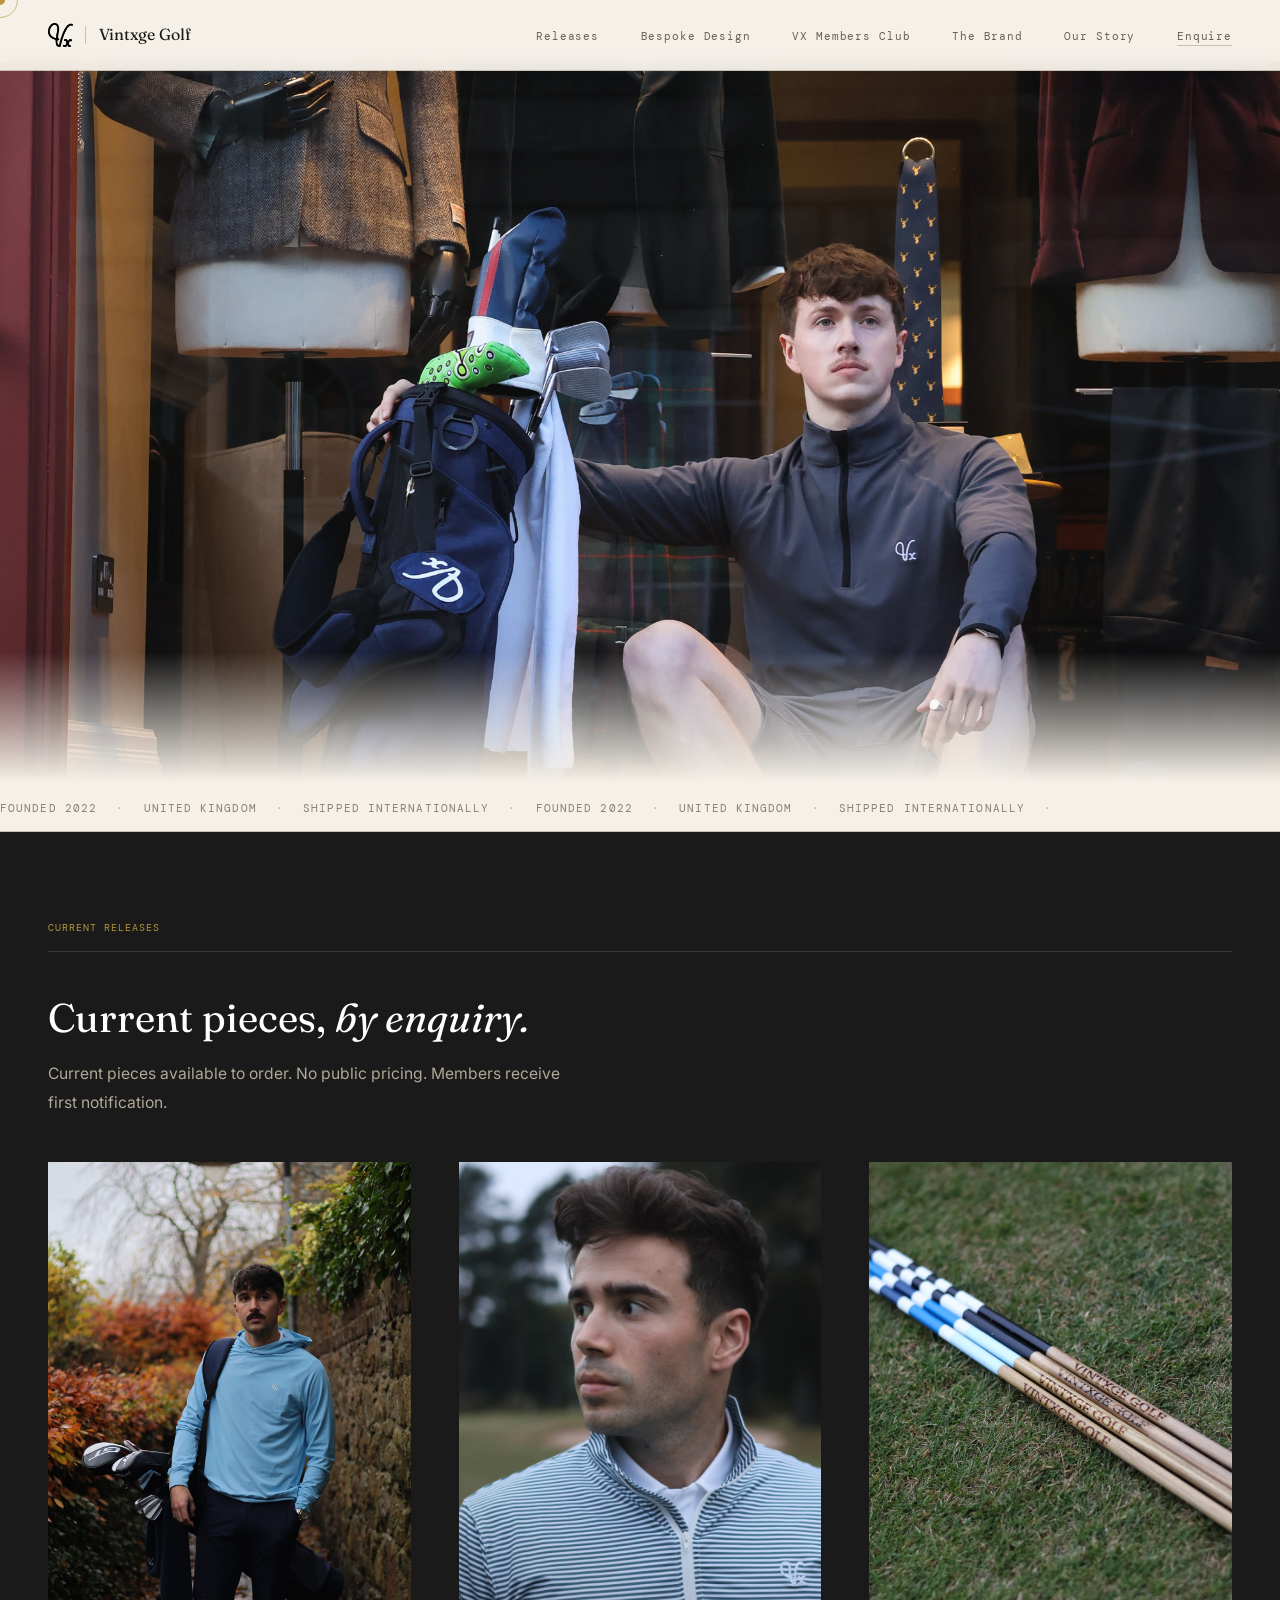
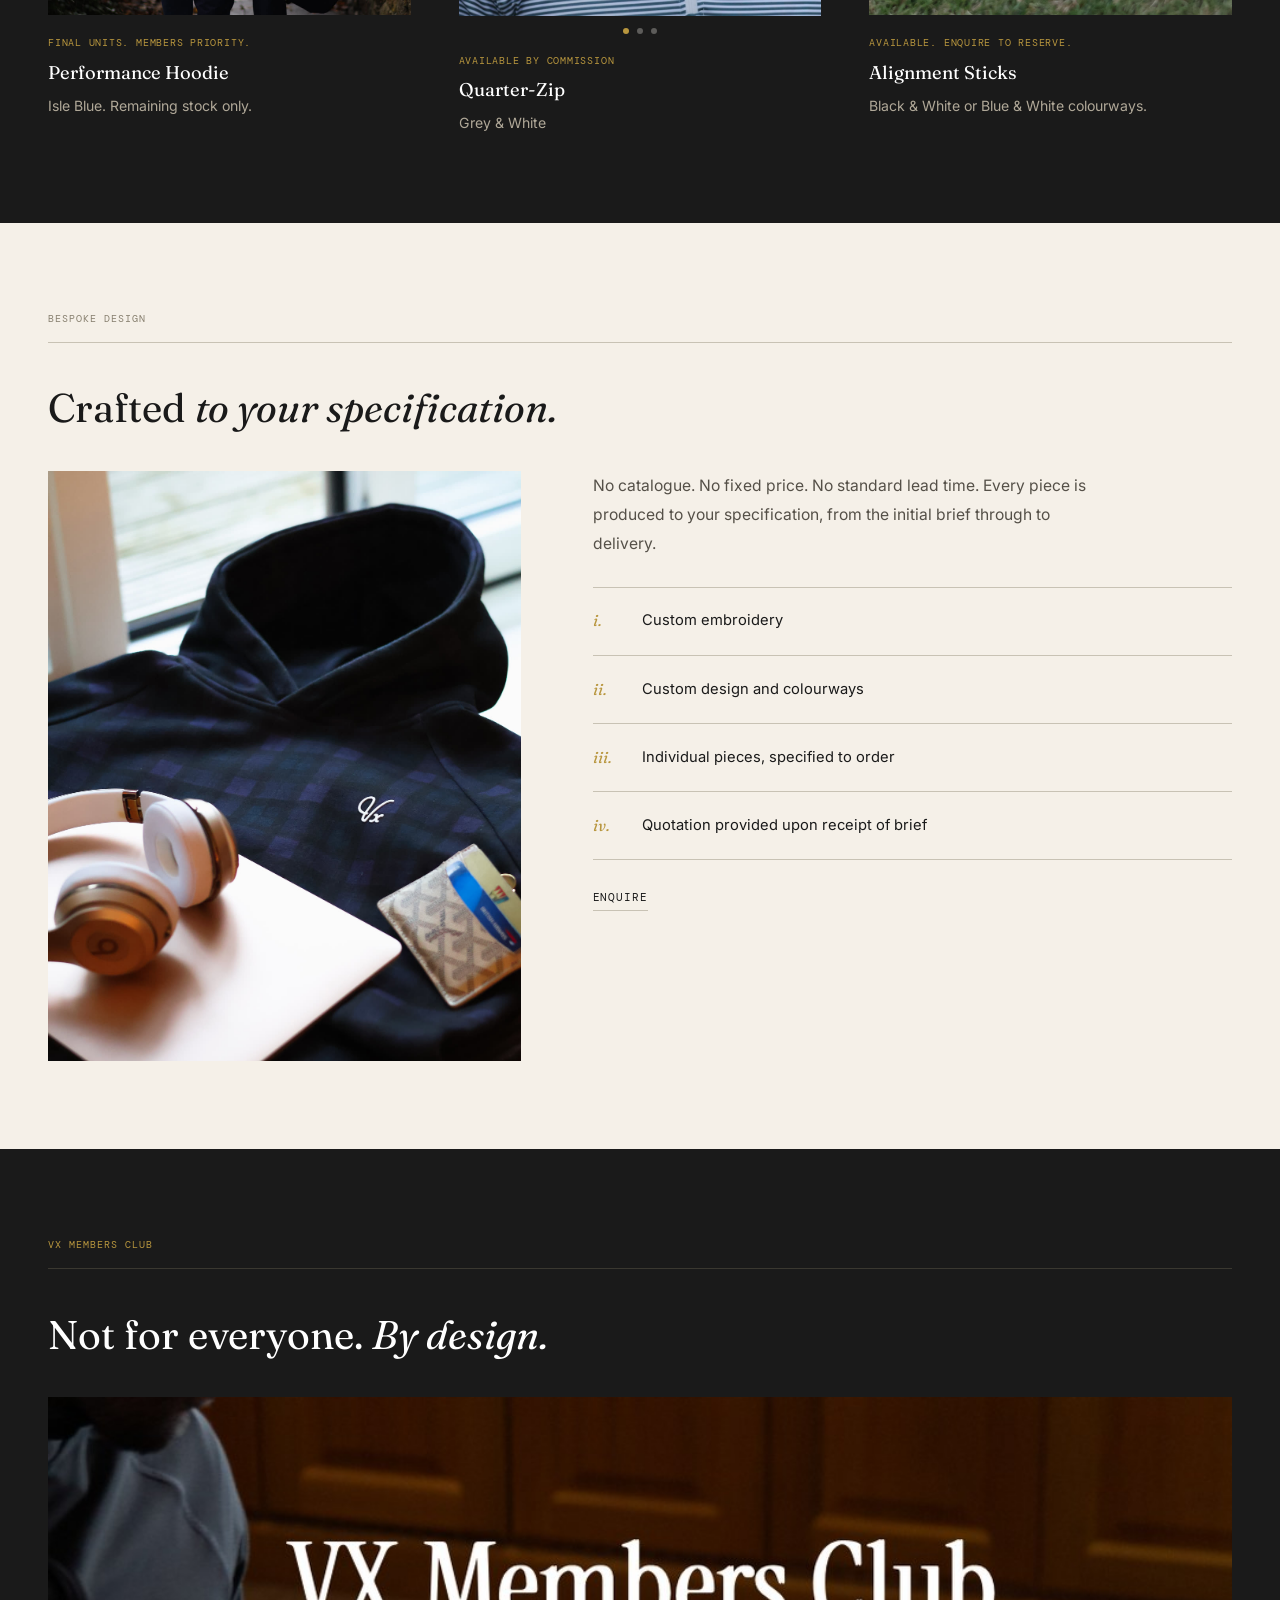
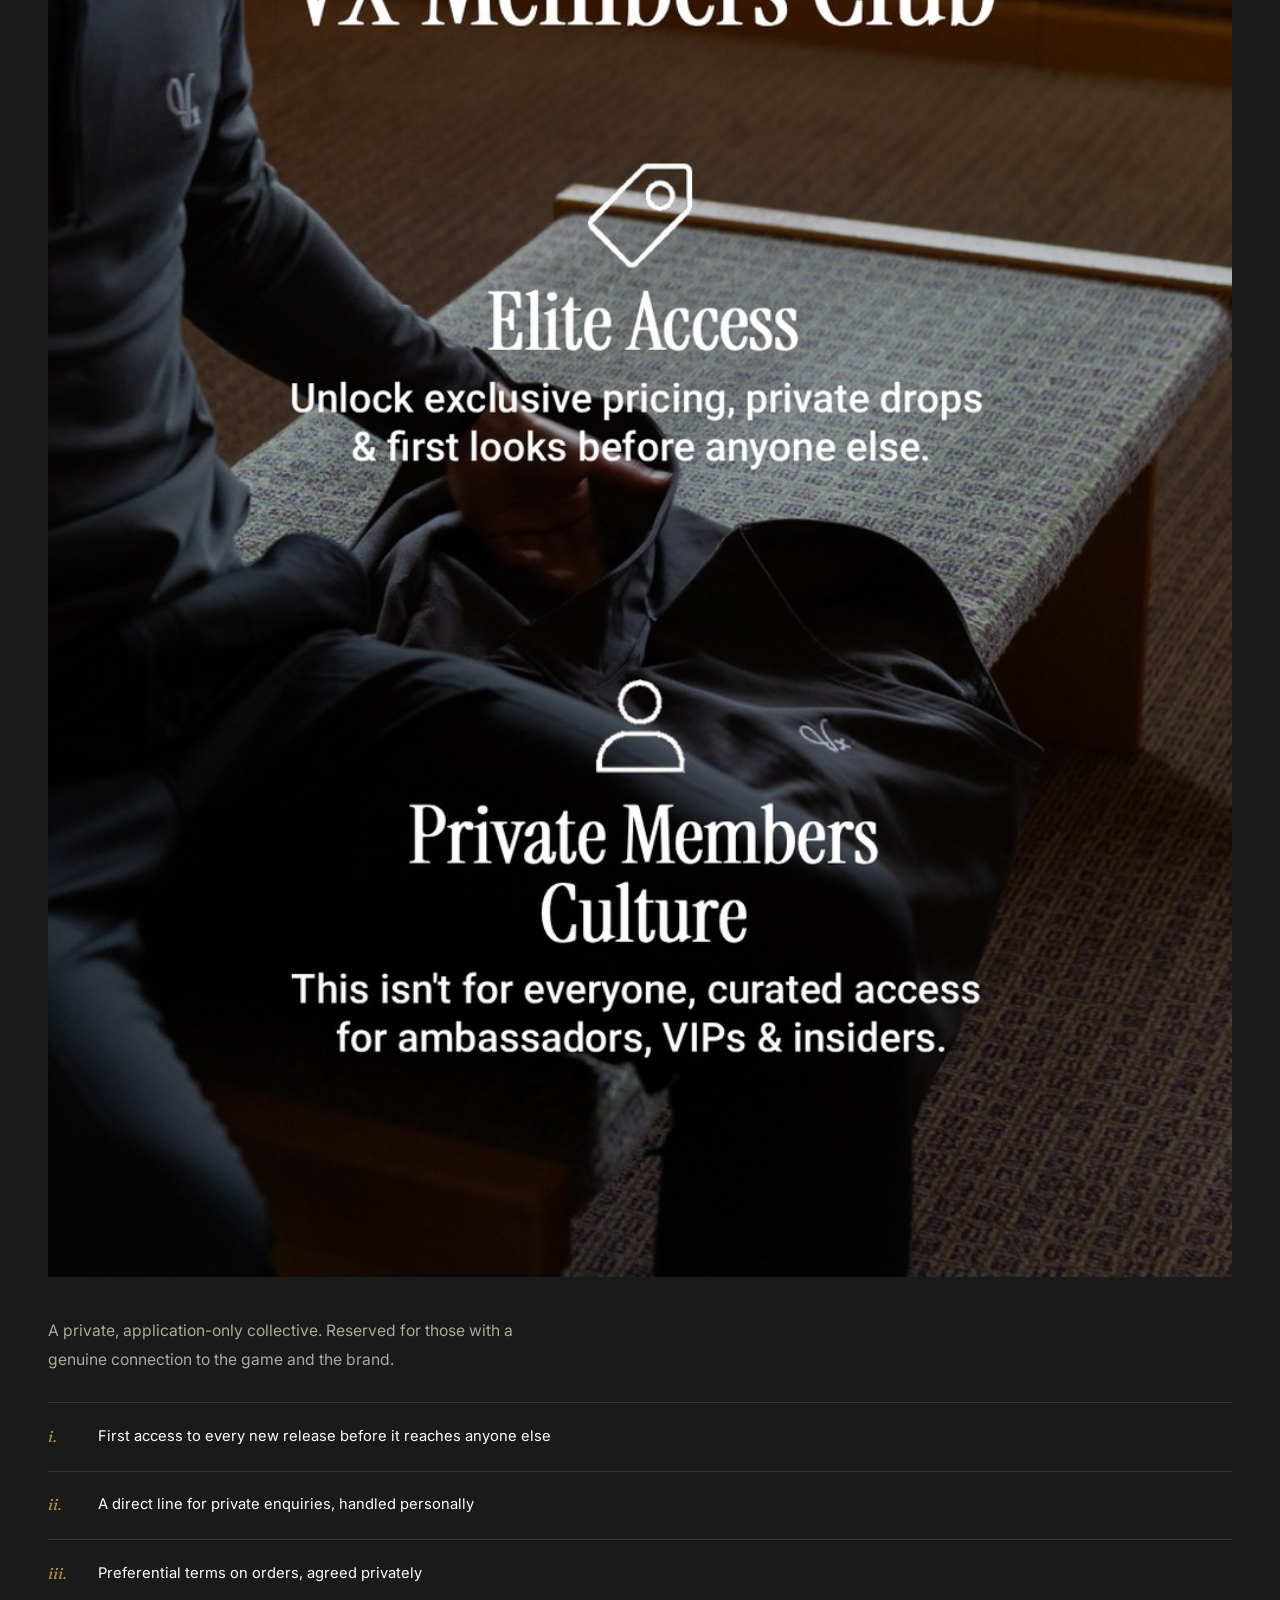
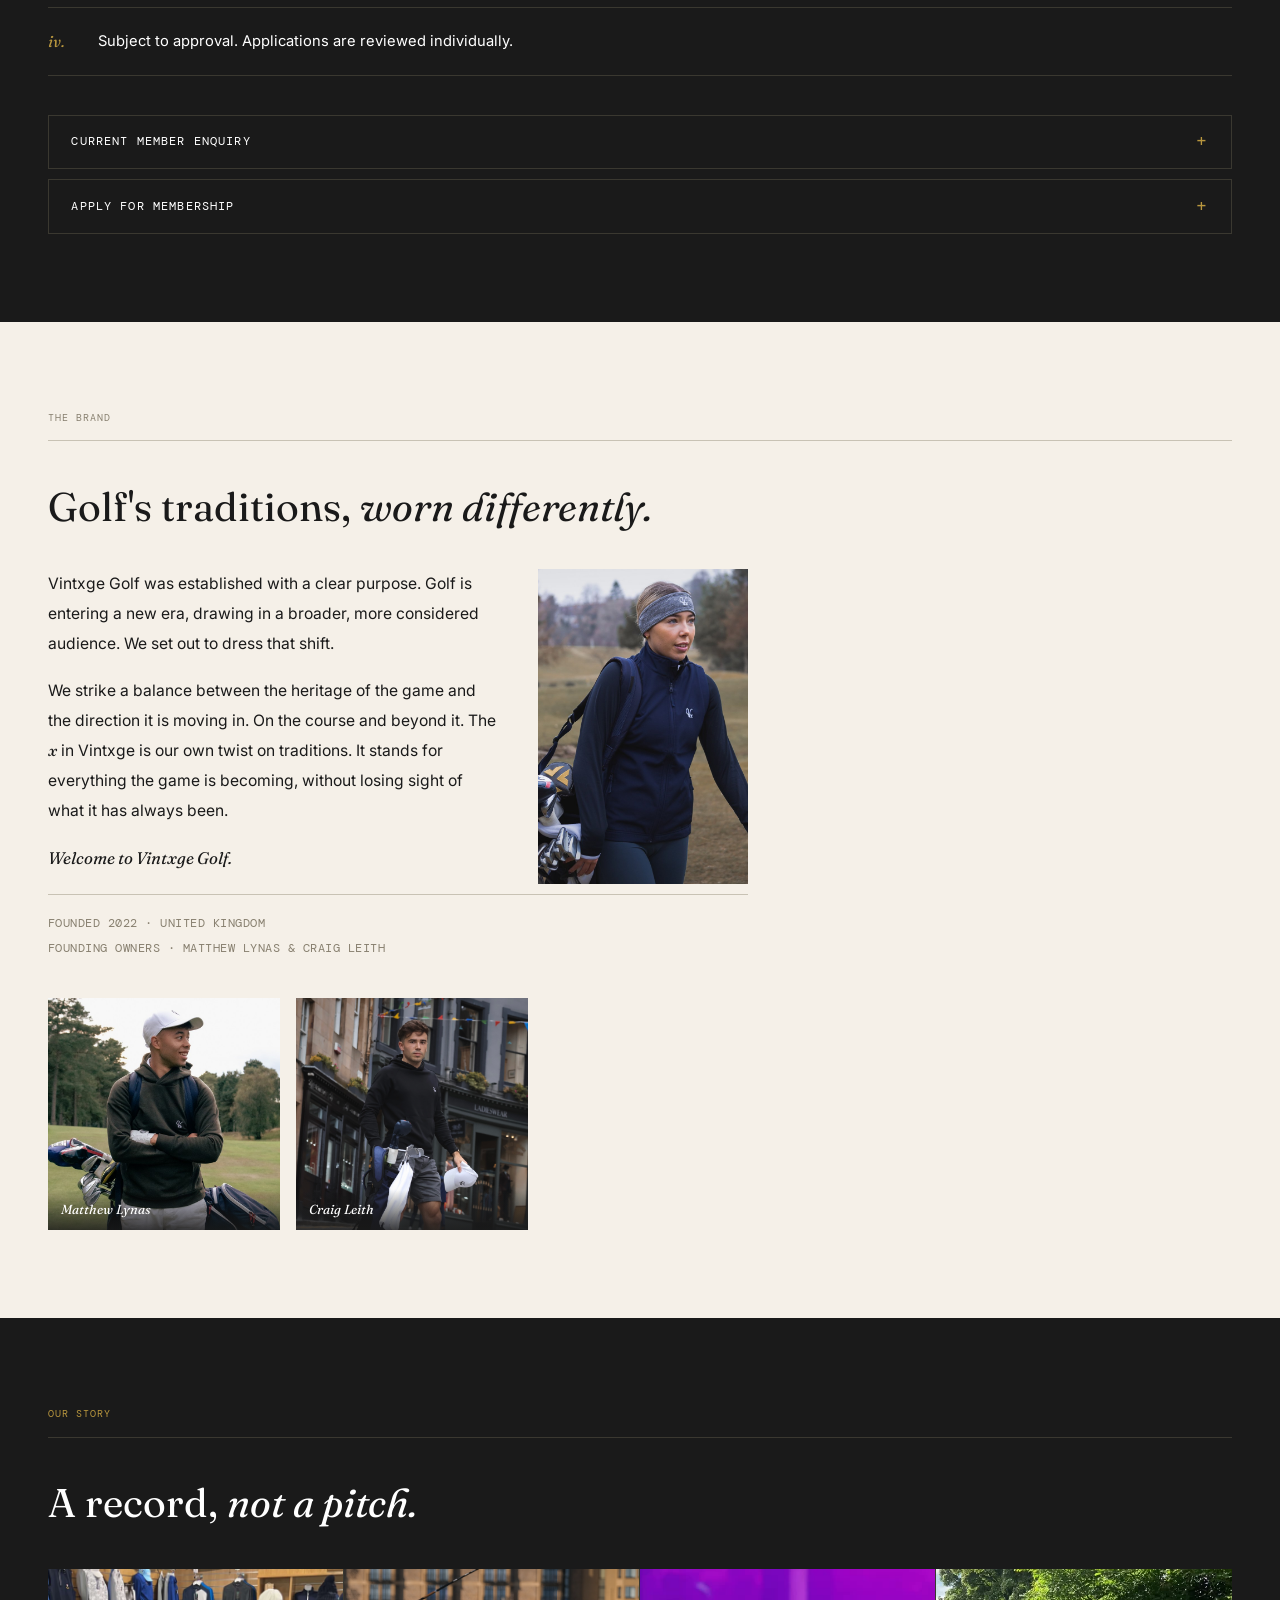
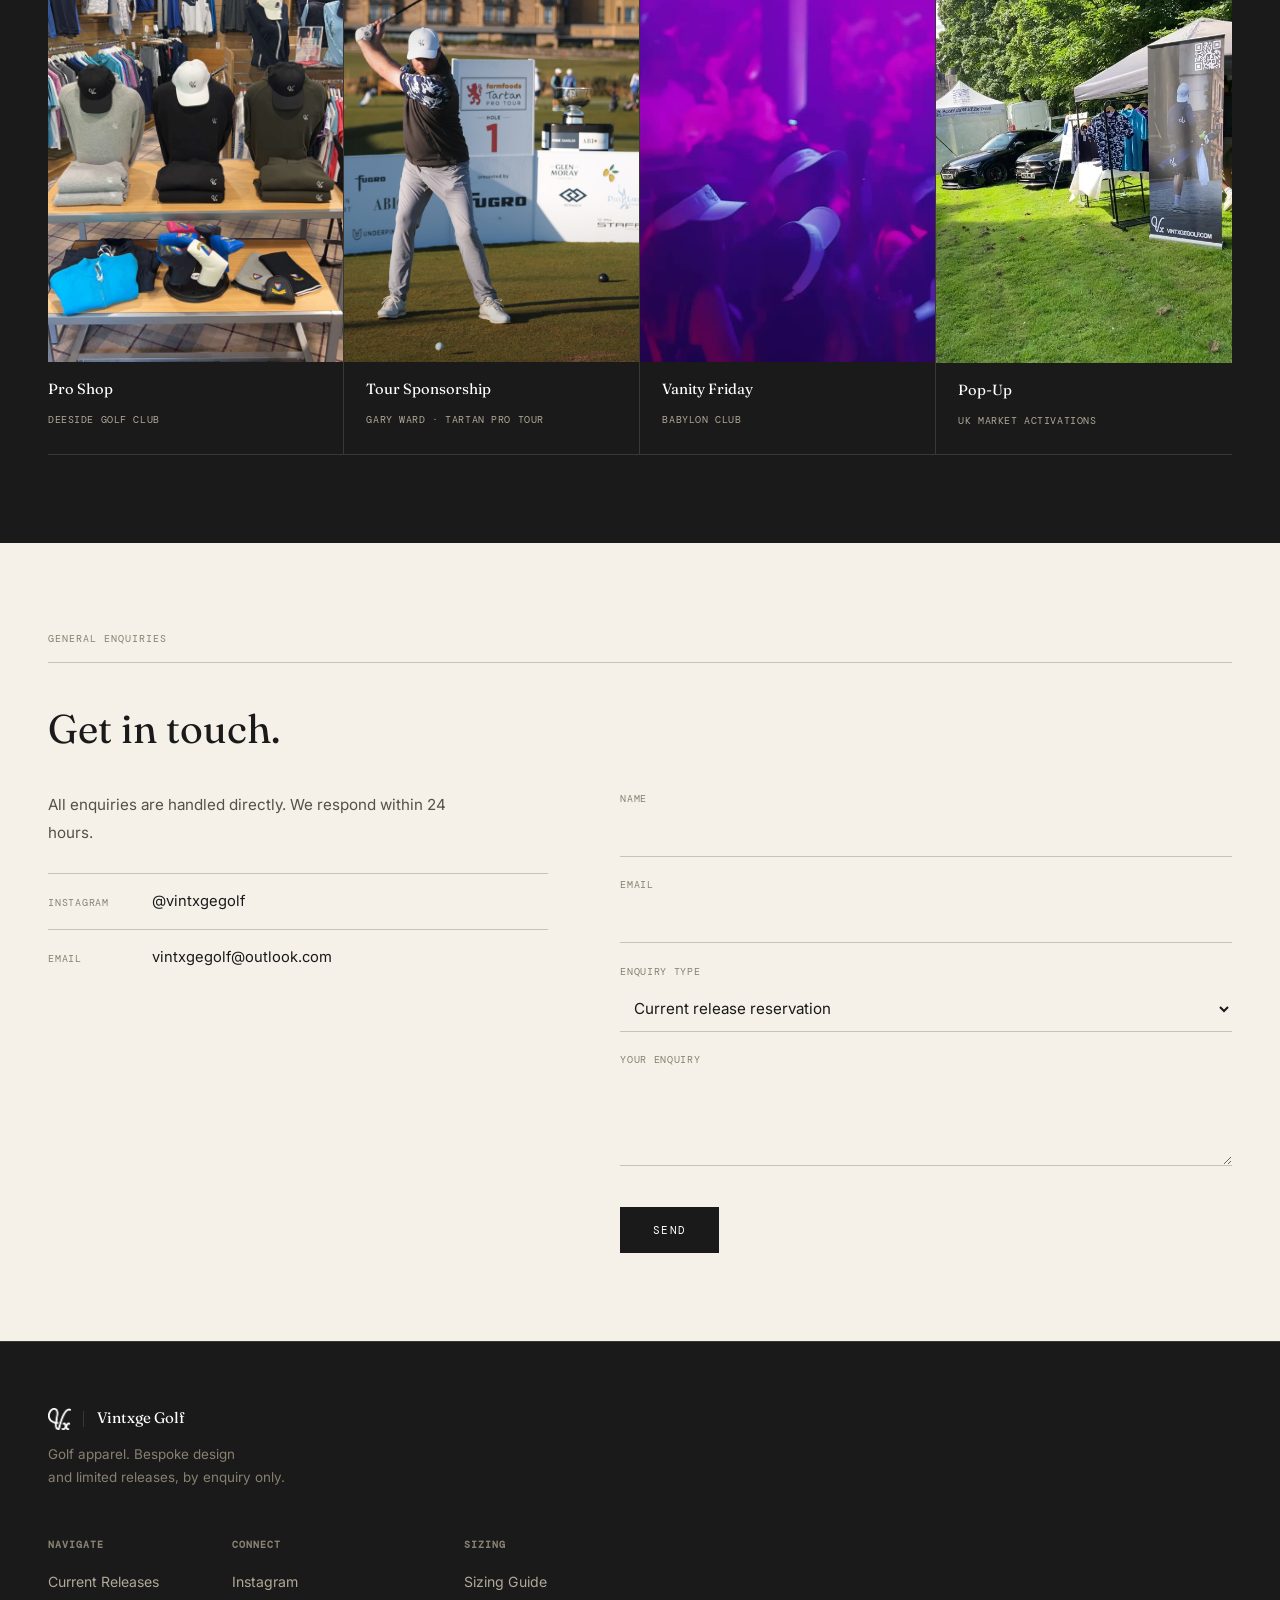
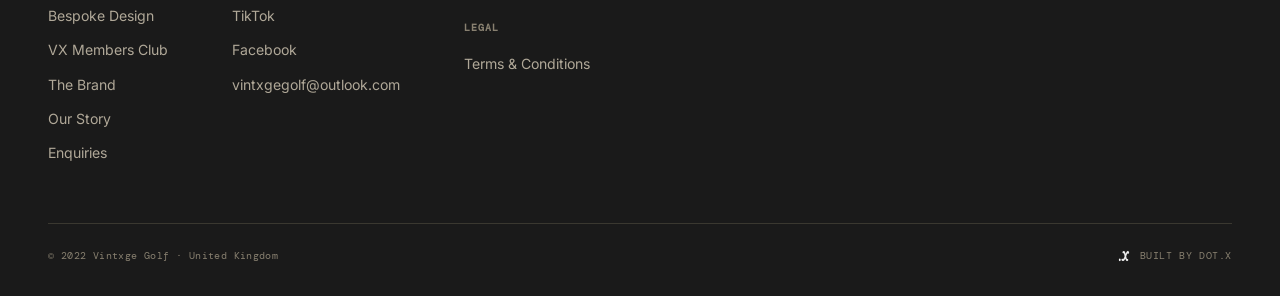
==== index.html @ 81a719b5 "Add files via upload" ====
<!DOCTYPE html>
<html lang="en">
<head>
<meta charset="UTF-8">
<meta name="viewport" content="width=device-width, initial-scale=1.0">
<meta name="color-scheme" content="light only">
<meta name="supported-color-schemes" content="light">
<meta name="theme-color" content="#f5f0e8">
<title>Vintxge Golf</title>

<link rel="preconnect" href="https://fonts.googleapis.com">
<link rel="preconnect" href="https://fonts.gstatic.com" crossorigin>
<link href="https://fonts.googleapis.com/css2?family=Fraunces:ital,opsz,wght@0,9..144,300..500;1,9..144,400..500&family=Inter:wght@400;500&family=DM+Mono:wght@300;400&display=swap" rel="stylesheet">

<meta name="description" content="Vintxge Golf. Bespoke golf apparel and limited drops, by enquiry only.">
<meta name="robots" content="index, follow">
<link rel="canonical" href="https://vintxgegolf.com/">

<!-- Favicon -->
<link rel="icon" type="image/x-icon" href="favicon.ico">
<link rel="icon" type="image/png" sizes="96x96" href="favicon-96x96.png">
<link rel="apple-touch-icon" sizes="180x180" href="apple-touch-icon.png">
<link rel="manifest" href="site.webmanifest">

<!-- Open Graph -->
<meta property="og:type" content="website">
<meta property="og:title" content="Vintxge Golf">
<meta property="og:description" content="Bespoke golf apparel and limited drops, by enquiry only.">
<meta property="og:url" content="https://vintxgegolf.com/">
<meta property="og:image" content="https://vintxgegolf.com/hero-opt.jpeg">
<meta property="og:site_name" content="Vintxge Golf">
<meta property="og:locale" content="en_GB">

<!-- Twitter Card -->
<meta name="twitter:card" content="summary_large_image">
<meta name="twitter:title" content="Vintxge Golf">
<meta name="twitter:description" content="Bespoke golf apparel and limited drops, by enquiry only.">
<meta name="twitter:image" content="https://vintxgegolf.com/hero-opt.jpeg">

<style>
*,*::before,*::after{box-sizing:border-box;margin:0;padding:0}

/* ============ 5-COLOUR PALETTE ============ */
:root{
  --white:#ffffff;
  --black:#1a1a1a;
  --cream:#f5f0e8;
  --grey:#c8c2b4;
  --gold:#b8963e;

  --serif:'Fraunces',serif;
  --body:'Inter',sans-serif;
  --mono:'DM Mono',monospace;
}

/* light section colours */
.light{ background:var(--cream); color:var(--black); }
.light .sub    { color:#555048; }   /* readable dark grey on cream */
.light .muted  { color:#888070; }   /* secondary info, still legible */
.light .rule   { border-color:var(--grey); }

/* dark section colours */
.dark{ background:var(--black); color:var(--white); }
.dark .sub     { color:#b0a898; }   /* readable light grey on black */
.dark .muted   { color:#787060; }
.dark .rule    { border-color:#3a3830; }

html{
  scroll-behavior:smooth;
  color-scheme:light;
  -webkit-text-size-adjust:100%;
}
body{
  font-family:var(--body);
  background:var(--cream);
  color:var(--black);
  font-size:16px;
  line-height:1.6;
  -webkit-font-smoothing:antialiased;
}
img{max-width:100%;display:block}
a{color:inherit;text-decoration:none}
::selection{background:var(--gold);color:var(--white)}

/* ============ PLACEHOLDER BLOCKS ============ */
.ph{
  background:var(--grey);
  display:flex;align-items:center;justify-content:center;text-align:center;
  color:var(--black);
  font-family:var(--mono);font-size:0.78rem;letter-spacing:.06em;text-transform:uppercase;
  line-height:1.8;padding:1.5rem;border:1px dashed var(--black);min-height:240px;
}
.dark .ph{
  background:#2a2826;
  color:var(--white);
  border-color:var(--white);
}
.ph span{max-width:240px}

/* ============ NAV ============ */
nav{
  position:fixed;top:0;left:0;right:0;z-index:200;
  display:flex;align-items:center;justify-content:space-between;
  padding:1.4rem 3rem;
  background:rgba(245,240,232,0.95);
  backdrop-filter:blur(8px);
  border-bottom:1px solid var(--grey);
}
.nav-mark{display:flex;align-items:center;gap:.8rem;text-decoration:none}
.nav-mark img{height:24px;width:auto}
.nav-mark .bar{width:1px;height:18px;background:var(--grey)}
.nav-mark .word{font-family:var(--serif);font-weight:400;font-size:1rem;color:var(--black)}
.nav-links{display:flex;gap:2.6rem;list-style:none;align-items:center}
.nav-links a{
  font-family:var(--mono);font-size:0.68rem;letter-spacing:.08em;
  color:#666058;transition:color .2s;
}
.nav-links a:hover{color:var(--black)}
.nav-cta{border-bottom:1px solid var(--grey) !important;padding-bottom:2px}
.nav-cta:hover{border-color:var(--gold) !important;color:var(--gold) !important}
.hamburger{display:none;flex-direction:column;gap:5px;background:none;border:none;cursor:pointer;padding:6px}
.hamburger span{display:block;width:20px;height:1px;background:var(--black)}
@media(max-width:880px){.nav-links{display:none}.hamburger{display:flex}nav{padding:1.1rem 1.5rem}}

.mob-nav{
  display:none;position:fixed;inset:0;z-index:300;
  background:var(--cream);flex-direction:column;align-items:center;justify-content:center;gap:2rem;
}
.mob-nav.open{display:flex}
.mob-nav a{font-family:var(--serif);font-size:1.7rem;color:var(--black)}
.mob-close{position:absolute;top:1.5rem;right:1.6rem;background:none;border:none;font-size:1.4rem;cursor:pointer;color:var(--black)}

/* ============ SECTION STRUCTURE ============ */
section{padding:5.5rem 3rem}
.section-inner{max-width:1280px;margin:0 auto}
@media(max-width:600px){section{padding:4rem 1.5rem}}

.row-label{
  display:flex;align-items:baseline;
  padding-bottom:.9rem;margin-bottom:2.6rem;
  border-bottom:1px solid var(--grey);
}
.dark .row-label{border-color:#3a3830}
.row-label .tag{
  font-family:var(--mono);font-size:0.64rem;letter-spacing:.1em;text-transform:uppercase;
  color:#888070;
}
.dark .row-label .tag{color:#b0a898}
.row-label .tag.gold{color:var(--gold)}
.row-label .ct{font-family:var(--mono);font-size:0.64rem;color:#888070}
.dark .row-label .ct{color:#b0a898}

.s-h2{
  font-family:var(--serif);font-weight:400;
  font-size:clamp(1.7rem,3.2vw,2.5rem);
  line-height:1.2;margin-bottom:1.1rem;max-width:640px;
  color:var(--black);
}
.dark .s-h2{color:var(--white)}
.s-h2 i{font-style:italic}

.s-intro{font-size:0.98rem;line-height:1.85;max-width:520px;color:#555048}
.dark .s-intro{color:#b0a898}

/* ============ MEMBERS FORMS ============ */
.members-forms{margin-top:2.4rem;display:flex;flex-direction:column;gap:.6rem}
.members-panel{border:1px solid #3a3830}
.members-panel-btn{
  width:100%;display:flex;justify-content:space-between;align-items:center;
  padding:1.1rem 1.4rem;background:transparent;border:none;cursor:pointer;
  font-family:var(--mono);font-size:0.72rem;letter-spacing:.1em;text-transform:uppercase;
  color:var(--white);text-align:left;transition:background .2s;
}
.members-panel-btn:hover{background:rgba(255,255,255,0.04)}
.members-panel-btn.open{background:rgba(255,255,255,0.06)}
.panel-arrow{font-size:1.1rem;color:var(--gold);transition:transform .25s;line-height:1;flex-shrink:0}
.members-panel-btn.open .panel-arrow{transform:rotate(45deg)}
.members-panel-body{
  display:none;padding:1.4rem;border-top:1px solid #3a3830;
}
.members-panel-body.open{display:block}
.members-code-label{font-family:var(--mono);font-size:0.6rem;letter-spacing:.07em;text-transform:uppercase;color:#888070;margin-bottom:.5rem;display:block}
.members-code-row{display:flex;gap:.8rem;align-items:flex-end}
.members-code-row input{flex:1;background:transparent;border:none;border-bottom:1px solid #3a3830;padding:.7rem 0;font-family:var(--body);font-size:0.95rem;color:var(--white);border-radius:0}
.members-code-row input:focus{outline:none;border-color:var(--gold)}
.members-code-row .form-submit{margin-top:0;padding:.7rem 1.2rem;flex-shrink:0;background:transparent;border:1px solid #3a3830;color:var(--white)}
.members-code-row .form-submit:hover{background:var(--gold);border-color:var(--gold)}
#members .form input,#members .form textarea{background:transparent;border-bottom:1px solid #3a3830;color:var(--white)}
#members .form input:focus,#members .form textarea:focus{border-color:var(--gold)}
#members .form label{color:#888070}
#members .form-submit{background:transparent;border:1px solid #3a3830;color:var(--white)}
#members .form-submit:hover{background:var(--gold);border-color:var(--gold)}
.qz-carousel{position:relative;overflow:hidden}
.qz-slides{display:flex;transition:transform .5s ease}
.qz-slides img{flex-shrink:0;width:100%}
.qz-dots{
  display:flex;justify-content:center;gap:.5rem;
  padding:.8rem 0 0;
}
.qz-dot{
  width:6px;height:6px;border-radius:50%;
  background:rgba(247,245,240,0.3);cursor:pointer;
  transition:background .2s;
}
.qz-dot.active{background:var(--gold)}

/* ============ MEMBERS DARK FIX ============ */
#members.dark .s-h2{color:var(--white)}
#members.dark .s-intro{color:#b0a898}
#members.dark .comm-row p{color:var(--white)}
#members.dark .comm-rows{border-top:1px solid #3a3830;margin-top:1.8rem}
#members.dark .comm-row{border-bottom:1px solid #3a3830}
#members.dark .text-link{color:var(--white);border-color:rgba(255,255,255,0.3)}
#members.dark .text-link:hover{color:var(--gold);border-color:var(--gold)}
#members.dark .row-label{border-color:#3a3830}
#members.dark .row-label .tag{color:var(--gold)}
.scorecard-strip{
  background:var(--cream);
  border-bottom:1px solid var(--grey);
  padding:.75rem 0;
  overflow:hidden;
  white-space:nowrap;
}
.scorecard-inner{
  display:inline-block;
  animation:scroll-left 18s linear infinite;
  font-family:var(--mono);font-size:0.68rem;letter-spacing:.1em;text-transform:uppercase;
  color:#888070;
}
.sc-dot{color:var(--black);padding:0 1.2rem;opacity:.3}
@keyframes scroll-left{
  from{transform:translateX(0)}
  to{transform:translateX(-50%)}
}
.hero{padding:61.8px 0 0;background:var(--cream)}
.hero-frame{
  width:100%;
  aspect-ratio:4/5;
  overflow:hidden;
  position:relative;
}
@media(min-width:700px){.hero-frame{aspect-ratio:16/9}}
.hero-frame img{
  width:100%;height:100%;object-fit:cover;
  object-position:center 65%;
  display:block;
}
.hero-frame::after{
  content:'';
  position:absolute;
  left:0;right:0;bottom:0;
  height:18%;
  background:linear-gradient(to bottom, transparent, var(--cream));
  pointer-events:none;
}
.hero-cap{
  max-width:1280px;margin:0 auto;padding:1.4rem 3rem 0;
  display:flex;justify-content:space-between;align-items:baseline;flex-wrap:wrap;gap:.5rem;
}
.hero-cap-text{
  font-family:var(--serif);font-style:italic;font-weight:400;font-size:1.15rem;
  color:var(--black);max-width:480px;line-height:1.5;
}
.hero-cap-meta{
  font-family:var(--mono);font-size:0.64rem;letter-spacing:.1em;text-transform:uppercase;
  color:#888070;text-align:right;
}
@media(max-width:700px){.hero-cap{flex-direction:column}.hero-cap-meta{text-align:left}}

/* ============ BRAND — LIGHT ============ */
#brand{background:var(--cream);color:var(--black)}
.brand-body{max-width:700px}
.brand-body p{font-size:0.98rem;line-height:1.9;color:var(--black);margin-bottom:1.1rem}
.brand-float{float:right;width:210px;margin:0 0 1.4rem 2.2rem}
.brand-float img{width:100%;aspect-ratio:2/3;object-fit:cover;object-position:center top;display:block}
.brand-clearfix::after{content:'';display:table;clear:both}
.brand-founders{
  display:grid;grid-template-columns:1fr 1fr;gap:1rem;
  margin-top:1.2rem;
  max-width:480px;
}
.founder{position:relative;overflow:hidden}
.founder-photo{
  width:100%;aspect-ratio:1/1;overflow:hidden;
  background:#e9e5d9;
  display:flex;align-items:center;justify-content:center;
  text-align:center;font-family:var(--mono);font-size:0.6rem;
  letter-spacing:.06em;text-transform:uppercase;color:var(--black);
  padding:0;line-height:1.6;
}
.founder-photo img{
  width:100%;height:100%;object-fit:cover;
  object-position:center center;display:block;
}
.founder-overlay{
  position:absolute;bottom:0;left:0;right:0;
  padding:.6rem .8rem;
  background:linear-gradient(to top, rgba(26,26,26,0.82), transparent);
  font-family:var(--serif);font-size:0.82rem;color:#ffffff;font-style:italic;
}
@media(max-width:600px){
  .brand-float{width:130px;margin:0 0 1rem 1.2rem}
  .brand-founders{max-width:100%}
}

.scorecard{margin-top:2.8rem;border-top:1px solid var(--grey)}
.sc-row{
  display:flex;justify-content:space-between;
  padding:.85rem 0;border-bottom:1px solid var(--grey);
  font-family:var(--mono);font-size:0.78rem;
}
.sc-row span:first-child{color:#888070}
.sc-row span:last-child{color:var(--black)}

/* ============ THE EDIT — DARK ============ */
#edit{background:var(--black);color:var(--white)}
.edit-grid{display:grid;grid-template-columns:repeat(4,1fr);gap:0}
.edit-card{position:relative;border-right:1px solid #3a3830;border-bottom:1px solid #3a3830}
.edit-card:nth-child(4){border-right:none}
.edit-card .frame{aspect-ratio:3/4;overflow:hidden}
.edit-card img,.edit-card video{width:100%;height:100%;object-fit:cover;display:block}
.edit-card .cap b{font-family:var(--serif);font-weight:400;font-size:0.92rem;display:block;margin-bottom:.2rem;color:var(--white)}
.edit-card .cap span{font-family:var(--mono);font-size:0.6rem;letter-spacing:.06em;text-transform:uppercase;color:#b0a898}
.edit-pad{padding:1rem 1.4rem 1.4rem}
.edit-card:first-child .edit-pad,.edit-card:nth-child(4n+1) .edit-pad{padding-left:0}
@media(max-width:880px){.edit-grid{grid-template-columns:repeat(2,1fr)}.edit-card:nth-child(2n){border-right:none}}
@media(max-width:560px){.edit-grid{grid-template-columns:1fr}.edit-card{border-right:none!important}}

/* ============ COMMISSION — LIGHT ============ */
#commission{background:var(--cream);color:var(--black)}
.comm-grid{display:grid;grid-template-columns:.85fr 1.15fr;gap:4.5rem;align-items:start}
@media(max-width:880px){.comm-grid{grid-template-columns:1fr;gap:2rem}}
.comm-photo .ph{aspect-ratio:4/5;min-height:auto}
.comm-rows{border-top:1px solid var(--grey);margin-top:1.8rem}
.comm-row{padding:1.3rem 0;border-bottom:1px solid var(--grey);display:flex;gap:1.5rem}
.comm-row .n{font-family:var(--serif);font-style:italic;color:var(--gold);font-size:1rem;flex-shrink:0;width:1.6rem}
.comm-row p{font-size:0.92rem;line-height:1.7;color:var(--black)}
.dark .comm-row p{color:var(--white)}
.dark .text-link{color:var(--white);border-color:rgba(255,255,255,0.3)}
.dark .text-link:hover{color:var(--gold);border-color:var(--gold)}
.dark .s-intro{color:#b0a898}
.text-link{
  font-family:var(--mono);font-size:0.68rem;letter-spacing:.08em;text-transform:uppercase;
  color:var(--black);border-bottom:1px solid var(--grey);padding-bottom:3px;
  display:inline-block;margin-top:1.8rem;transition:border-color .2s,color .2s;
}
.text-link:hover{border-color:var(--gold);color:var(--gold)}

/* ============ DROPS — DARK ============ */
#drops{background:var(--black);color:var(--white)}
.drops-grid{display:grid;grid-template-columns:repeat(3,1fr);gap:3rem}
@media(max-width:880px){.drops-grid{grid-template-columns:1fr 1fr;gap:2rem}}
@media(max-width:600px){.drops-grid{grid-template-columns:1fr}}
.drop-status{
  font-family:var(--mono);font-size:0.6rem;letter-spacing:.08em;
  text-transform:uppercase;color:var(--gold);display:block;margin-bottom:.5rem;
}
.drop-name{font-family:var(--serif);font-weight:400;font-size:1.15rem;margin-bottom:.4rem;color:var(--white)}
.drop-desc{font-size:0.88rem;line-height:1.7;color:#b0a898}

/* ============ MEMBERS — LIGHT ============ */
#members.dark{background:#1a1a1a !important;color:#ffffff !important}
.members-grid{
  display:grid;grid-template-columns:1fr 1fr;gap:0;
  border-top:1px solid var(--grey);border-left:1px solid var(--grey);
}
.tier{padding:2.4rem;border-right:1px solid var(--grey);border-bottom:1px solid var(--grey)}
@media(max-width:760px){.members-grid{grid-template-columns:1fr}.tier{border-right:none}}
.tier-name{font-family:var(--serif);font-weight:400;font-size:1.3rem;margin-bottom:.3rem;color:var(--black)}
.tier-price{font-family:var(--mono);font-size:0.7rem;letter-spacing:.06em;text-transform:uppercase;color:#888070;margin-bottom:1.5rem}
.tier.featured .tier-price{color:var(--gold)}
.tier ul{list-style:none}
.tier li{font-size:0.88rem;line-height:1.7;color:#555048;padding:.6rem 0;border-top:1px solid var(--grey)}
.tier li:first-child{border-top:none}

/* ============ CONTACT — LIGHT ============ */
#contact{background:var(--cream);color:var(--black)}
.contact-grid{display:grid;grid-template-columns:.9fr 1.1fr;gap:4.5rem;align-items:start}
@media(max-width:880px){.contact-grid{grid-template-columns:1fr;gap:2.5rem}}
.contact-info p{font-size:0.95rem;line-height:1.85;color:#555048;margin-bottom:1.6rem;max-width:420px}
.contact-channel{padding:1rem 0;border-top:1px solid var(--grey);display:flex;align-items:baseline;gap:1rem}
.contact-channel:first-of-type{border-top:1px solid var(--grey);margin-top:.6rem}
.contact-channel .lbl{font-family:var(--mono);font-size:0.6rem;letter-spacing:.08em;text-transform:uppercase;color:#888070;width:5.5rem;flex-shrink:0}
.contact-channel a{font-family:var(--body);font-size:0.92rem;color:var(--black);transition:color .2s}
.contact-channel a:hover{color:var(--gold)}

.form{display:flex;flex-direction:column;gap:1.3rem}
.form label{font-family:var(--mono);font-size:0.6rem;letter-spacing:.07em;text-transform:uppercase;color:#888070;margin-bottom:.5rem;display:block}
.form input,.form select,.form textarea{
  width:100%;background:transparent;border:none;border-bottom:1px solid var(--grey);
  padding:.7rem .6rem;font-family:var(--body);font-size:0.95rem;
  color:var(--black);border-radius:0;
}
.form input:focus,.form select:focus,.form textarea:focus{outline:none;border-color:var(--gold)}
.form textarea{resize:vertical;min-height:90px}
.form-submit{
  margin-top:.8rem;background:var(--black);color:var(--white);border:1px solid var(--black);
  padding:.95rem 2rem;font-family:var(--mono);font-size:0.68rem;letter-spacing:.1em;text-transform:uppercase;
  cursor:pointer;transition:background .2s,border-color .2s,color .2s;align-self:flex-start;
}
.form-submit:hover{background:var(--gold);border-color:var(--gold);color:var(--white)}
.form-submit:disabled{opacity:.55;cursor:default}
.f-success{display:none;padding:1.8rem 0;border-top:1px solid var(--gold);color:var(--black)}
.f-success b{font-family:var(--serif);font-size:1.1rem;display:block;margin-bottom:.4rem;color:var(--black)}

/* ============ FOOTER — DARK ============ */
footer{
  background:var(--black);color:var(--white);
  padding:4rem 3rem 2rem;
  border-top:1px solid #3a3830;
}
.f-inner{max-width:1280px;margin:0 auto}
footer .f-brand{margin-bottom:3rem}
footer .f-cols{display:flex;gap:4rem;margin-bottom:3rem}
@media(max-width:600px){footer .f-cols{gap:2.5rem;flex-wrap:wrap}}
.f-col h4{font-family:var(--mono);font-size:0.6rem;letter-spacing:.1em;text-transform:uppercase;color:#888070;margin-bottom:1rem}
.f-col ul{list-style:none}
.f-col li{margin-bottom:.55rem}
.f-col a{font-size:0.88rem;color:#b0a898;transition:color .2s}
.f-col a:hover{color:var(--white)}
.f-mark{display:flex;align-items:center;gap:.8rem;margin-bottom:.8rem}
.f-mark img{height:22px}
.f-mark .bar{width:1px;height:16px;background:#3a3830}
.f-mark .word{font-family:var(--serif);font-size:0.95rem;color:var(--white)}
.f-tagline{font-size:0.84rem;color:#888070;line-height:1.7}
.f-bottom{
  padding-top:1.5rem;border-top:1px solid #3a3830;
  display:flex;justify-content:space-between;align-items:center;flex-wrap:wrap;gap:1rem;
}
@media(max-width:600px){footer{padding:3rem 1.5rem 1.5rem}.f-bottom{flex-direction:column;align-items:flex-start}}
.f-copy{font-family:var(--mono);font-size:0.62rem;color:#888070;letter-spacing:.04em}
.f-built{display:flex;align-items:center;gap:.5rem;font-family:var(--mono);font-size:0.62rem;letter-spacing:.06em;text-transform:uppercase;color:#888070;transition:color .2s}
.f-built img{width:16px;height:16px;border-radius:50%}
.f-built:hover{color:var(--gold)}

/* ============ GOLD TRIM ACCENTS ============ */
.gold-accent{color:var(--gold)}

/* ============ CUSTOM CURSOR ============ */
@media(pointer:fine){
  *{cursor:none !important}
  .cursor{
    position:fixed;top:0;left:0;z-index:9999;pointer-events:none;
    width:10px;height:10px;border-radius:50%;
    background:var(--gold);
    transform:translate(-50%,-50%);
    transition:width .2s ease,height .2s ease,background .2s ease;
  }
  .cursor-ring{
    position:fixed;top:0;left:0;z-index:9998;pointer-events:none;
    width:36px;height:36px;border-radius:50%;
    border:1px solid var(--gold);
    transform:translate(-50%,-50%);
    transition:transform .12s ease,width .2s ease,height .2s ease,opacity .2s ease;
    opacity:.6;
  }
  .cursor.hover{width:6px;height:6px;background:var(--gold)}
  .cursor-ring.hover{width:52px;height:52px;opacity:.4}
}
  outline:2px solid var(--gold);outline-offset:2px;
}
@media(prefers-reduced-motion:reduce){*{animation-duration:.01ms!important}}
</style>
</head>
<body>
<div class="cursor" id="cursor"></div>
<div class="cursor-ring" id="cursorRing"></div>

<nav>
  <a href="#" class="nav-mark">
    <img src="vx-mark-black.png" alt="Vx">
    <span class="bar"></span>
    <span class="word">Vintxge Golf</span>
  </a>
  <ul class="nav-links">
    <li><a href="#drops">Releases</a></li>
    <li><a href="#commission">Bespoke Design</a></li>
    <li><a href="#members">VX Members Club</a></li>
    <li><a href="#brand">The Brand</a></li>
    <li><a href="#edit">Our Story</a></li>
    <li><a href="#contact" class="nav-cta">Enquire</a></li>
  </ul>
  <button class="hamburger" id="hamburger" aria-label="Open menu"><span></span><span></span><span></span></button>
</nav>

<div class="mob-nav" id="mobNav">
  <button class="mob-close" id="mobClose" aria-label="Close menu">✕</button>
  <a href="#drops" class="mob-item">Releases</a>
  <a href="#commission" class="mob-item">Bespoke Design</a>
  <a href="#members" class="mob-item">VX Members Club</a>
  <a href="#brand" class="mob-item">The Brand</a>
  <a href="#edit" class="mob-item">Our Story</a>
  <a href="#contact" class="mob-item">Enquire</a>
</div>

<!-- HERO -->
<section class="hero">
  <div class="hero-frame">
    <img src="hero-opt.jpeg" alt="Vintxge Golf" fetchpriority="high">
  </div>
</section>

<!-- SCORECARD STRIP -->
<div class="scorecard-strip">
  <div class="scorecard-inner">
    <span>Founded 2022</span><span class="sc-dot">·</span><span>United Kingdom</span><span class="sc-dot">·</span><span>Shipped Internationally</span><span class="sc-dot">·</span><span>Founded 2022</span><span class="sc-dot">·</span><span>United Kingdom</span><span class="sc-dot">·</span><span>Shipped Internationally</span><span class="sc-dot">·</span>
  </div>
</div>

<!-- DROPS — DARK -->
<section id="drops" class="dark">
  <div class="section-inner">
    <div class="row-label">
      <span class="tag gold">Current Releases</span>
    </div>
    <h2 class="s-h2">Current pieces, <i>by enquiry.</i></h2>
    <p class="s-intro" style="margin-bottom:2.8rem">Current pieces available to order. No public pricing. Members receive first notification.</p>
    <div class="drops-grid">
      <div class="drop-card">
        <img src="hoodie-isle-blue-opt.jpeg" alt="VX Performance Hoodie" style="width:100%;aspect-ratio:4/5;object-fit:cover;object-position:center top;display:block;margin-bottom:1.2rem">
        <span class="drop-status">Final units. Members priority.</span>
        <div class="drop-name">Performance Hoodie</div>
        <p class="drop-desc">Isle Blue. Remaining stock only.</p>
      </div>
      <div class="drop-card">
        <div class="qz-carousel" id="qzCarousel" style="margin-bottom:1.2rem">
          <div class="qz-slides">
            <img src="qz-grey-opt.jpeg" alt="VX Quarter-Zip Grey" style="width:100%;aspect-ratio:4/5;object-fit:cover;object-position:center top;display:block">
            <img src="qz-blue-opt.jpeg" alt="VX Quarter-Zip Blue" style="width:100%;aspect-ratio:4/5;object-fit:cover;object-position:center top;display:block">
            <img src="qz-pink-opt.jpeg" alt="VX Quarter-Zip Pink" style="width:100%;aspect-ratio:4/5;object-fit:cover;object-position:center top;display:block">
          </div>
          <div class="qz-dots">
            <span class="qz-dot active" onclick="qzGo(0)"></span>
            <span class="qz-dot" onclick="qzGo(1)"></span>
            <span class="qz-dot" onclick="qzGo(2)"></span>
          </div>
        </div>
        <span class="drop-status" style="display:block;margin-bottom:.4rem">Available by commission</span>
        <div class="drop-name">Quarter-Zip</div>
        <p class="drop-desc"><span id="qzColour">Grey & White</span></p>
      </div>
      <div class="drop-card">
        <img src="sticks-flatlay-opt.jpeg" alt="VX Alignment Sticks" style="width:100%;aspect-ratio:4/5;object-fit:cover;object-position:center;display:block;margin-bottom:1.2rem">
        <span class="drop-status">Available. Enquire to reserve.</span>
        <div class="drop-name">Alignment Sticks</div>
        <p class="drop-desc">Black &amp; White or Blue &amp; White colourways.</p>
      </div>
    </div>
  </div>
</section>

<!-- COMMISSION — LIGHT -->
<section id="commission">
  <div class="section-inner">
    <div class="row-label">
      <span class="tag">Bespoke Design</span>
    </div>
    <h2 class="s-h2">Crafted <i>to your specification.</i></h2>
    <div class="comm-grid" style="margin-top:2.4rem">
      <div class="comm-photo">
        <img src="commission-detail-opt.jpeg" alt="VX commission" style="width:100%;aspect-ratio:4/5;object-fit:cover;object-position:center top;display:block">
      </div>
      <div>
        <p class="s-intro">No catalogue. No fixed price. No standard lead time. Every piece is produced to your specification, from the initial brief through to delivery.</p>
        <div class="comm-rows">
          <div class="comm-row"><span class="n">i.</span><p>Custom embroidery</p></div>
          <div class="comm-row"><span class="n">ii.</span><p>Custom design and colourways</p></div>
          <div class="comm-row"><span class="n">iii.</span><p>Individual pieces, specified to order</p></div>
          <div class="comm-row"><span class="n">iv.</span><p>Quotation provided upon receipt of brief</p></div>
        </div>
        <a href="#contact" class="text-link">Enquire</a>
      </div>
    </div>
  </div>
</section>

<!-- MEMBERS — DARK -->
<section id="members" class="dark">
  <div class="section-inner">
    <div class="row-label" style="border-color:#3a3830">
      <span class="tag" style="color:var(--gold)">VX Members Club</span>
    </div>
    <h2 class="s-h2" style="color:#ffffff">Not for everyone. <i>By design.</i></h2>
    <div style="margin-top:2.4rem">
      <img src="members-hero-opt.jpeg" alt="VX Members Club" style="width:100%;aspect-ratio:4/5;object-fit:cover;object-position:center center;display:block">
      <div class="members-body" style="margin-top:2.4rem">
        <p class="s-intro" style="color:#b0a898">A private, application-only collective. Reserved for those with a genuine connection to the game and the brand.</p>
        <div class="comm-rows" style="border-top:1px solid #3a3830;margin-top:1.8rem">
          <div class="comm-row" style="border-bottom:1px solid #3a3830"><span class="n">i.</span><p style="color:#ffffff">First access to every new release before it reaches anyone else</p></div>
          <div class="comm-row" style="border-bottom:1px solid #3a3830"><span class="n">ii.</span><p style="color:#ffffff">A direct line for private enquiries, handled personally</p></div>
          <div class="comm-row" style="border-bottom:1px solid #3a3830"><span class="n">iii.</span><p style="color:#ffffff">Preferential terms on orders, agreed privately</p></div>
          <div class="comm-row" style="border-bottom:1px solid #3a3830"><span class="n">iv.</span><p style="color:#ffffff">Subject to approval. Applications are reviewed individually.</p></div>
        </div>

        <!-- MEMBERS FORMS -->
        <div class="members-forms">

          <!-- CURRENT MEMBER ENQUIRY -->
          <div class="members-panel" id="panelEnquiry">
            <button class="members-panel-btn" onclick="togglePanel('panelEnquiry')">
              <span>Current member enquiry</span>
              <span class="panel-arrow">+</span>
            </button>
            <div class="members-panel-body">
              <div id="mCodeGate" style="margin-bottom:1.4rem">
                <label for="m-code" class="members-code-label">Members code</label>
                <div class="members-code-row">
                  <input type="text" id="m-code" placeholder="Enter your code" autocomplete="off" maxlength="6">
                  <button type="button" class="form-submit" onclick="checkMembersCode()">Access</button>
                </div>
                <p id="mCodeError" style="display:none;font-family:var(--mono);font-size:0.62rem;color:#c0392b;margin-top:.6rem;letter-spacing:.04em">Invalid code. Please check and try again.</p>
              </div>
              <form class="form" id="mEnquiryForm" action="https://formspree.io/f/mvzezqzn" method="POST" style="display:none">
                <input type="hidden" name="enquiry_type" value="VX Members Enquiry">
                <input type="hidden" id="m-code-hidden" name="members_code">
                <div>
                  <label for="me-name">Name</label>
                  <input type="text" id="me-name" name="name" required>
                </div>
                <div>
                  <label for="me-email">Email</label>
                  <input type="email" id="me-email" name="email" required>
                </div>
                <div>
                  <label for="me-message">Your enquiry</label>
                  <textarea id="me-message" name="message" required></textarea>
                </div>
                <button type="submit" class="form-submit">Send</button>
                <div class="f-success" id="mEnquirySuccess">
                  <b>Enquiry received.</b>
                  We'll be in touch within 24 hours.
                </div>
              </form>
            </div>
          </div>

          <!-- MEMBERSHIP APPLICATION -->
          <div class="members-panel" id="panelApply">
            <button class="members-panel-btn" onclick="togglePanel('panelApply')">
              <span>Apply for membership</span>
              <span class="panel-arrow">+</span>
            </button>
            <div class="members-panel-body">
              <form class="form" id="mApplyForm" action="https://formspree.io/f/mvzezqzn" method="POST">
                <input type="hidden" name="enquiry_type" value="VX Members Club Application">
                <div>
                  <label for="m-name">Name</label>
                  <input type="text" id="m-name" name="name" required>
                </div>
                <div>
                  <label for="m-email">Email</label>
                  <input type="email" id="m-email" name="email" required>
                </div>
                <div>
                  <label for="m-role">Your connection to golf</label>
                  <input type="text" id="m-role" name="golf_connection" placeholder="e.g. Professional golfer, club representative">
                </div>
                <div>
                  <label for="m-note">Anything else you'd like us to know</label>
                  <textarea id="m-note" name="message" style="min-height:70px"></textarea>
                </div>
                <button type="submit" class="form-submit">Submit application</button>
                <div class="f-success" id="mApplySuccess">
                  <b>Application received.</b>
                  We review all applications personally and will be in touch within 24 hours.
                </div>
              </form>
            </div>
          </div>

        </div>
      </div>
    </div>
  </div>
</section>

<!-- THE BRAND — LIGHT -->
<section id="brand">
  <div class="section-inner">
    <div class="row-label">
      <span class="tag">The Brand</span>
    </div>
    <h2 class="s-h2">Golf's traditions, <i>worn differently.</i></h2>

    <div class="brand-body brand-clearfix" style="margin-top:2.4rem">
      <div class="brand-float">
        <img src="brand-model-opt.jpeg" alt="Vintxge Golf">
      </div>
      <p>Vintxge Golf was established with a clear purpose. Golf is entering a new era, drawing in a broader, more considered audience. We set out to dress that shift.</p>
      <p>We strike a balance between the heritage of the game and the direction it is moving in. On the course and beyond it. The <span style="font-style:italic;font-family:var(--serif)">x</span> in Vintxge is our own twist on traditions. It stands for everything the game is becoming, without losing sight of what it has always been.</p>
      <p style="font-family:var(--serif);font-style:italic;margin-top:1rem;font-size:1.05rem">Welcome to Vintxge Golf.</p>
      <div style="border-top:1px solid var(--grey);margin-top:1.2rem;padding-top:1rem">
        <p style="color:#888070;font-size:0.78rem;font-family:var(--mono);letter-spacing:.04em;text-transform:uppercase;line-height:2">Founded 2022 · United Kingdom<br>Founding Owners · Matthew Lynas &amp; Craig Leith</p>
      </div>
    </div>

    <div class="brand-founders">
      <div class="founder">
        <div class="founder-photo" style="overflow:hidden"><img src="matthew-opt.jpeg" alt="Matthew Lynas" style="width:100%;height:135%;object-fit:cover;object-position:center top;margin-top:-35%"></div>
        <div class="founder-overlay">Matthew Lynas</div>
      </div>
      <div class="founder">
        <div class="founder-photo"><img src="craig-opt.jpeg.jpg" alt="Craig Leith" style="object-fit:cover;width:100%;height:100%;object-position:center;transform:translateY(0%)"></div>
        <div class="founder-overlay">Craig Leith</div>
      </div>
    </div>

  </div>
</section>

<!-- THE EDIT — DARK -->
<section id="edit" class="dark">
  <div class="section-inner">
    <div class="row-label">
      <span class="tag gold">Our Story</span>
    </div>
    <h2 class="s-h2">A record, <i>not a pitch.</i></h2>
    <div class="edit-grid" style="margin-top:2.6rem">
      <div class="edit-card">
        <div class="frame"><img src="deeside-proshop.jpeg" alt="VX pro shop at Deeside Golf Club" loading="lazy"></div>
        <div class="edit-pad cap"><b>Pro Shop</b><span>Deeside Golf Club</span></div>
      </div>
      <div class="edit-card">
        <div class="frame"><img src="gary-ward-tour.png" alt="Gary Ward on the Farmfoods Tartan Pro Tour" loading="lazy"></div>
        <div class="edit-pad cap"><b>Tour Sponsorship</b><span>Gary Ward · Tartan Pro Tour</span></div>
      </div>
      <div class="edit-card">
        <div class="frame"><video src="vanity-friday.mp4" poster="vanity-poster.jpg" autoplay muted loop playsinline></video></div>
        <div class="edit-pad cap"><b>Vanity Friday</b><span>Babylon Club</span></div>
      </div>
      <div class="edit-card">
        <div class="frame"><video src="popup-market.mp4" poster="popup-poster.jpg" autoplay muted loop playsinline></video></div>
        <div class="edit-pad cap"><b>Pop-Up</b><span>UK Market Activations</span></div>
      </div>
    </div>
  </div>
</section>

<!-- CONTACT — LIGHT -->
<section id="contact">
  <div class="section-inner">
    <div class="row-label">
      <span class="tag">General Enquiries</span>
    </div>
    <h2 class="s-h2">Get in touch.</h2>
    <div class="contact-grid" style="margin-top:2.4rem">
      <div class="contact-info">
        <p>All enquiries are handled directly. We respond within 24 hours.</p>
        <div class="contact-channel">
          <span class="lbl">Instagram</span>
          <a href="https://www.instagram.com/vintxgegolf/" target="_blank" rel="noopener noreferrer">@vintxgegolf</a>
        </div>
        <div class="contact-channel">
          <span class="lbl">Email</span>
          <a href="mailto:vintxgegolf@outlook.com">vintxgegolf@outlook.com</a>
        </div>
      </div>
      <form class="form" id="cForm" action="https://formspree.io/f/mvzezqzn" method="POST">
        <div>
          <label for="name">Name</label>
          <input type="text" id="name" name="name" required>
        </div>
        <div>
          <label for="email">Email</label>
          <input type="email" id="email" name="email" required>
        </div>
        <div>
          <label for="type">Enquiry type</label>
          <select id="type" name="type">
            <option>Current release reservation</option>
            <option>Bespoke design enquiry</option>
            <option>General enquiry</option>
          </select>
        </div>
        <div>
          <label for="message">Your enquiry</label>
          <textarea id="message" name="message" required></textarea>
        </div>
        <button type="submit" class="form-submit">Send</button>
        <div class="f-success" id="fSuccess">
          <b>Enquiry received.</b>
          We'll be in touch within 24 hours. For anything urgent, message us on Instagram.
        </div>
      </form>
    </div>
  </div>
</section>

<!-- FOOTER — DARK -->
<footer>
  <div class="f-brand">
    <div class="f-mark">
      <img src="vx-mark-white.png" alt="Vx">
      <span class="bar"></span>
      <span class="word">Vintxge Golf</span>
    </div>
    <p class="f-tagline">Golf apparel. Bespoke design<br>and limited releases, by enquiry only.</p>
  </div>
    <div class="f-cols">
    <div class="f-col">
      <h4>Navigate</h4>
      <ul>
        <li><a href="#drops">Current Releases</a></li>
        <li><a href="#commission">Bespoke Design</a></li>
        <li><a href="#members">VX Members Club</a></li>
        <li><a href="#brand">The Brand</a></li>
        <li><a href="#edit">Our Story</a></li>
        <li><a href="#contact">Enquiries</a></li>
      </ul>
    </div>
    <div class="f-col">
      <h4>Connect</h4>
      <ul>
        <li><a href="https://www.instagram.com/vintxgegolf/" target="_blank" rel="noopener noreferrer">Instagram</a></li>
        <li><a href="https://www.tiktok.com/@vintxgegolf" target="_blank" rel="noopener noreferrer">TikTok</a></li>
        <li><a href="https://www.facebook.com/profile.php?id=61550872304245" target="_blank" rel="noopener noreferrer">Facebook</a></li>
        <li><a href="mailto:vintxgegolf@outlook.com">vintxgegolf@outlook.com</a></li>
      </ul>
    </div>
    <div class="f-col">
      <h4>Sizing</h4>
      <ul>
        <li><a href="/sizing-guide">Sizing Guide</a></li>
      </ul>
      <h4 style="margin-top:1.6rem">Legal</h4>
      <ul>
        <li><a href="/terms-and-conditions">Terms &amp; Conditions</a></li>
      </ul>
    </div>
  </div>
  <div class="f-bottom">
    <span class="f-copy">© 2022 Vintxge Golf · United Kingdom</span>
    <a href="https://dotxrepresentative.com" target="_blank" rel="noopener noreferrer" class="f-built">
      <img src="dotx-logo-white.png" alt="dot.x">
      Built by dot.x
    </a>
  </div>
</footer>

<script>
// MEMBERS PANEL TOGGLE
function togglePanel(id){
  const panel = document.getElementById(id);
  const btn = panel.querySelector('.members-panel-btn');
  const body = panel.querySelector('.members-panel-body');
  const isOpen = body.classList.contains('open');
  // Close all panels first
  document.querySelectorAll('.members-panel-body').forEach(b => b.classList.remove('open'));
  document.querySelectorAll('.members-panel-btn').forEach(b => b.classList.remove('open'));
  // Open this one if it was closed
  if(!isOpen){ body.classList.add('open'); btn.classList.add('open'); }
}

// MEMBERS CODE GATE
function checkMembersCode(){
  const code = document.getElementById('m-code').value.trim().toUpperCase();
  const valid = /^([A-Z]{2})?9898$/.test(code);
  const error = document.getElementById('mCodeError');
  if(valid){
    document.getElementById('mCodeGate').style.display = 'none';
    document.getElementById('mEnquiryForm').style.display = 'flex';
    document.getElementById('m-code-hidden').value = code;
  } else {
    error.style.display = 'block';
    document.getElementById('m-code').style.borderColor = '#c0392b';
  }
}

// MEMBERS APPLICATION FORM
(function(){
  const form = document.getElementById('mApplyForm');
  const succ = document.getElementById('mApplySuccess');
  if(!form) return;
  form.addEventListener('submit', async e => {
    e.preventDefault();
    const btn = form.querySelector('button[type="submit"]');
    btn.disabled = true; btn.textContent = 'Sending…';
    try {
      const res = await fetch(form.action, {method:'POST', body:new FormData(form), headers:{'Accept':'application/json'}});
      if(res.ok){ form.querySelectorAll('div,button').forEach(el=>el.style.display='none'); succ.style.display='block'; }
      else { btn.disabled=false; btn.textContent='Submit application'; }
    } catch { btn.disabled=false; btn.textContent='Submit application'; }
  });
})();

// MEMBERS ENQUIRY FORM
(function(){
  const form = document.getElementById('mEnquiryForm');
  const succ = document.getElementById('mEnquirySuccess');
  if(!form) return;
  form.addEventListener('submit', async e => {
    e.preventDefault();
    const btn = form.querySelector('button[type="submit"]');
    btn.disabled = true; btn.textContent = 'Sending…';
    try {
      const res = await fetch(form.action, {method:'POST', body:new FormData(form), headers:{'Accept':'application/json'}});
      if(res.ok){ form.querySelectorAll('div,button').forEach(el=>el.style.display='none'); succ.style.display='block'; }
      else { btn.disabled=false; btn.textContent='Send'; }
    } catch { btn.disabled=false; btn.textContent='Send'; }
  });
})();

(function(){
  let current = 0;
  const slides = document.querySelector('.qz-slides');
  const dots = document.querySelectorAll('.qz-dot');
  const colours = ['Grey & White', 'Blue & White', 'Pink & White'];
  const label = document.getElementById('qzColour');
  if(!slides) return;
  function go(n){
    current = n;
    slides.style.transform = `translateX(-${n * 100}%)`;
    dots.forEach((d,i) => d.classList.toggle('active', i === n));
    if(label) label.textContent = colours[n];
  }
  window.qzGo = go;
  setInterval(() => go((current + 1) % 3), 3000);
})();

// CUSTOM CURSOR
(function(){
  const cursor=document.getElementById('cursor'),ring=document.getElementById('cursorRing');
  if(!cursor||!ring)return;
  let mx=0,my=0,rx=0,ry=0;
  document.addEventListener('mousemove',e=>{
    mx=e.clientX;my=e.clientY;
    cursor.style.left=mx+'px';cursor.style.top=my+'px';
  });
  (function animateRing(){
    rx+=(mx-rx)*0.12;ry+=(my-ry)*0.12;
    ring.style.left=rx+'px';ring.style.top=ry+'px';
    requestAnimationFrame(animateRing);
  })();
  document.querySelectorAll('a,button,input,select,textarea,.drop-card,.edit-card').forEach(el=>{
    el.addEventListener('mouseenter',()=>{cursor.classList.add('hover');ring.classList.add('hover')});
    el.addEventListener('mouseleave',()=>{cursor.classList.remove('hover');ring.classList.remove('hover')});
  });
})();
(function(){
  const btn=document.getElementById('hamburger'),nav=document.getElementById('mobNav'),cl=document.getElementById('mobClose');
  if(!btn)return;
  btn.addEventListener('click',()=>{nav.classList.add('open');document.body.style.overflow='hidden'});
  cl.addEventListener('click',()=>{nav.classList.remove('open');document.body.style.overflow=''});
  nav.querySelectorAll('.mob-item').forEach(el=>el.addEventListener('click',()=>{nav.classList.remove('open');document.body.style.overflow=''}));
})();
(function(){
  const form=document.getElementById('cForm'),succ=document.getElementById('fSuccess');
  if(!form)return;
  form.addEventListener('submit',async e=>{
    e.preventDefault();
    const btn=form.querySelector('button[type="submit"]');
    btn.disabled=true;btn.textContent='Sending…';
    try{
      const res=await fetch(form.action,{method:'POST',body:new FormData(form),headers:{'Accept':'application/json'}});
      if(res.ok){form.querySelectorAll('div,button').forEach(el=>el.style.display='none');succ.style.display='block'}
      else{btn.disabled=false;btn.textContent='Send enquiry';alert('Something went wrong. Please message @vintxgegolf on Instagram instead.')}
    }catch{btn.disabled=false;btn.textContent='Send enquiry';alert('Something went wrong. Please message @vintxgegolf on Instagram instead.')}
  });
})();
</script>
</body>
</html>
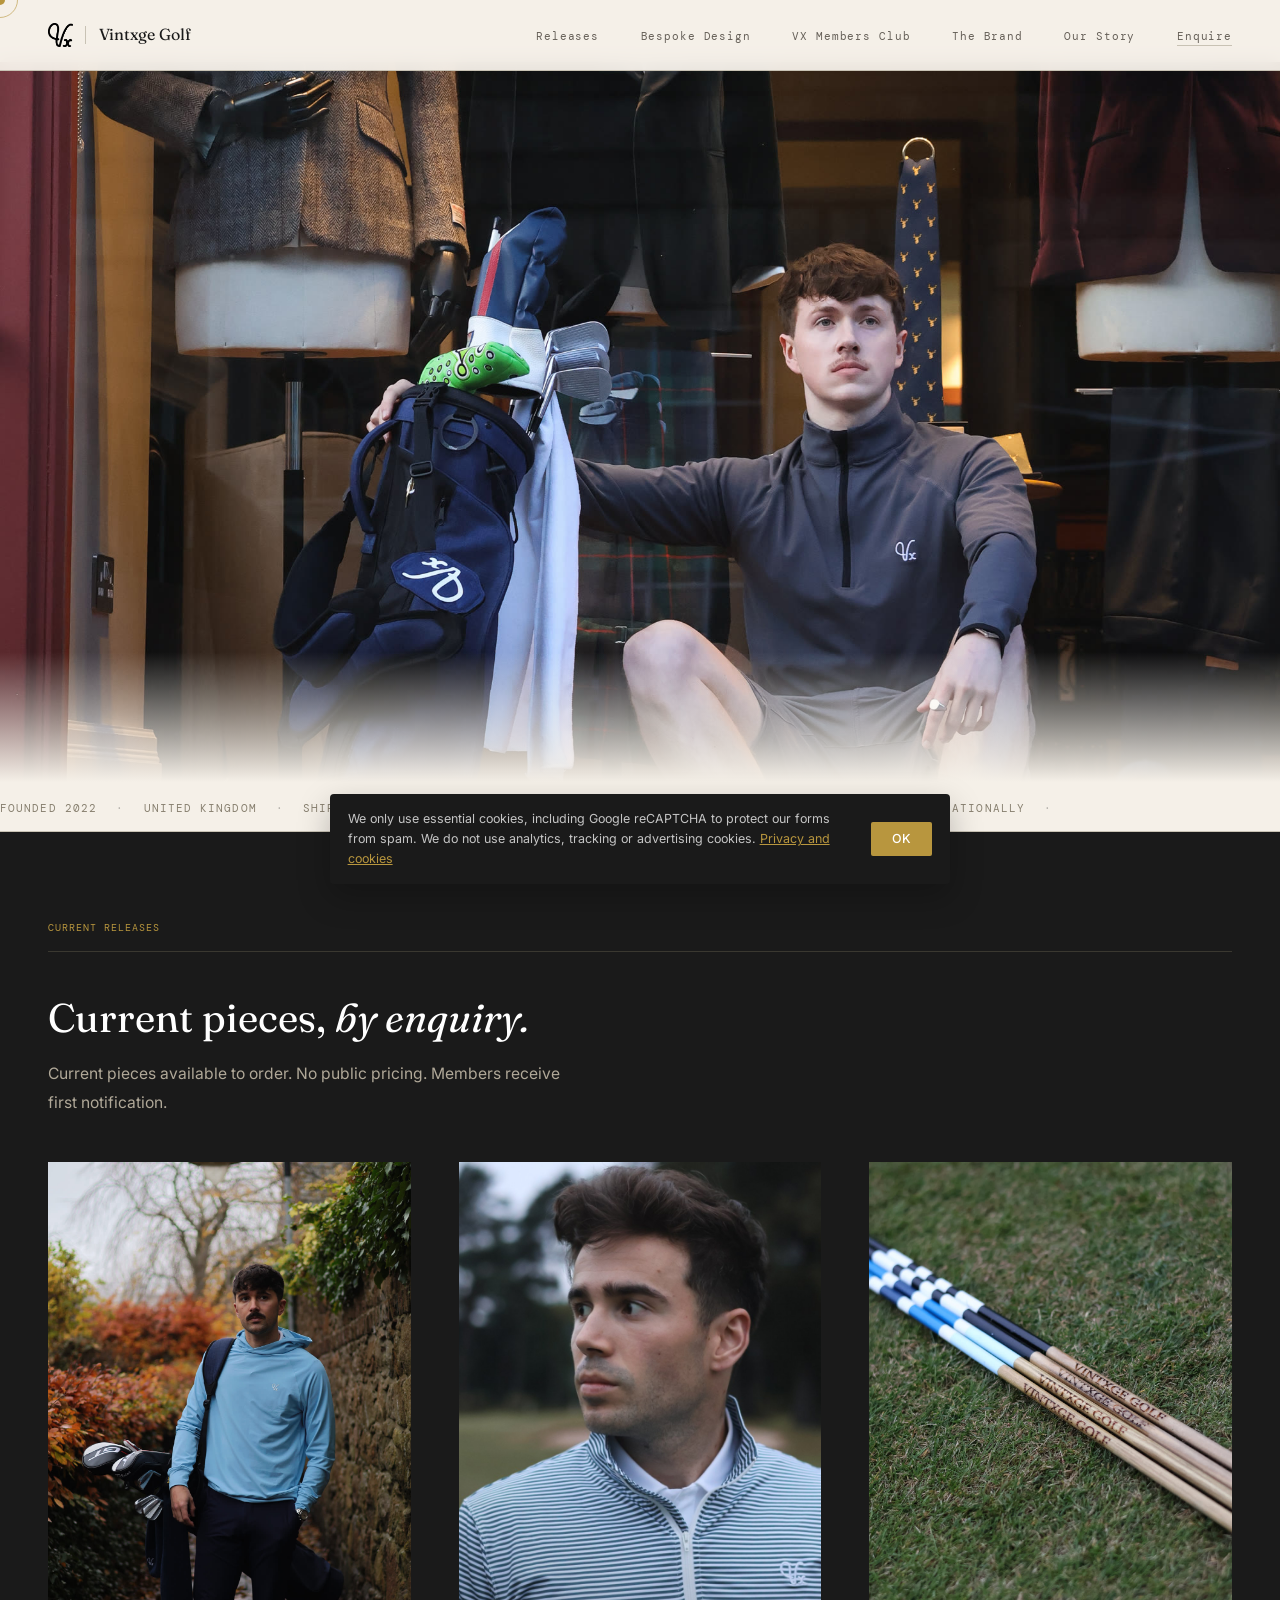
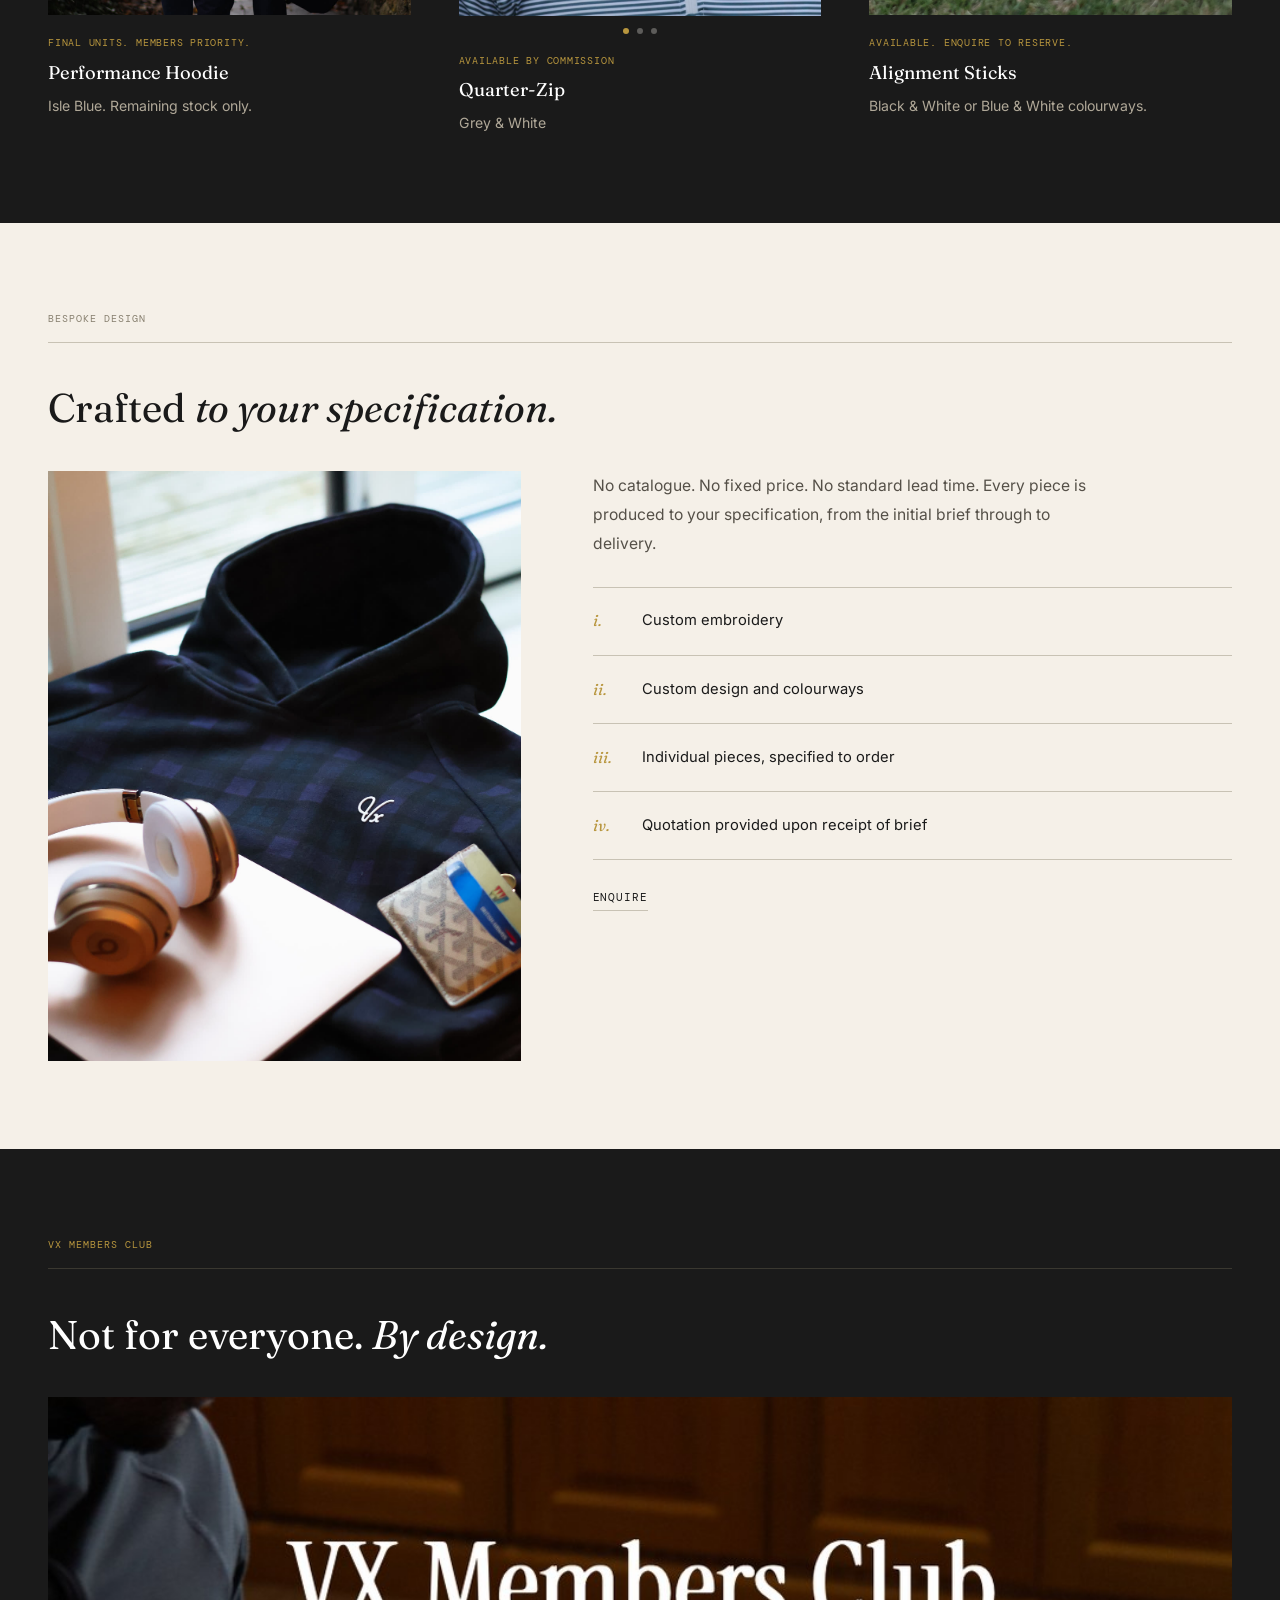
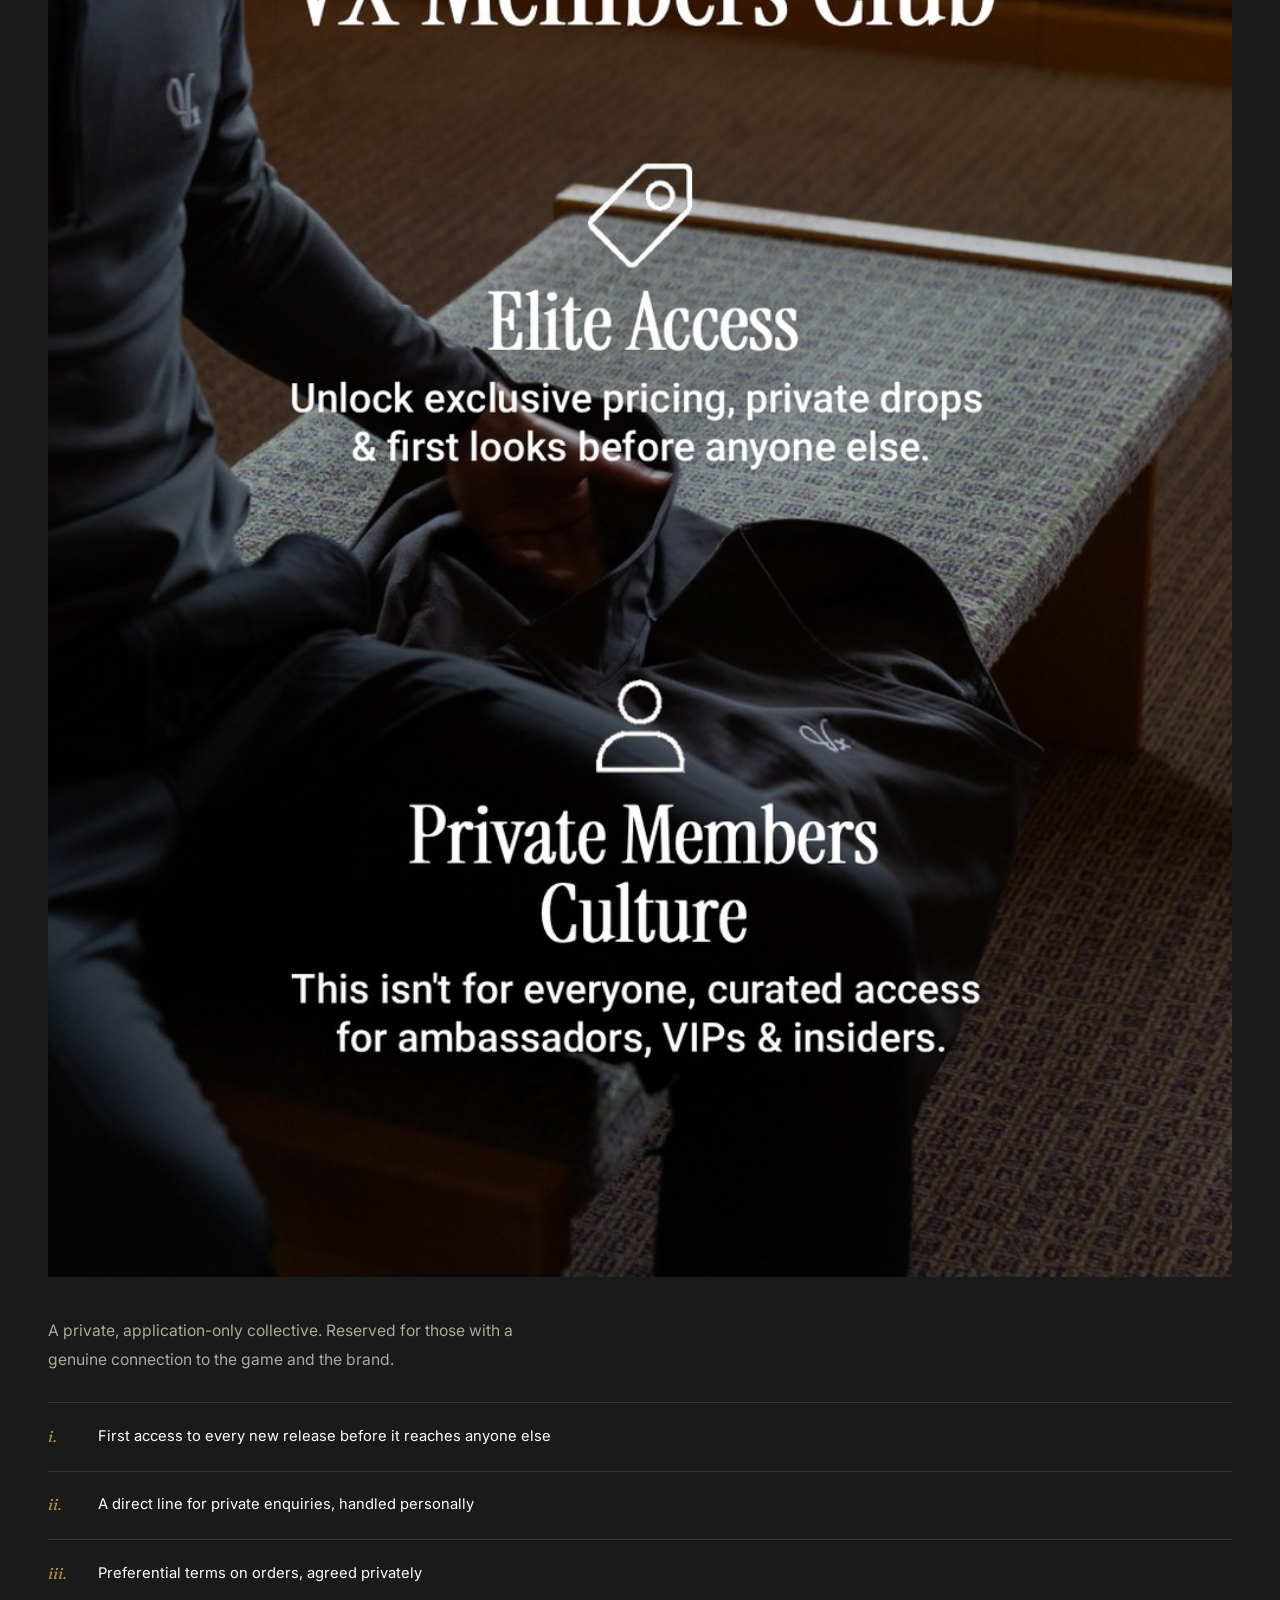
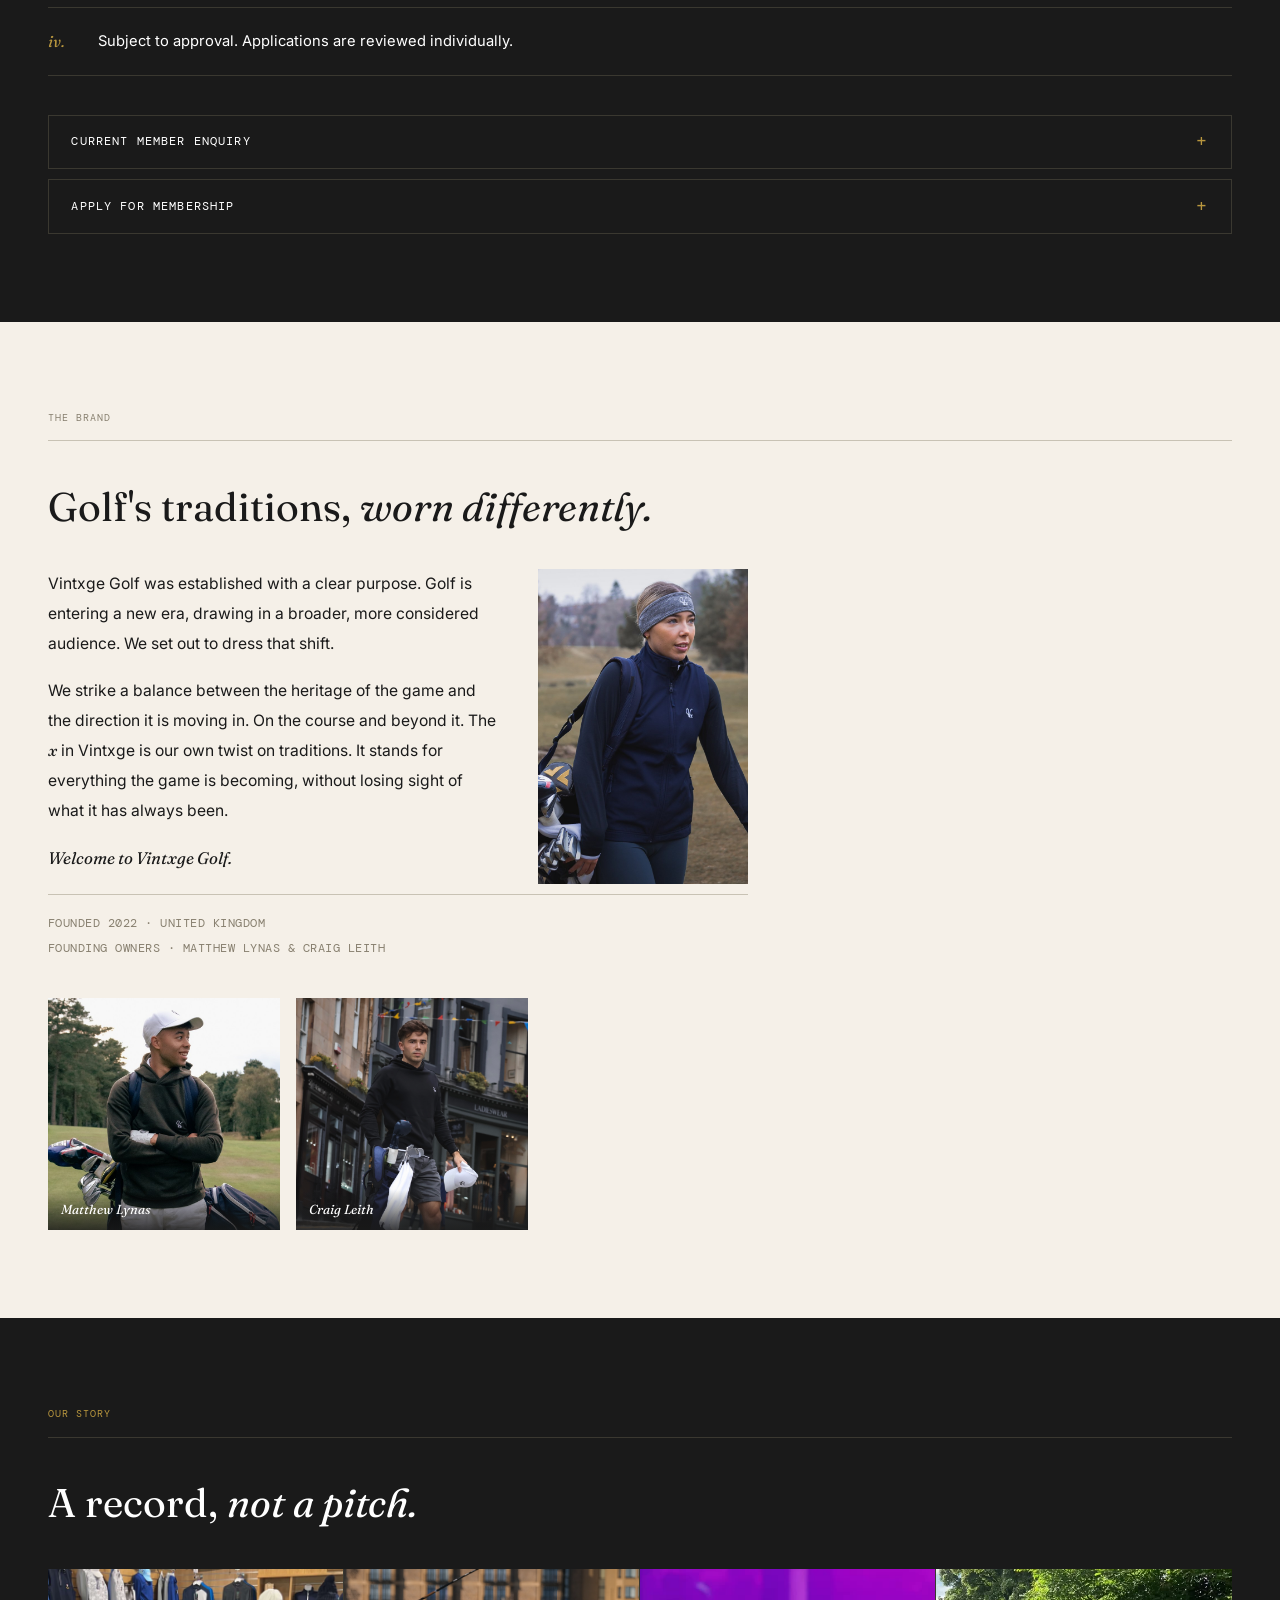
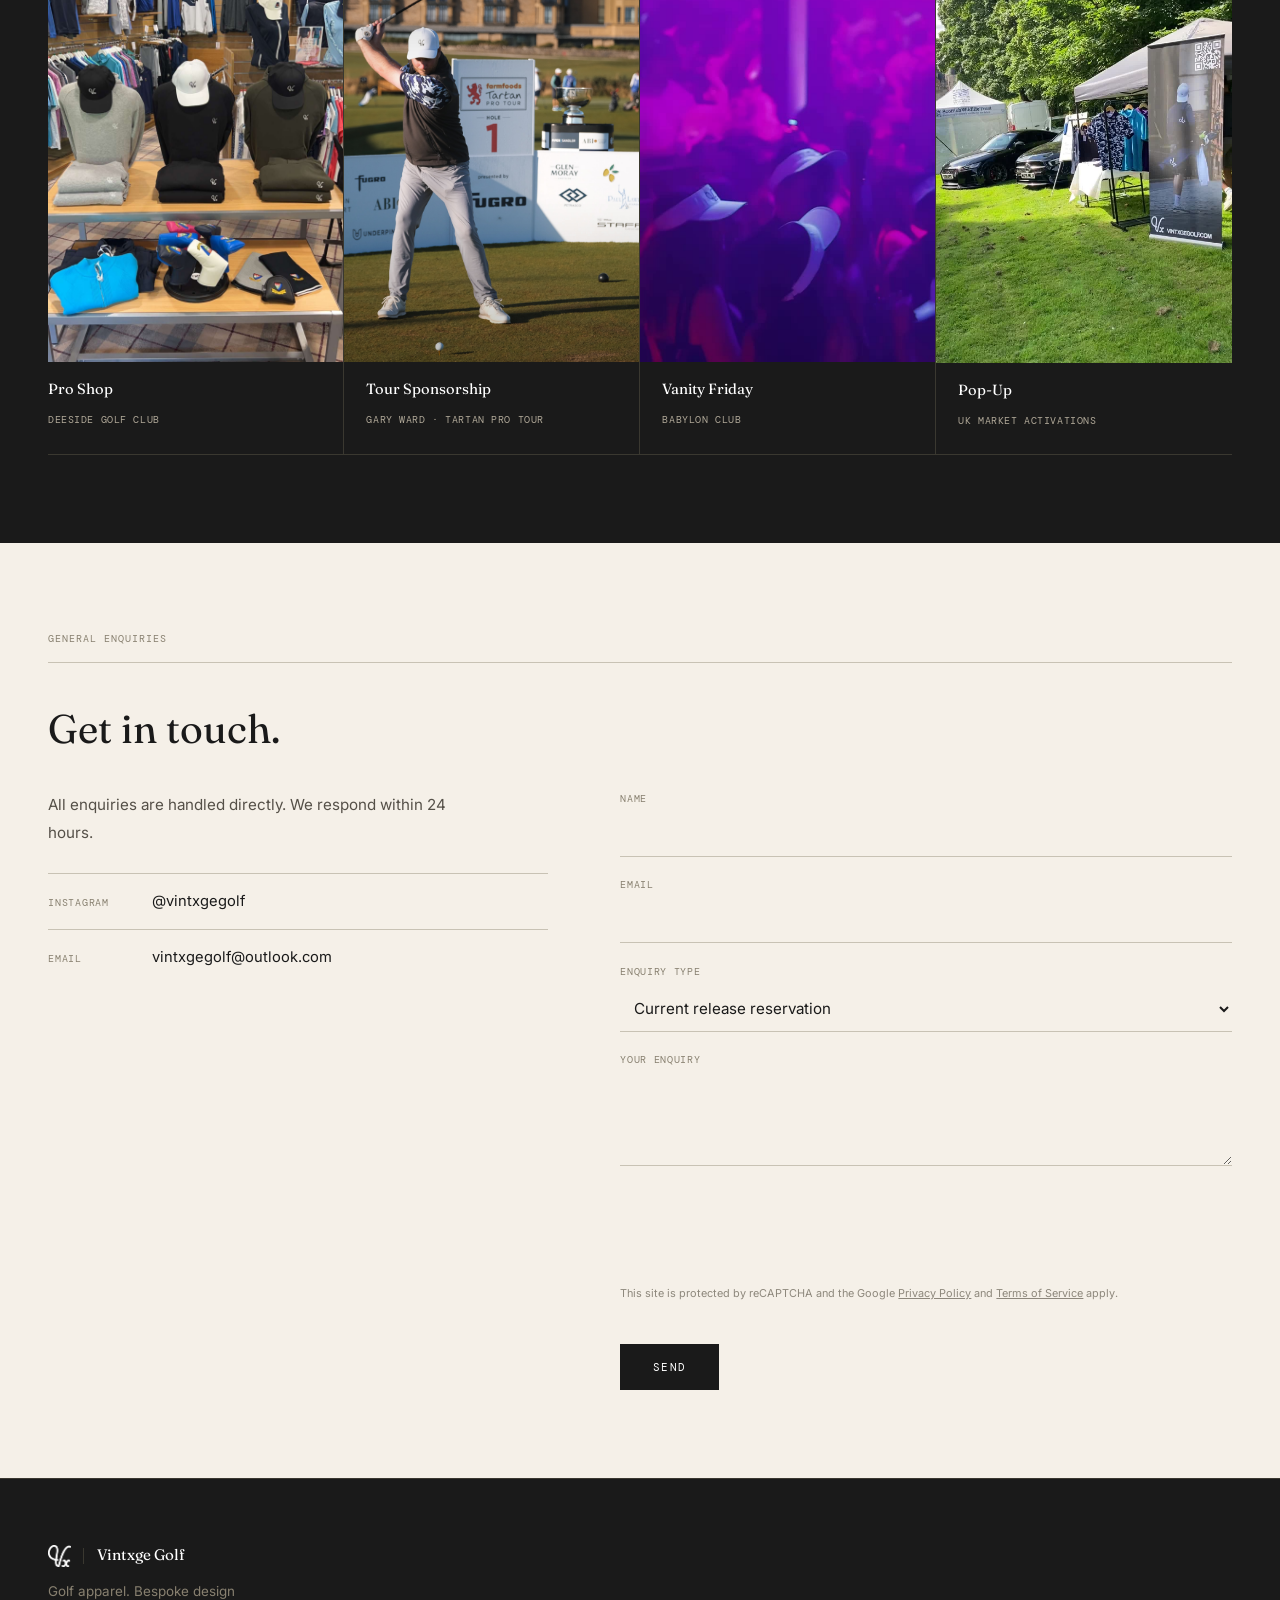
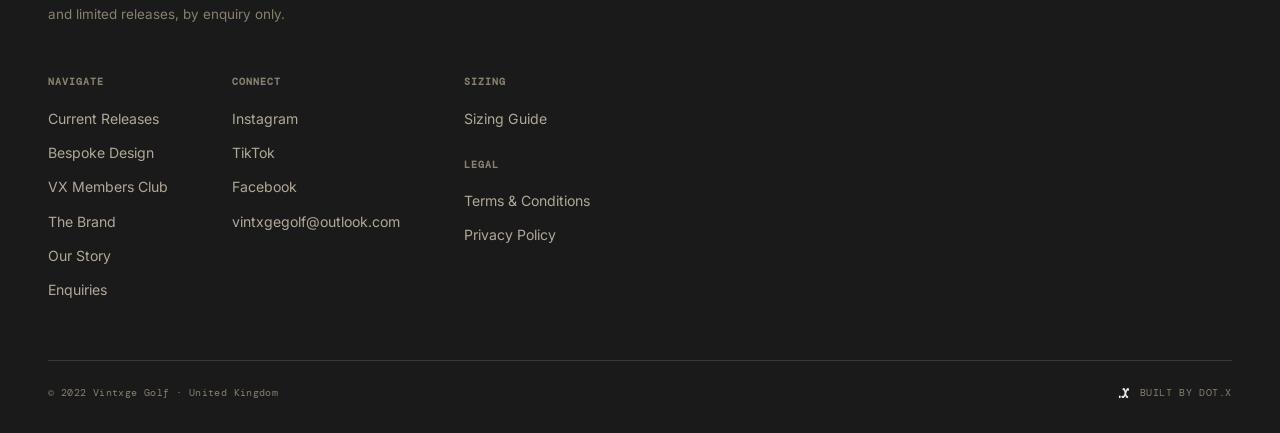
==== commit 798e130b: "Add reCAPTCHA, cookie notice and privacy policy" ====
--- a/index.html
+++ b/index.html
@@ -460,6 +460,26 @@
   outline:2px solid var(--gold);outline-offset:2px;
 }
 @media(prefers-reduced-motion:reduce){*{animation-duration:.01ms!important}}
+</style>
+<style>
+/* ===== SHARED KIT: reCAPTCHA and cookie notice ===== */
+.rc-wrap{padding:1rem 1.25rem .9rem;display:flex;flex-direction:column;gap:.55rem}
+.rc-widget{min-height:78px}
+.rc-msg{display:none;font-size:.78rem;line-height:1.5;color:#c0392b}
+.rc-msg.show{display:block}
+.rc-note{font-size:.68rem;line-height:1.6;opacity:.75;margin:0}
+.rc-note a{text-decoration:underline}
+@media(max-width:360px){.rc-widget{transform:scale(.88);transform-origin:0 0;min-height:70px}}
+.kit-hp{position:absolute!important;left:-10000px!important;width:1px;height:1px;overflow:hidden}
+.ck-bar{position:fixed;left:16px;right:16px;bottom:16px;z-index:100000;max-width:620px;margin:0 auto;background:#1a1a1a;color:#ffffff;font-family:'Inter',sans-serif;
+  display:flex;align-items:center;gap:1rem;padding:.95rem 1.1rem;box-shadow:0 12px 32px rgba(0,0,0,.25);border-radius:4px;transform:translateY(140%);transition:transform .45s cubic-bezier(.16,1,.3,1)}
+.ck-bar.show{transform:none}
+.ck-bar p{margin:0;font-size:.78rem;line-height:1.6;color:rgba(255,255,255,.75);flex:1}
+.ck-bar a{color:#b8963e;text-decoration:underline}
+.ck-bar button{flex-shrink:0;background:#b8963e;color:#ffffff;border:0;padding:.6rem 1.3rem;font-family:'Inter',sans-serif;font-size:.78rem;font-weight:500;letter-spacing:.04em;cursor:pointer;border-radius:2px}
+@media(max-width:560px){.ck-bar{flex-direction:column;align-items:stretch;text-align:left}.ck-bar button{width:100%}}
+@media(prefers-reduced-motion:reduce){.ck-bar{transition:none}}
+.form .rc-wrap{padding:.25rem 0 .5rem;color:#6b6558}
 </style>
 </head>
 <body>
@@ -825,6 +845,7 @@
       <h4 style="margin-top:1.6rem">Legal</h4>
       <ul>
         <li><a href="/terms-and-conditions">Terms &amp; Conditions</a></li>
+        <li><a href="/privacy-policy">Privacy Policy</a></li>
       </ul>
     </div>
   </div>
@@ -958,5 +979,69 @@
   });
 })();
 </script>
+<script>
+/* ===== SHARED KIT: reCAPTCHA and cookie notice ===== */
+(function(){
+  var SITE_KEY='6Lfe2uUtAAAAANqd8pV9O2XDxK7TEW1LigMhl99Z';
+  var forms=[].slice.call(document.querySelectorAll('form[action*="formspree.io"]'));
+
+  /* add honeypot, reCAPTCHA box and notice to every enquiry form */
+  forms.forEach(function(f){
+    if(!f.querySelector('input[name="_gotcha"]')){
+      var hp=document.createElement('div');hp.className='kit-hp';hp.setAttribute('aria-hidden','true');
+      hp.innerHTML='<label>Leave this field empty <input type="text" name="_gotcha" tabindex="-1" autocomplete="off"></label>';
+      f.appendChild(hp);
+    }
+    var btn=f.querySelector('button[type="submit"],input[type="submit"]');
+    var anchor=btn;while(anchor&&anchor.parentNode!==f)anchor=anchor.parentNode;
+    var wrap=document.createElement('div');wrap.className='rc-wrap';
+    wrap.innerHTML='<div class="rc-widget"></div><p class="rc-msg" role="alert">Please tick the box to confirm you are not a robot.</p>'+
+      '<p class="rc-note">This site is protected by reCAPTCHA and the Google <a href="https://policies.google.com/privacy" target="_blank" rel="noopener noreferrer">Privacy Policy</a> and <a href="https://policies.google.com/terms" target="_blank" rel="noopener noreferrer">Terms of Service</a> apply.</p>';
+    if(anchor)f.insertBefore(wrap,anchor);else f.appendChild(wrap);
+    f._rcWrap=wrap;
+  });
+
+  window.kitRecaptchaReady=function(){
+    forms.forEach(function(f){
+      try{f._rcId=grecaptcha.render(f._rcWrap.querySelector('.rc-widget'),{sitekey:SITE_KEY,theme:'light',callback:function(){f._rcWrap.querySelector('.rc-msg').classList.remove('show')}})}catch(err){}
+    });
+  };
+  if(forms.length){
+    var s=document.createElement('script');
+    s.src='https://www.google.com/recaptcha/api.js?onload=kitRecaptchaReady&render=explicit';
+    s.async=true;s.defer=true;document.head.appendChild(s);
+  }
+
+  /* runs before each form's own send script */
+  document.addEventListener('submit',function(e){
+    var f=e.target;if(forms.indexOf(f)<0)return;
+    var hp=f.querySelector('input[name="_gotcha"]');
+    if(hp&&hp.value){e.preventDefault();e.stopImmediatePropagation();return}
+    var ok=window.grecaptcha&&f._rcId!==undefined&&grecaptcha.getResponse(f._rcId);
+    if(!ok){
+      e.preventDefault();e.stopImmediatePropagation();
+      f._rcWrap.querySelector('.rc-msg').classList.add('show');
+      f._rcWrap.scrollIntoView({block:'center',behavior:'smooth'});
+      return;
+    }
+    /* tokens are single use: refresh the box if the form is still showing afterwards */
+    setTimeout(function(){if(f.offsetParent!==null){try{grecaptcha.reset(f._rcId)}catch(err){}}},6000);
+  },true);
+
+  /* cookie notice */
+  var KEY='cookie-notice-ok',seen=false;
+  try{seen=localStorage.getItem(KEY)==='1'}catch(err){}
+  if(seen)return;
+  var bar=document.createElement('div');bar.className='ck-bar';bar.setAttribute('role','region');bar.setAttribute('aria-label','Cookie notice');
+  bar.innerHTML='<p>We only use essential cookies, including Google reCAPTCHA to protect our forms from spam. We do not use analytics, tracking or advertising cookies. <a href="#" class="ck-priv">Privacy and cookies</a></p><button type="button">OK</button>';
+  document.body.appendChild(bar);
+  requestAnimationFrame(function(){requestAnimationFrame(function(){bar.classList.add('show')})});
+  bar.querySelector('.ck-priv').addEventListener('click',function(e){e.preventDefault();window.location.href='/privacy-policy';});
+  bar.querySelector('button').addEventListener('click',function(){
+    try{localStorage.setItem(KEY,'1')}catch(err){}
+    bar.classList.remove('show');setTimeout(function(){bar.remove()},500);
+  });
+})();
+</script>
 </body>
 </html>
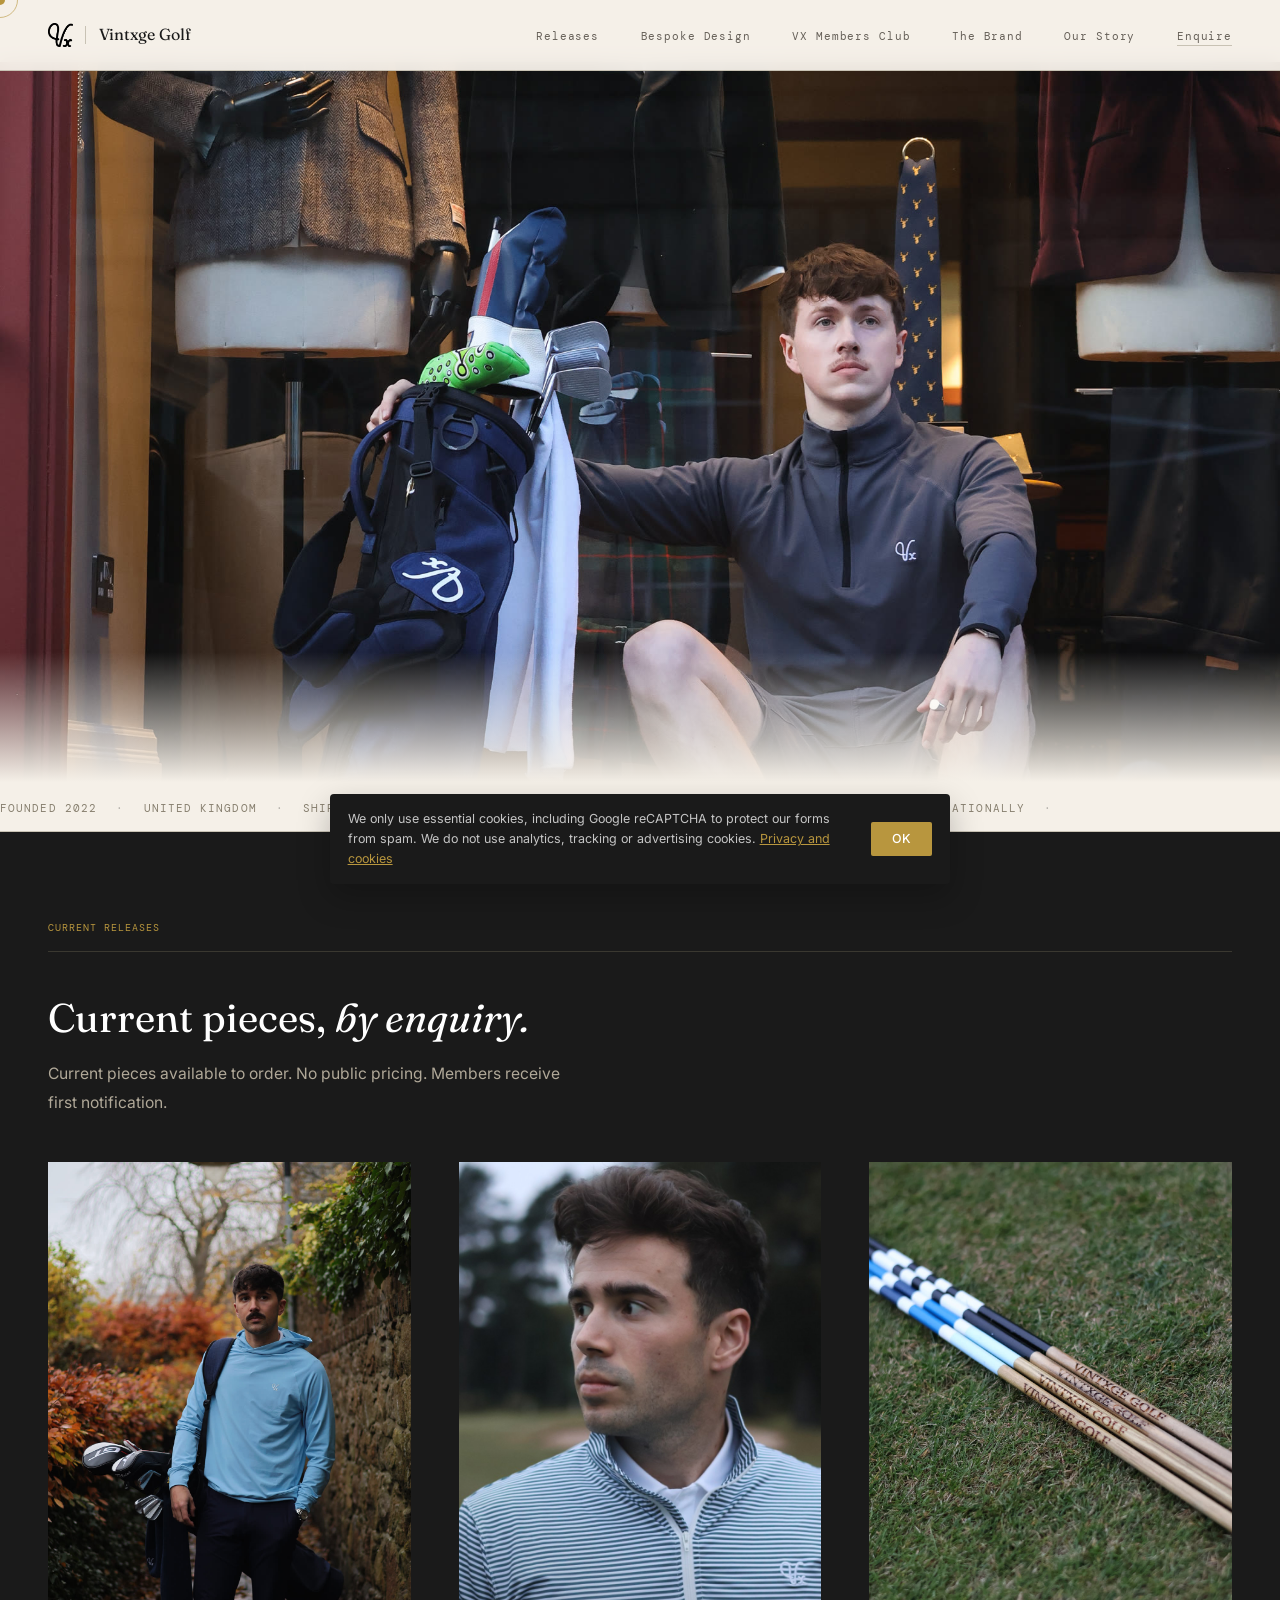
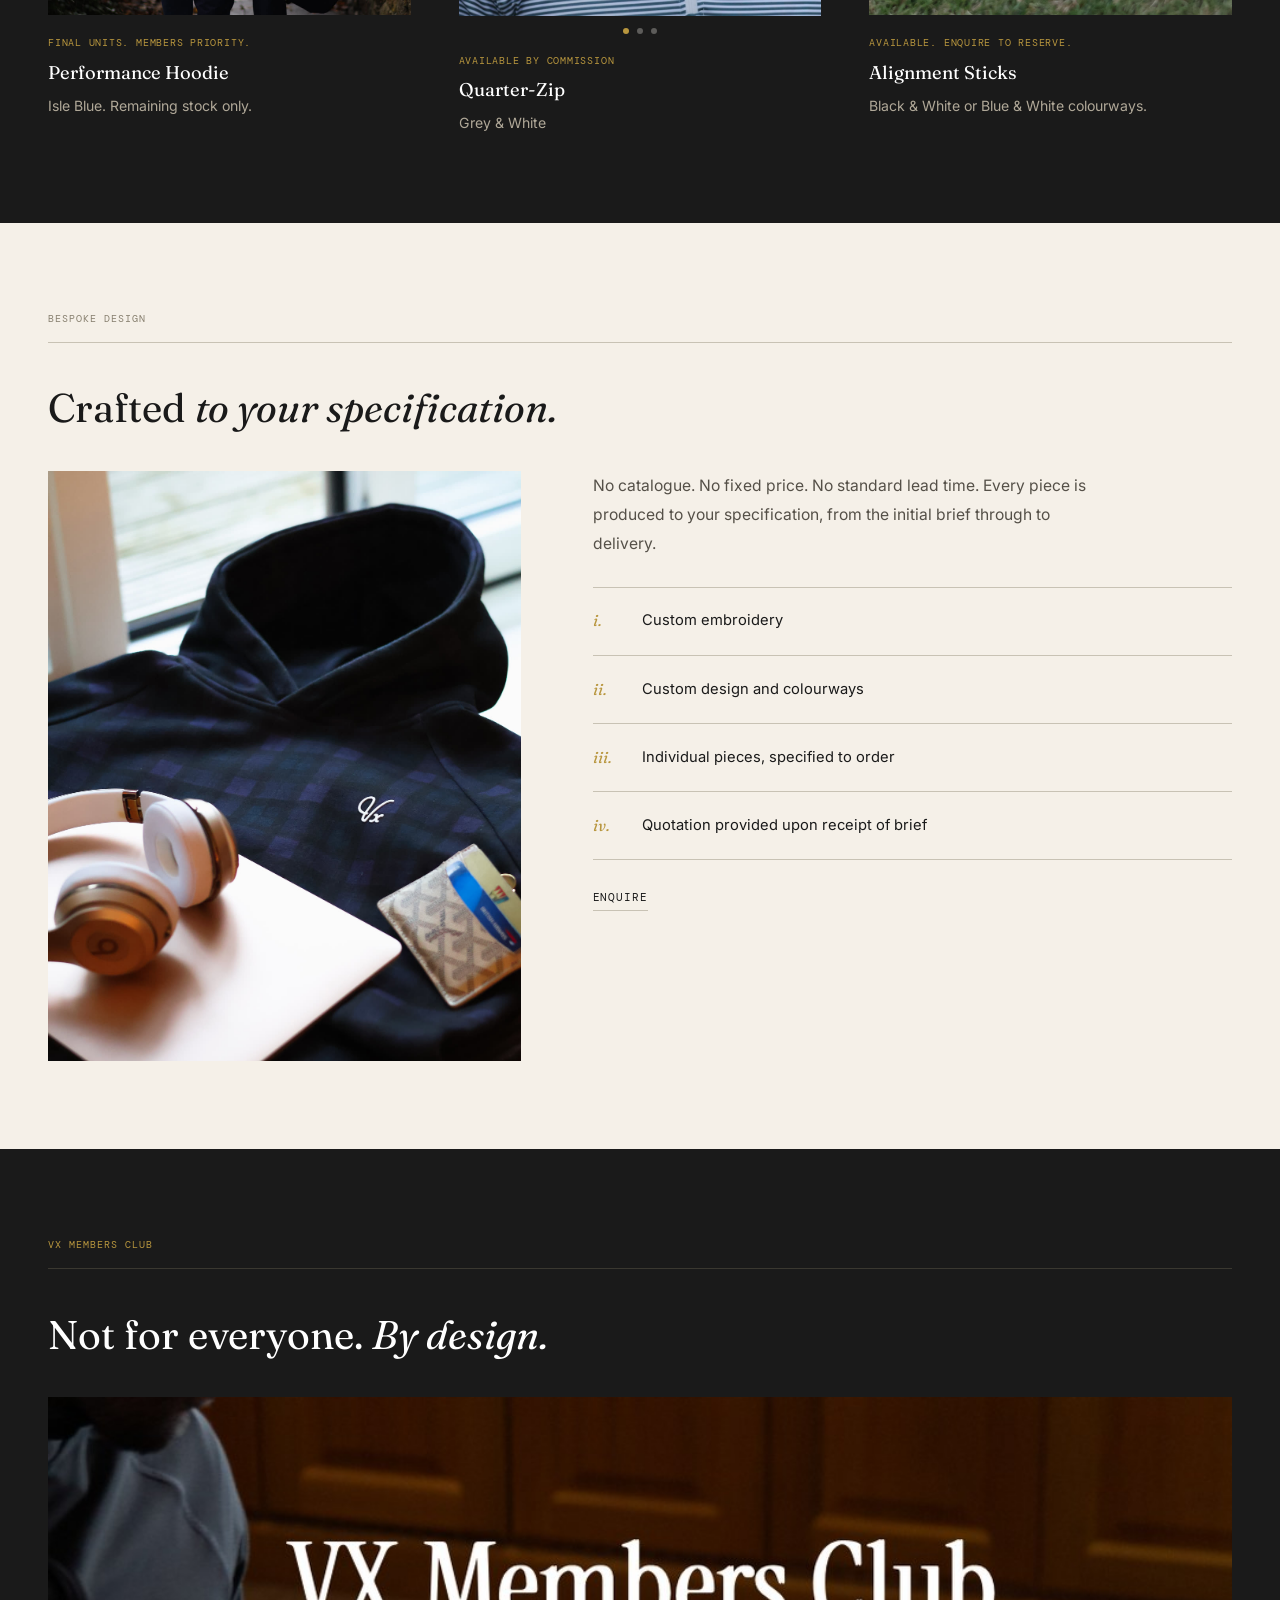
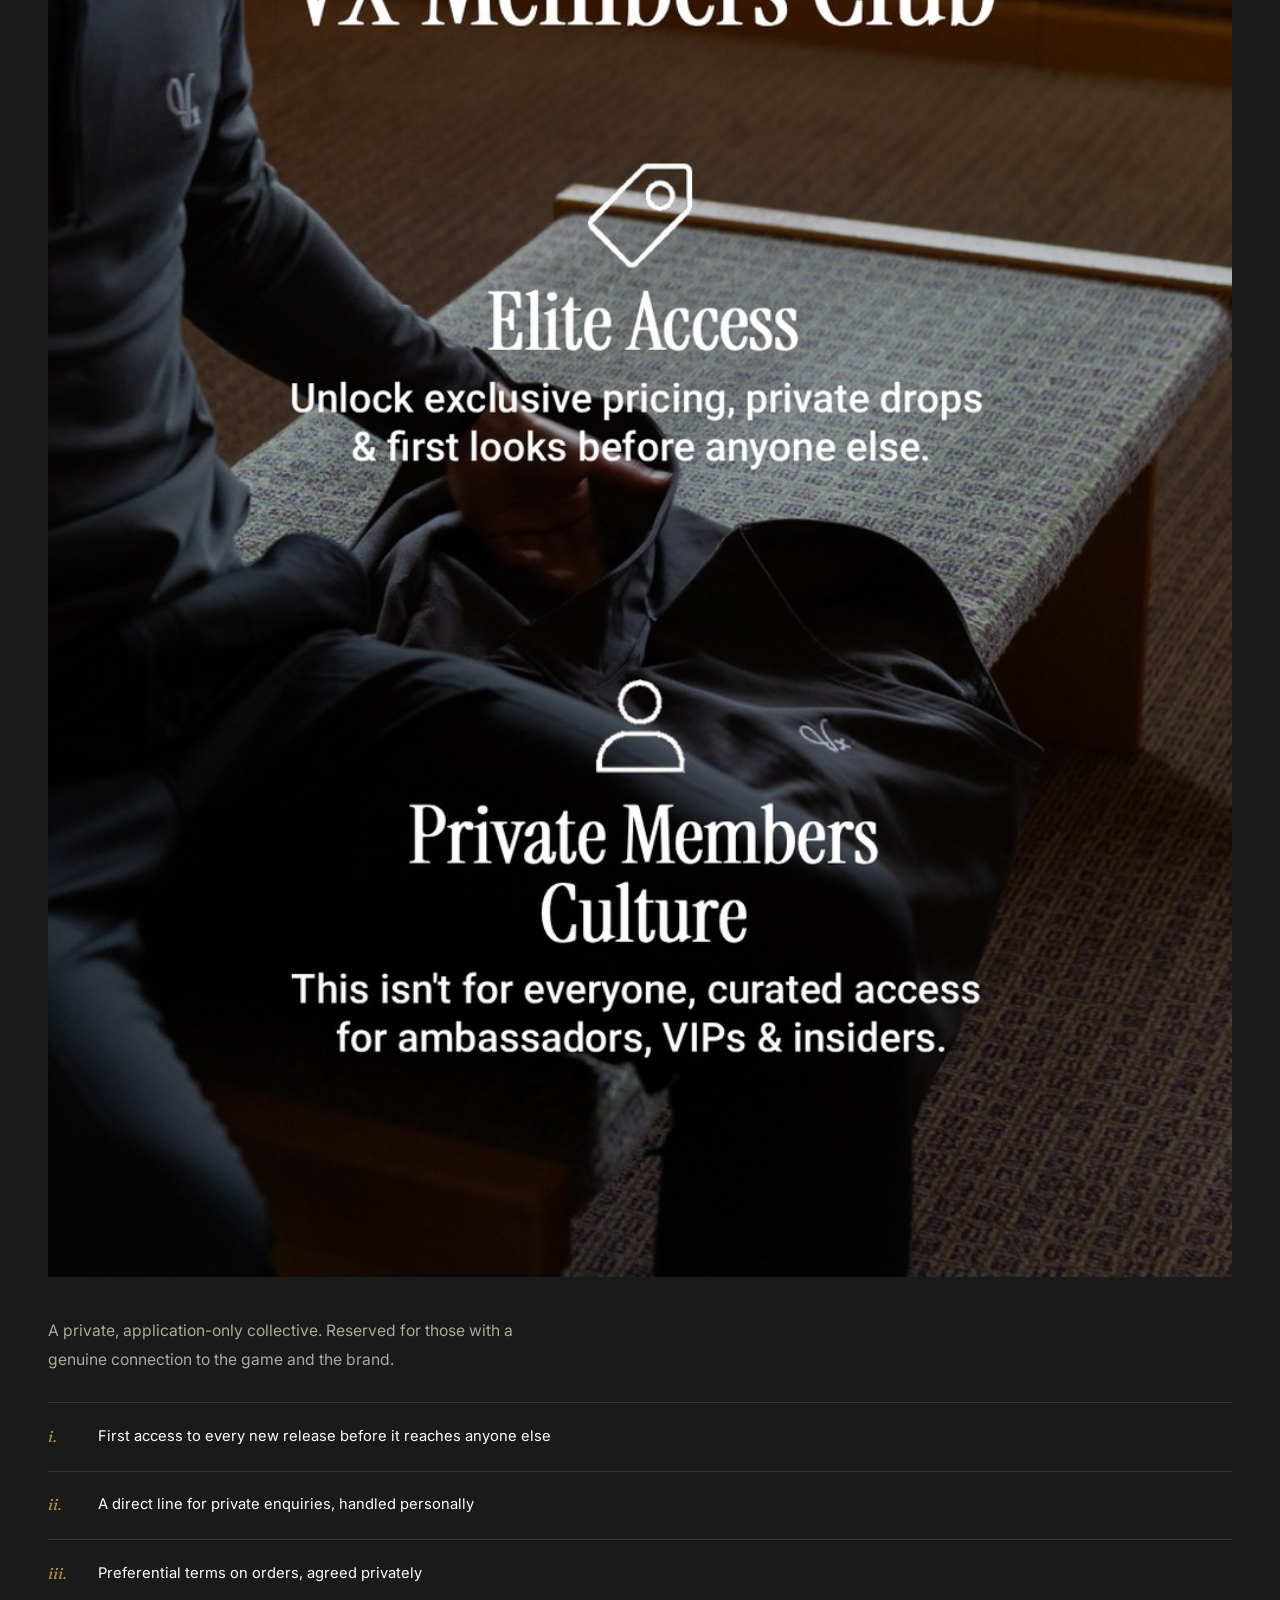
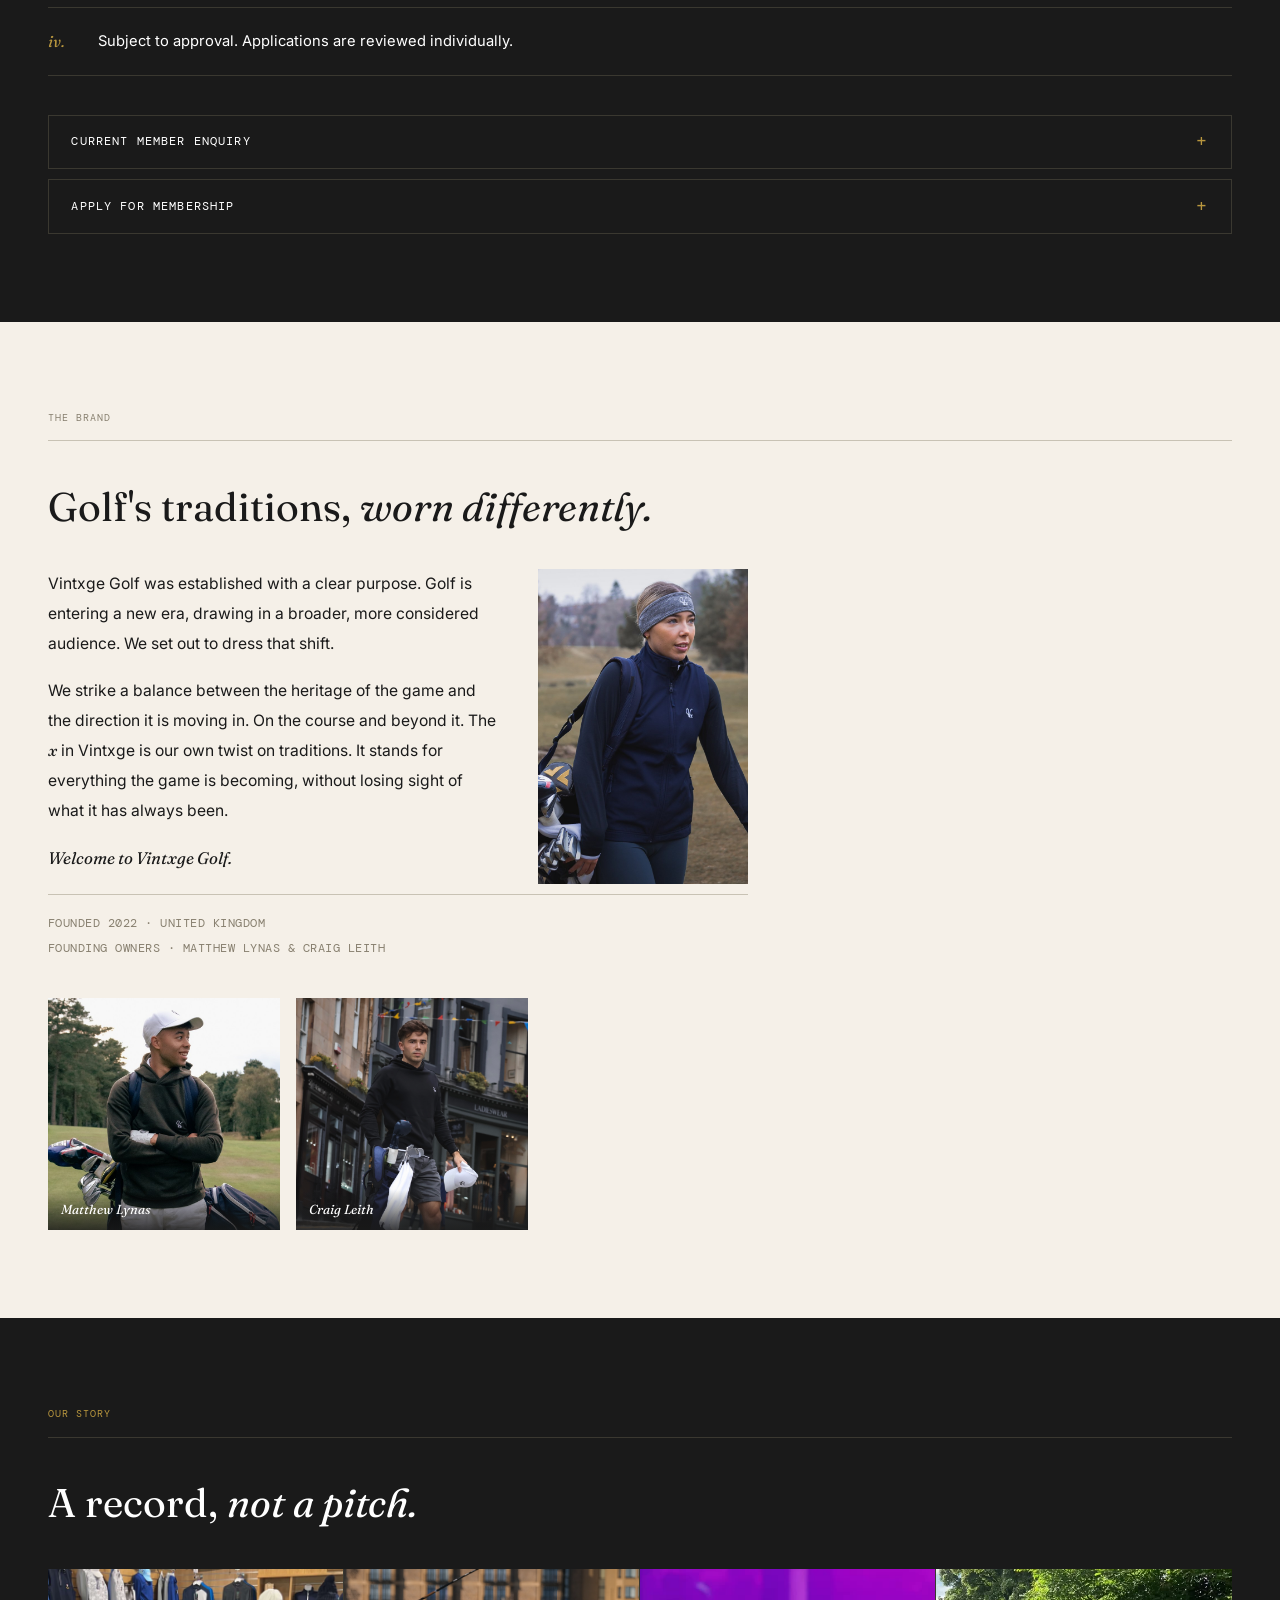
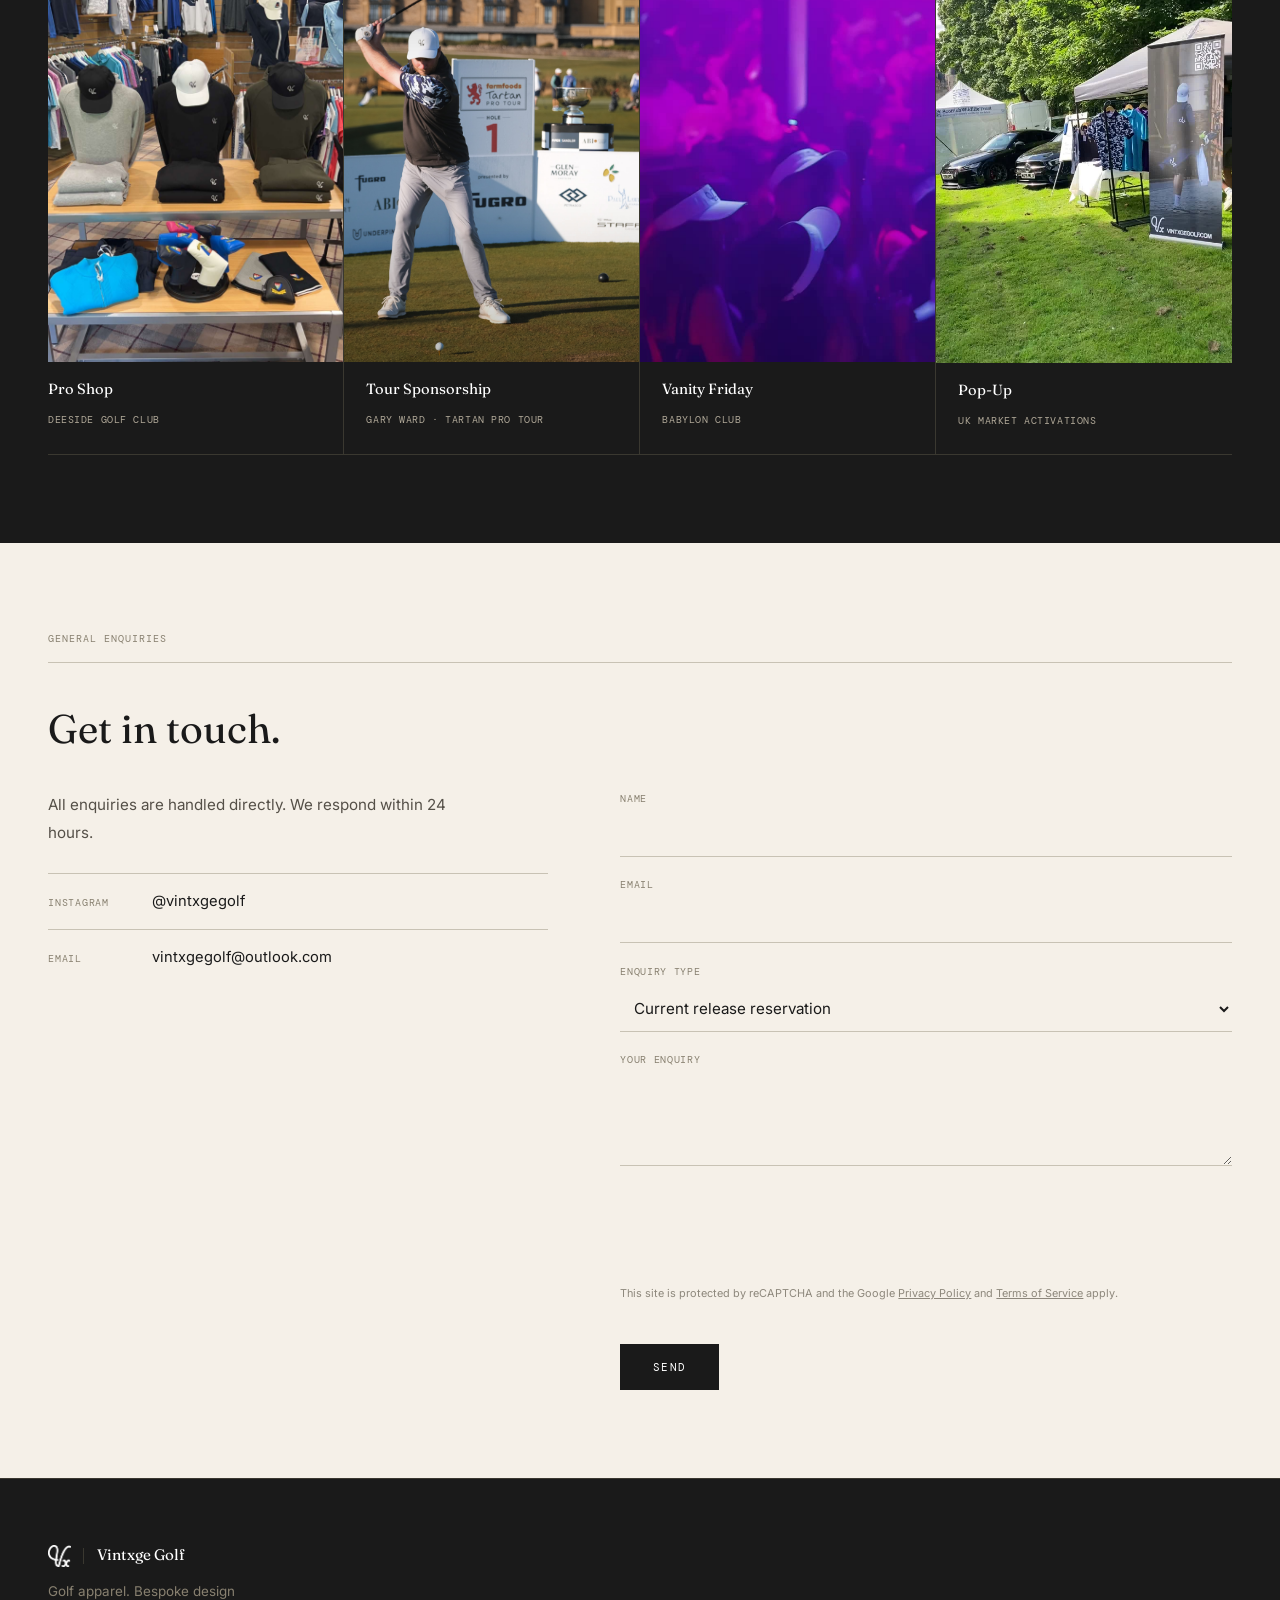
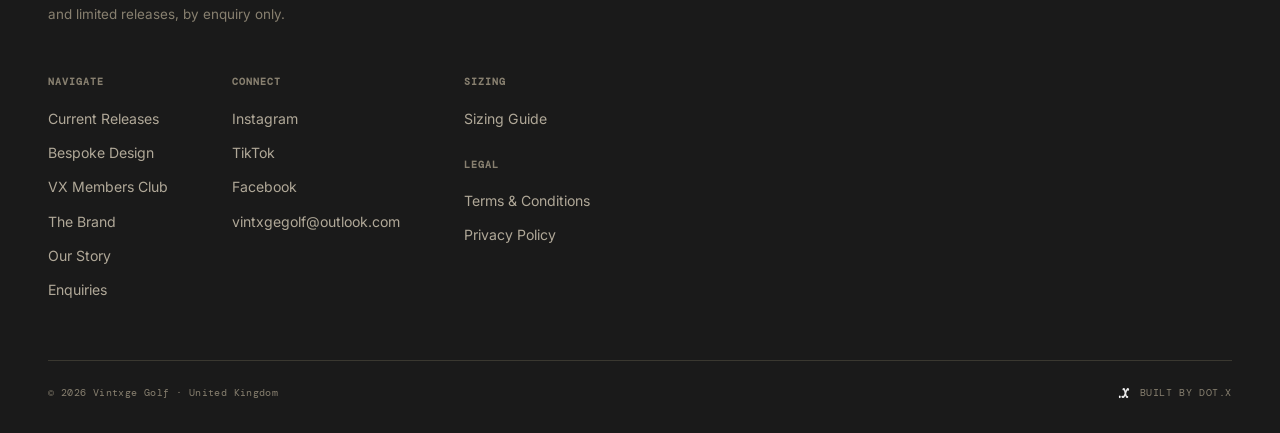
==== commit 23dca1d0: "Align with Acqua and dot.x: SEO, icons, sitemap, 404, footers" ====
--- a/index.html
+++ b/index.html
@@ -6,8 +6,33 @@
 <meta name="color-scheme" content="light only">
 <meta name="supported-color-schemes" content="light">
 <meta name="theme-color" content="#f5f0e8">
-<title>Vintxge Golf</title>
-
+<title>Vintxge Golf | Bespoke Golf Apparel</title>
+
+<script type="application/ld+json">
+{
+  "@context": "https://schema.org",
+  "@type": "Organization",
+  "name": "Vintxge Golf",
+  "url": "https://vintxgegolf.com",
+  "logo": "https://vintxgegolf.com/apple-touch-icon.png",
+  "foundingDate": "2022",
+  "description": "Bespoke golf apparel and limited drops, by enquiry only.",
+  "address": {
+    "@type": "PostalAddress",
+    "addressCountry": "GB"
+  },
+  "contactPoint": {
+    "@type": "ContactPoint",
+    "email": "vintxgegolf@outlook.com",
+    "contactType": "Enquiries"
+  },
+  "sameAs": [
+    "https://www.instagram.com/vintxgegolf/",
+    "https://www.tiktok.com/@vintxgegolf",
+    "https://www.facebook.com/profile.php?id=61550872304245"
+  ]
+}
+</script>
 <link rel="preconnect" href="https://fonts.googleapis.com">
 <link rel="preconnect" href="https://fonts.gstatic.com" crossorigin>
 <link href="https://fonts.googleapis.com/css2?family=Fraunces:ital,opsz,wght@0,9..144,300..500;1,9..144,400..500&family=Inter:wght@400;500&family=DM+Mono:wght@300;400&display=swap" rel="stylesheet">
@@ -24,7 +49,7 @@
 
 <!-- Open Graph -->
 <meta property="og:type" content="website">
-<meta property="og:title" content="Vintxge Golf">
+<meta property="og:title" content="Vintxge Golf | Bespoke Golf Apparel">
 <meta property="og:description" content="Bespoke golf apparel and limited drops, by enquiry only.">
 <meta property="og:url" content="https://vintxgegolf.com/">
 <meta property="og:image" content="https://vintxgegolf.com/hero-opt.jpeg">
@@ -33,7 +58,7 @@
 
 <!-- Twitter Card -->
 <meta name="twitter:card" content="summary_large_image">
-<meta name="twitter:title" content="Vintxge Golf">
+<meta name="twitter:title" content="Vintxge Golf | Bespoke Golf Apparel">
 <meta name="twitter:description" content="Bespoke golf apparel and limited drops, by enquiry only.">
 <meta name="twitter:image" content="https://vintxgegolf.com/hero-opt.jpeg">
 
@@ -850,7 +875,7 @@
     </div>
   </div>
   <div class="f-bottom">
-    <span class="f-copy">© 2022 Vintxge Golf · United Kingdom</span>
+    <span class="f-copy">© 2026 Vintxge Golf · United Kingdom</span>
     <a href="https://dotxrepresentative.com" target="_blank" rel="noopener noreferrer" class="f-built">
       <img src="dotx-logo-white.png" alt="dot.x">
       Built by dot.x
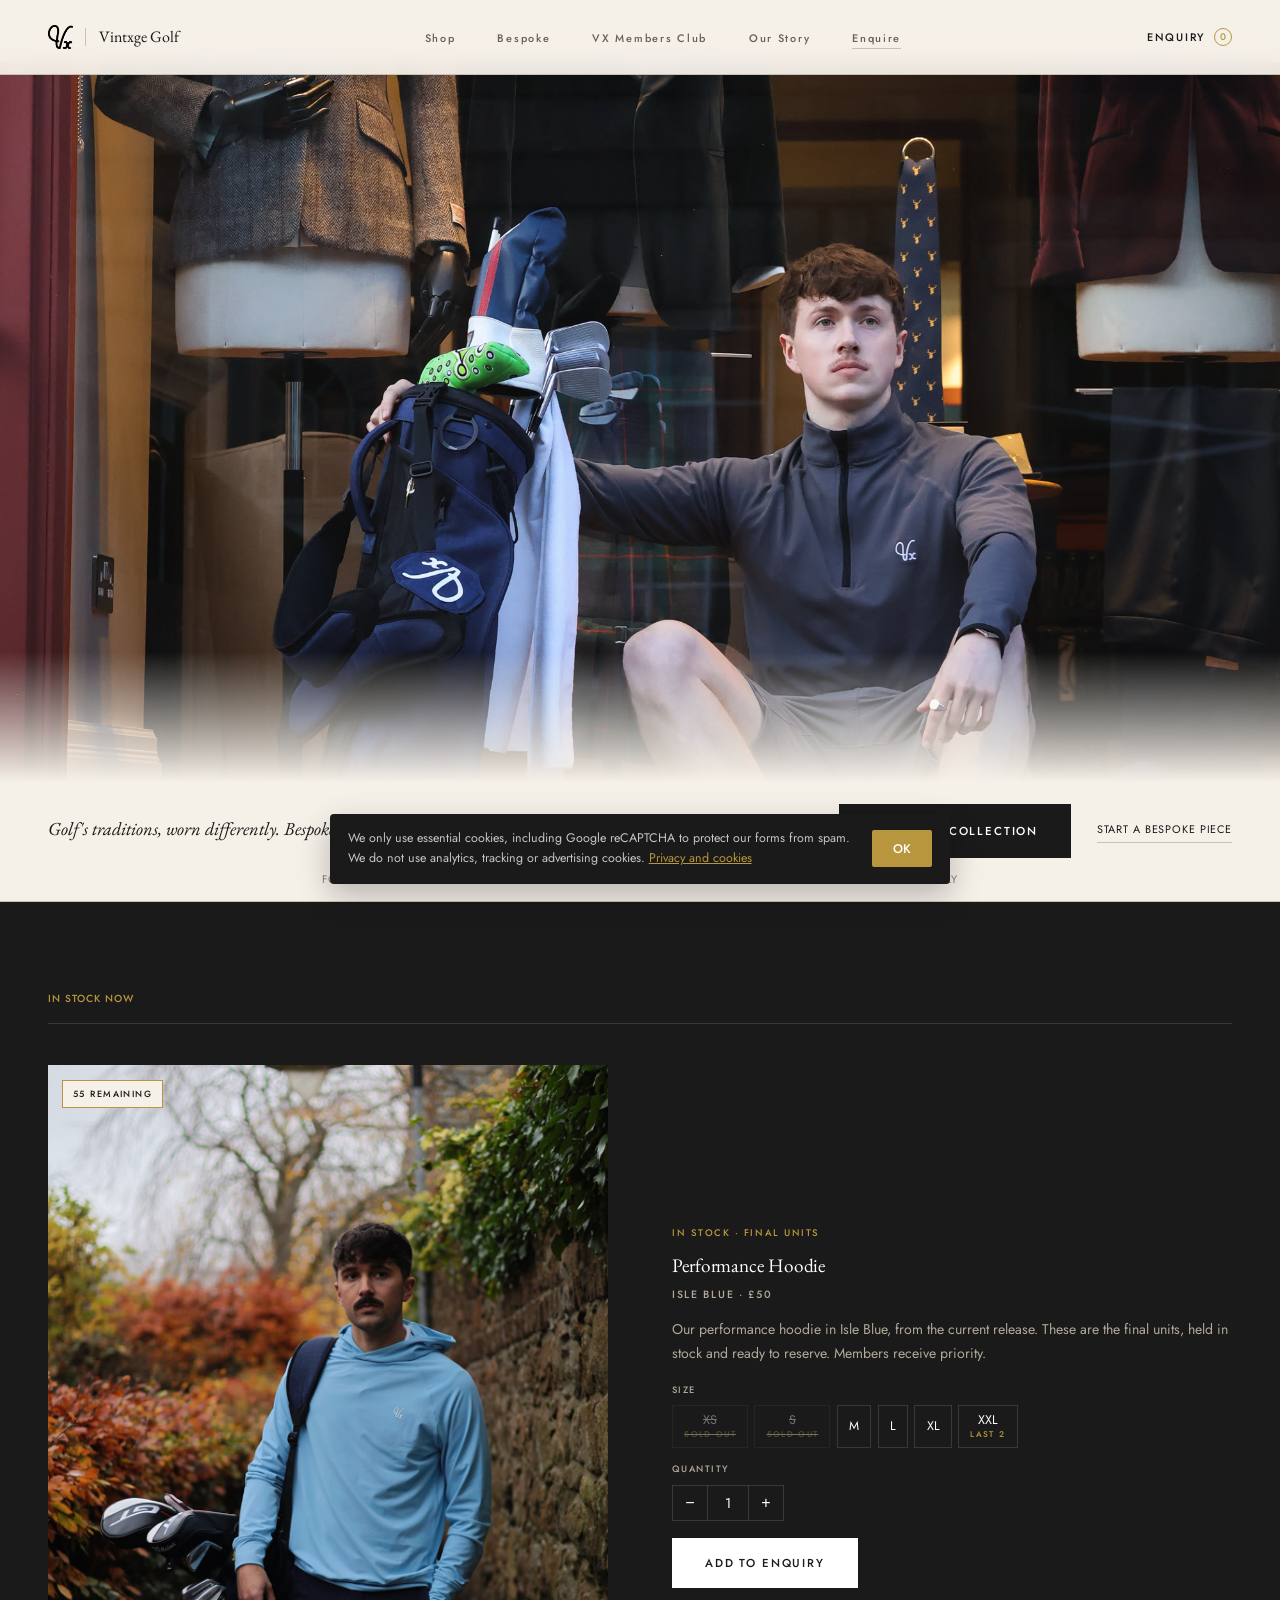
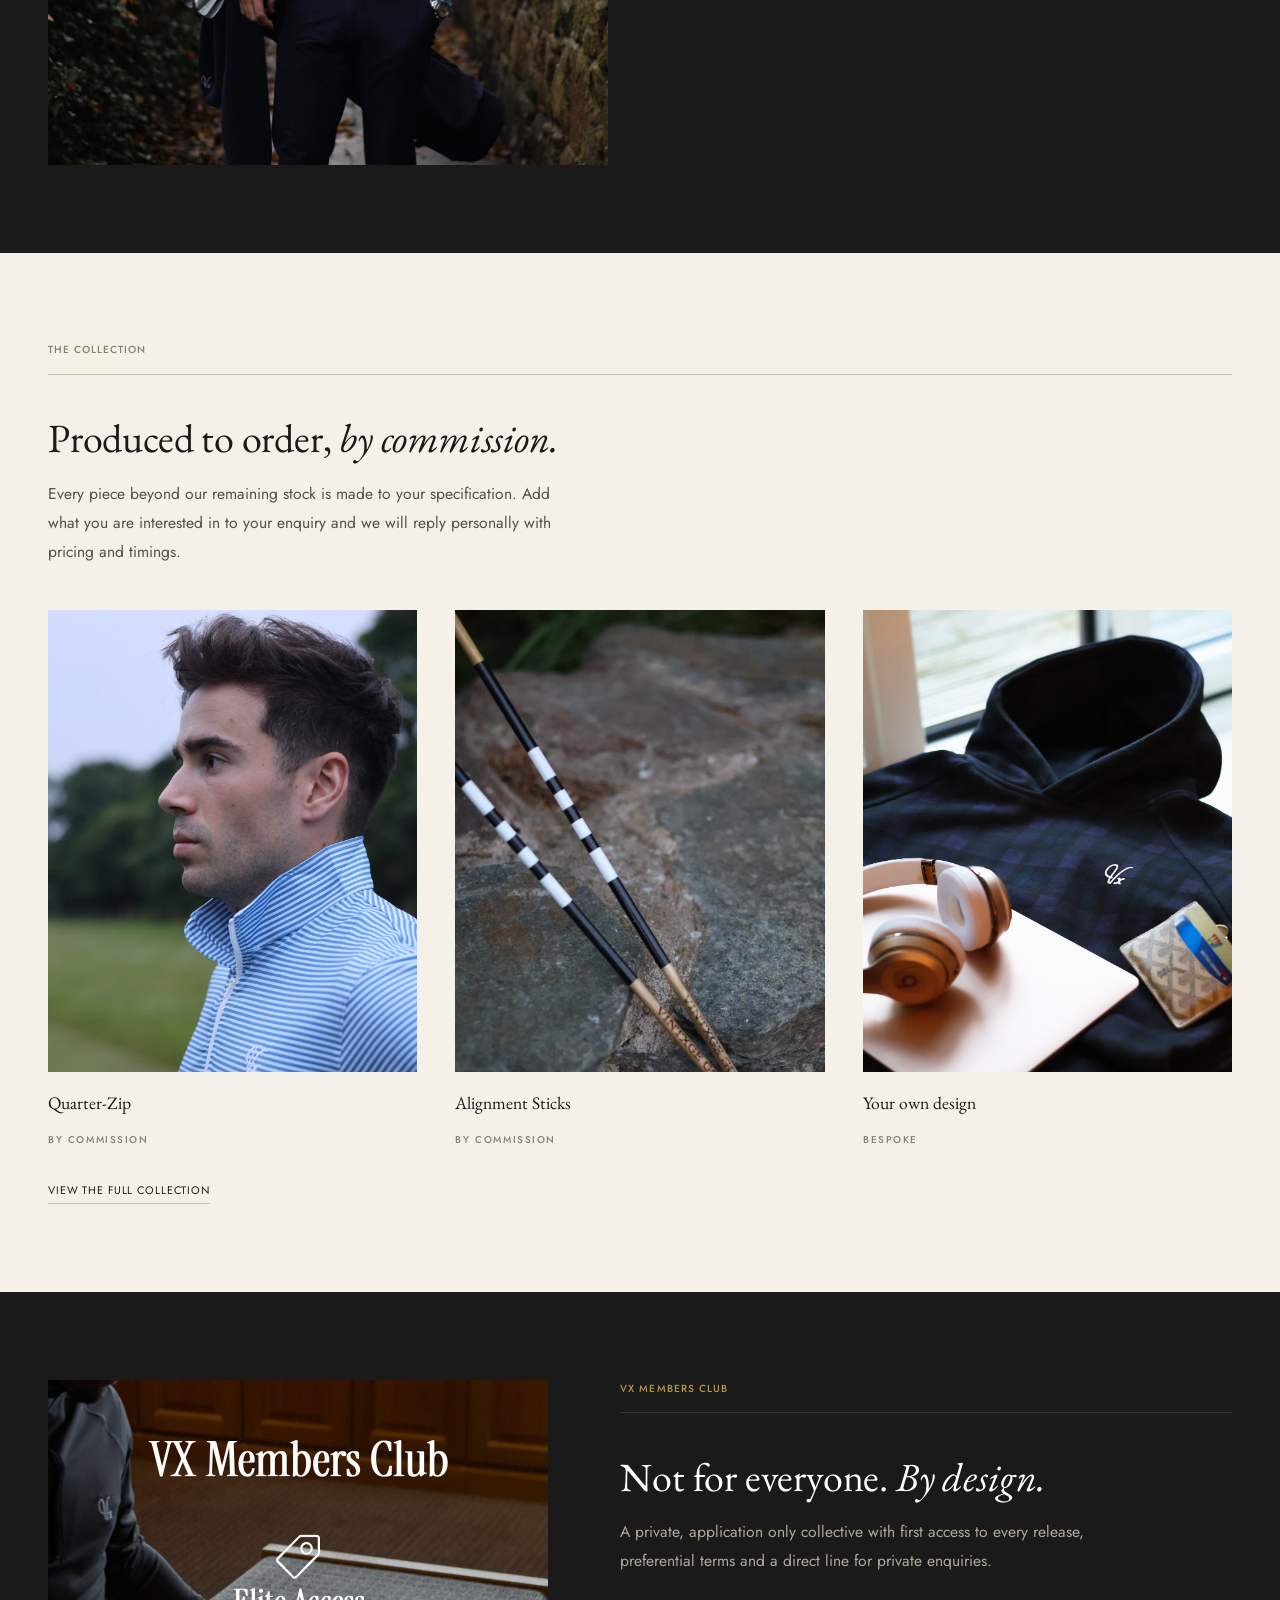
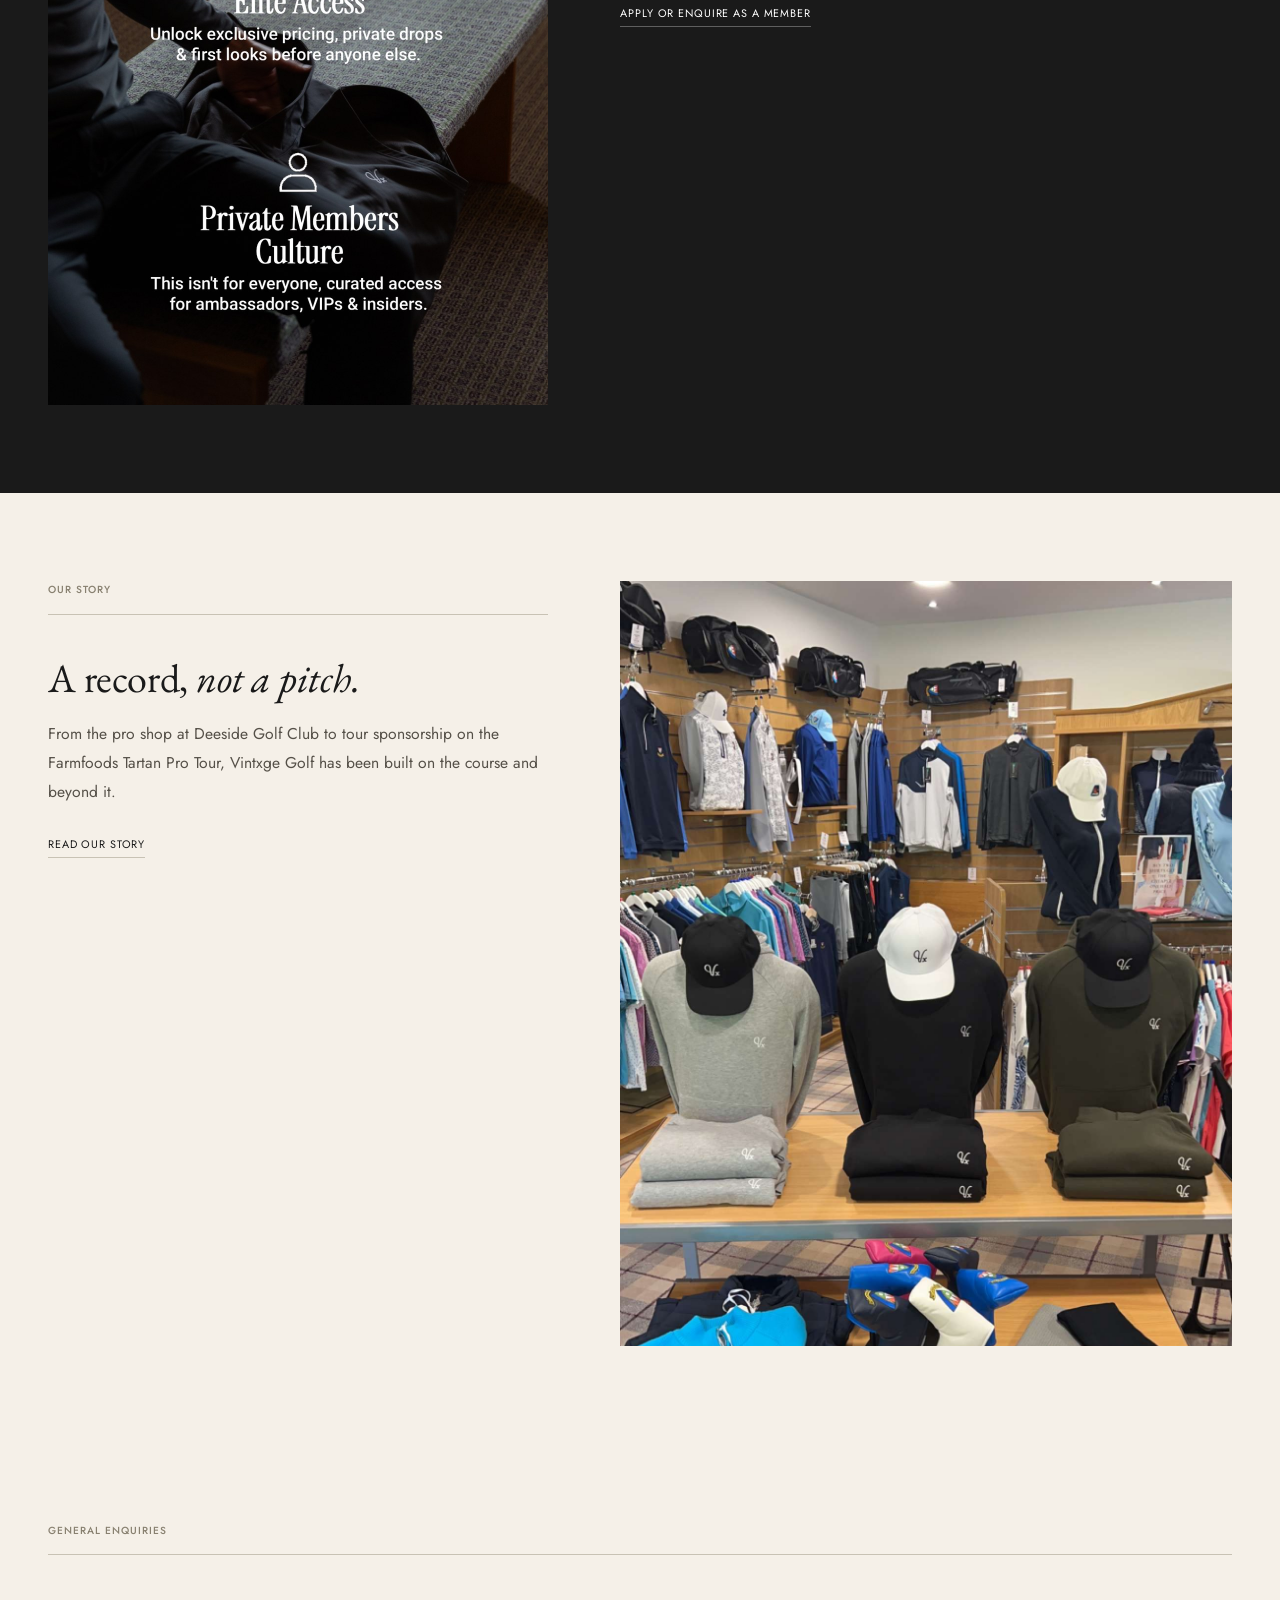
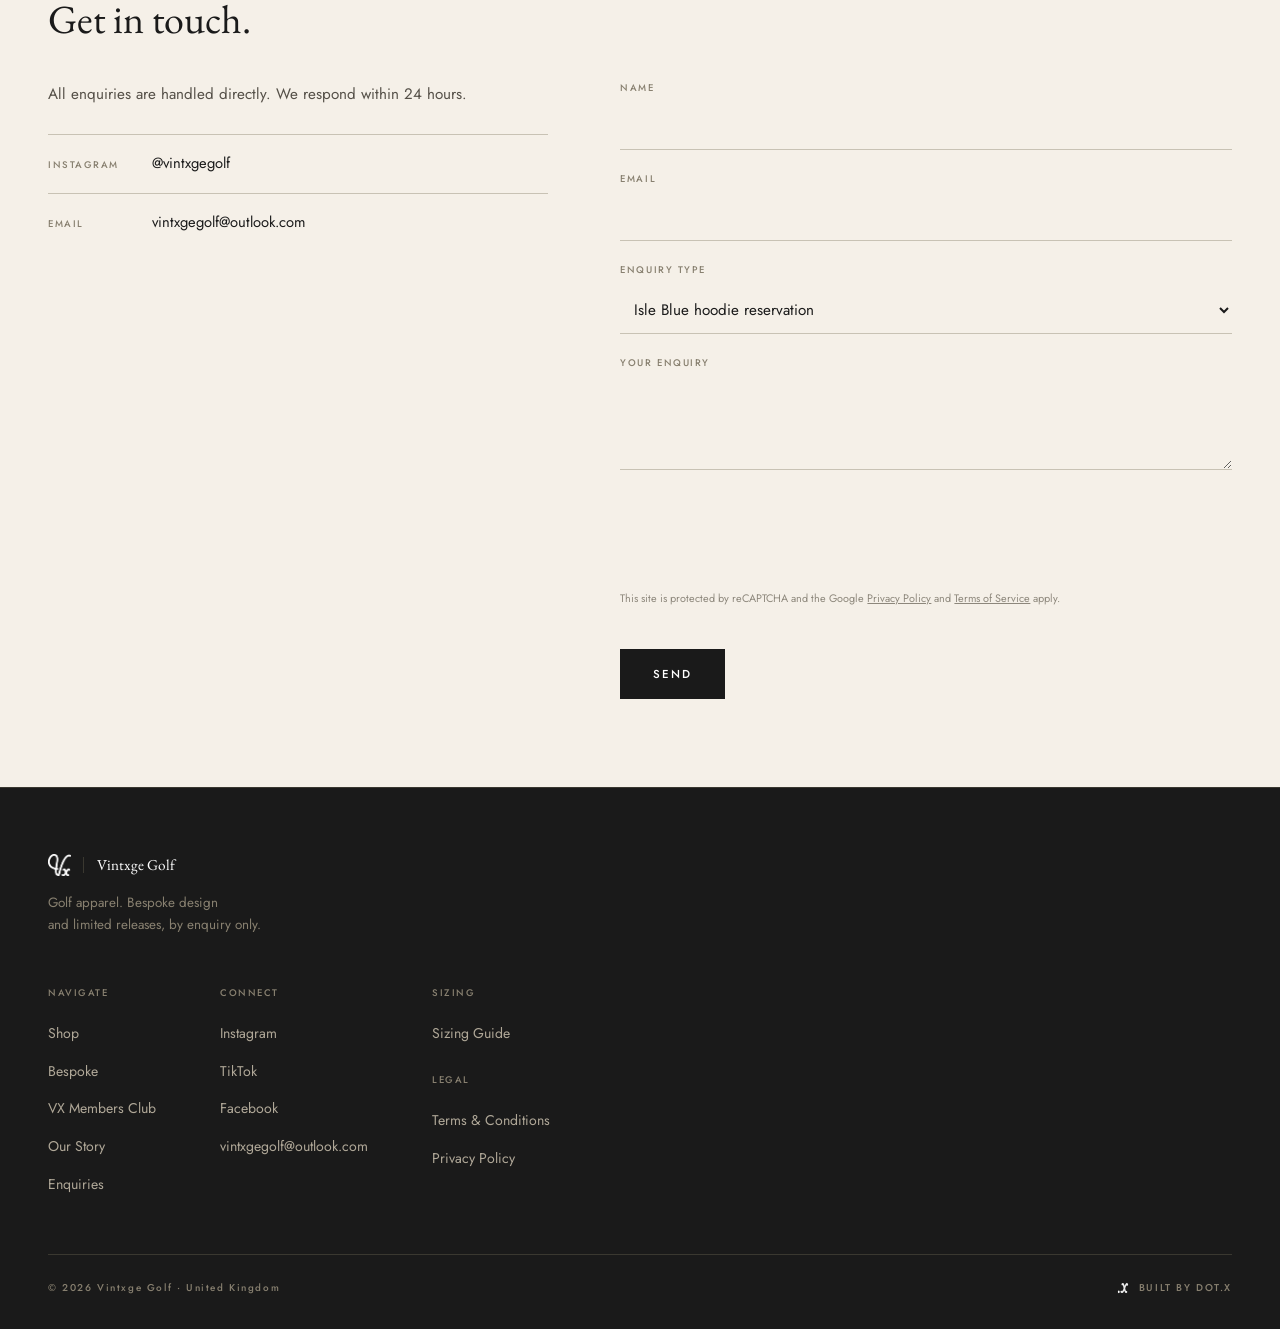
==== commit 0f820205: "Multi-page redesign: shop, bespoke, members, story, enquiry basket, new type" ====
--- a/index.html
+++ b/index.html
@@ -7,7 +7,24 @@
 <meta name="supported-color-schemes" content="light">
 <meta name="theme-color" content="#f5f0e8">
 <title>Vintxge Golf | Bespoke Golf Apparel</title>
-
+<meta name="description" content="Vintxge Golf. Bespoke golf apparel and limited releases, by enquiry only.">
+<meta name="robots" content="index, follow">
+<link rel="canonical" href="https://vintxgegolf.com/">
+<link rel="icon" type="image/x-icon" href="/favicon.ico">
+<link rel="icon" type="image/png" sizes="96x96" href="/favicon-96x96.png">
+<link rel="apple-touch-icon" sizes="180x180" href="/apple-touch-icon.png">
+<link rel="manifest" href="/site.webmanifest">
+<meta property="og:type" content="website">
+<meta property="og:title" content="Vintxge Golf | Bespoke Golf Apparel">
+<meta property="og:description" content="Vintxge Golf. Bespoke golf apparel and limited releases, by enquiry only.">
+<meta property="og:url" content="https://vintxgegolf.com/">
+<meta property="og:image" content="https://vintxgegolf.com/hero-opt.jpeg">
+<meta property="og:site_name" content="Vintxge Golf">
+<meta property="og:locale" content="en_GB">
+<meta name="twitter:card" content="summary_large_image">
+<meta name="twitter:title" content="Vintxge Golf | Bespoke Golf Apparel">
+<meta name="twitter:description" content="Vintxge Golf. Bespoke golf apparel and limited releases, by enquiry only.">
+<meta name="twitter:image" content="https://vintxgegolf.com/hero-opt.jpeg">
 <script type="application/ld+json">
 {
   "@context": "https://schema.org",
@@ -16,7 +33,7 @@
   "url": "https://vintxgegolf.com",
   "logo": "https://vintxgegolf.com/apple-touch-icon.png",
   "foundingDate": "2022",
-  "description": "Bespoke golf apparel and limited drops, by enquiry only.",
+  "description": "Bespoke golf apparel and limited releases, by enquiry only.",
   "address": {
     "@type": "PostalAddress",
     "addressCountry": "GB"
@@ -35,753 +52,113 @@
 </script>
 <link rel="preconnect" href="https://fonts.googleapis.com">
 <link rel="preconnect" href="https://fonts.gstatic.com" crossorigin>
-<link href="https://fonts.googleapis.com/css2?family=Fraunces:ital,opsz,wght@0,9..144,300..500;1,9..144,400..500&family=Inter:wght@400;500&family=DM+Mono:wght@300;400&display=swap" rel="stylesheet">
-
-<meta name="description" content="Vintxge Golf. Bespoke golf apparel and limited drops, by enquiry only.">
-<meta name="robots" content="index, follow">
-<link rel="canonical" href="https://vintxgegolf.com/">
-
-<!-- Favicon -->
-<link rel="icon" type="image/x-icon" href="favicon.ico">
-<link rel="icon" type="image/png" sizes="96x96" href="favicon-96x96.png">
-<link rel="apple-touch-icon" sizes="180x180" href="apple-touch-icon.png">
-<link rel="manifest" href="site.webmanifest">
-
-<!-- Open Graph -->
-<meta property="og:type" content="website">
-<meta property="og:title" content="Vintxge Golf | Bespoke Golf Apparel">
-<meta property="og:description" content="Bespoke golf apparel and limited drops, by enquiry only.">
-<meta property="og:url" content="https://vintxgegolf.com/">
-<meta property="og:image" content="https://vintxgegolf.com/hero-opt.jpeg">
-<meta property="og:site_name" content="Vintxge Golf">
-<meta property="og:locale" content="en_GB">
-
-<!-- Twitter Card -->
-<meta name="twitter:card" content="summary_large_image">
-<meta name="twitter:title" content="Vintxge Golf | Bespoke Golf Apparel">
-<meta name="twitter:description" content="Bespoke golf apparel and limited drops, by enquiry only.">
-<meta name="twitter:image" content="https://vintxgegolf.com/hero-opt.jpeg">
-
-<style>
-*,*::before,*::after{box-sizing:border-box;margin:0;padding:0}
-
-/* ============ 5-COLOUR PALETTE ============ */
-:root{
-  --white:#ffffff;
-  --black:#1a1a1a;
-  --cream:#f5f0e8;
-  --grey:#c8c2b4;
-  --gold:#b8963e;
-
-  --serif:'Fraunces',serif;
-  --body:'Inter',sans-serif;
-  --mono:'DM Mono',monospace;
-}
-
-/* light section colours */
-.light{ background:var(--cream); color:var(--black); }
-.light .sub    { color:#555048; }   /* readable dark grey on cream */
-.light .muted  { color:#888070; }   /* secondary info, still legible */
-.light .rule   { border-color:var(--grey); }
-
-/* dark section colours */
-.dark{ background:var(--black); color:var(--white); }
-.dark .sub     { color:#b0a898; }   /* readable light grey on black */
-.dark .muted   { color:#787060; }
-.dark .rule    { border-color:#3a3830; }
-
-html{
-  scroll-behavior:smooth;
-  color-scheme:light;
-  -webkit-text-size-adjust:100%;
-}
-body{
-  font-family:var(--body);
-  background:var(--cream);
-  color:var(--black);
-  font-size:16px;
-  line-height:1.6;
-  -webkit-font-smoothing:antialiased;
-}
-img{max-width:100%;display:block}
-a{color:inherit;text-decoration:none}
-::selection{background:var(--gold);color:var(--white)}
-
-/* ============ PLACEHOLDER BLOCKS ============ */
-.ph{
-  background:var(--grey);
-  display:flex;align-items:center;justify-content:center;text-align:center;
-  color:var(--black);
-  font-family:var(--mono);font-size:0.78rem;letter-spacing:.06em;text-transform:uppercase;
-  line-height:1.8;padding:1.5rem;border:1px dashed var(--black);min-height:240px;
-}
-.dark .ph{
-  background:#2a2826;
-  color:var(--white);
-  border-color:var(--white);
-}
-.ph span{max-width:240px}
-
-/* ============ NAV ============ */
-nav{
-  position:fixed;top:0;left:0;right:0;z-index:200;
-  display:flex;align-items:center;justify-content:space-between;
-  padding:1.4rem 3rem;
-  background:rgba(245,240,232,0.95);
-  backdrop-filter:blur(8px);
-  border-bottom:1px solid var(--grey);
-}
-.nav-mark{display:flex;align-items:center;gap:.8rem;text-decoration:none}
-.nav-mark img{height:24px;width:auto}
-.nav-mark .bar{width:1px;height:18px;background:var(--grey)}
-.nav-mark .word{font-family:var(--serif);font-weight:400;font-size:1rem;color:var(--black)}
-.nav-links{display:flex;gap:2.6rem;list-style:none;align-items:center}
-.nav-links a{
-  font-family:var(--mono);font-size:0.68rem;letter-spacing:.08em;
-  color:#666058;transition:color .2s;
-}
-.nav-links a:hover{color:var(--black)}
-.nav-cta{border-bottom:1px solid var(--grey) !important;padding-bottom:2px}
-.nav-cta:hover{border-color:var(--gold) !important;color:var(--gold) !important}
-.hamburger{display:none;flex-direction:column;gap:5px;background:none;border:none;cursor:pointer;padding:6px}
-.hamburger span{display:block;width:20px;height:1px;background:var(--black)}
-@media(max-width:880px){.nav-links{display:none}.hamburger{display:flex}nav{padding:1.1rem 1.5rem}}
-
-.mob-nav{
-  display:none;position:fixed;inset:0;z-index:300;
-  background:var(--cream);flex-direction:column;align-items:center;justify-content:center;gap:2rem;
-}
-.mob-nav.open{display:flex}
-.mob-nav a{font-family:var(--serif);font-size:1.7rem;color:var(--black)}
-.mob-close{position:absolute;top:1.5rem;right:1.6rem;background:none;border:none;font-size:1.4rem;cursor:pointer;color:var(--black)}
-
-/* ============ SECTION STRUCTURE ============ */
-section{padding:5.5rem 3rem}
-.section-inner{max-width:1280px;margin:0 auto}
-@media(max-width:600px){section{padding:4rem 1.5rem}}
-
-.row-label{
-  display:flex;align-items:baseline;
-  padding-bottom:.9rem;margin-bottom:2.6rem;
-  border-bottom:1px solid var(--grey);
-}
-.dark .row-label{border-color:#3a3830}
-.row-label .tag{
-  font-family:var(--mono);font-size:0.64rem;letter-spacing:.1em;text-transform:uppercase;
-  color:#888070;
-}
-.dark .row-label .tag{color:#b0a898}
-.row-label .tag.gold{color:var(--gold)}
-.row-label .ct{font-family:var(--mono);font-size:0.64rem;color:#888070}
-.dark .row-label .ct{color:#b0a898}
-
-.s-h2{
-  font-family:var(--serif);font-weight:400;
-  font-size:clamp(1.7rem,3.2vw,2.5rem);
-  line-height:1.2;margin-bottom:1.1rem;max-width:640px;
-  color:var(--black);
-}
-.dark .s-h2{color:var(--white)}
-.s-h2 i{font-style:italic}
-
-.s-intro{font-size:0.98rem;line-height:1.85;max-width:520px;color:#555048}
-.dark .s-intro{color:#b0a898}
-
-/* ============ MEMBERS FORMS ============ */
-.members-forms{margin-top:2.4rem;display:flex;flex-direction:column;gap:.6rem}
-.members-panel{border:1px solid #3a3830}
-.members-panel-btn{
-  width:100%;display:flex;justify-content:space-between;align-items:center;
-  padding:1.1rem 1.4rem;background:transparent;border:none;cursor:pointer;
-  font-family:var(--mono);font-size:0.72rem;letter-spacing:.1em;text-transform:uppercase;
-  color:var(--white);text-align:left;transition:background .2s;
-}
-.members-panel-btn:hover{background:rgba(255,255,255,0.04)}
-.members-panel-btn.open{background:rgba(255,255,255,0.06)}
-.panel-arrow{font-size:1.1rem;color:var(--gold);transition:transform .25s;line-height:1;flex-shrink:0}
-.members-panel-btn.open .panel-arrow{transform:rotate(45deg)}
-.members-panel-body{
-  display:none;padding:1.4rem;border-top:1px solid #3a3830;
-}
-.members-panel-body.open{display:block}
-.members-code-label{font-family:var(--mono);font-size:0.6rem;letter-spacing:.07em;text-transform:uppercase;color:#888070;margin-bottom:.5rem;display:block}
-.members-code-row{display:flex;gap:.8rem;align-items:flex-end}
-.members-code-row input{flex:1;background:transparent;border:none;border-bottom:1px solid #3a3830;padding:.7rem 0;font-family:var(--body);font-size:0.95rem;color:var(--white);border-radius:0}
-.members-code-row input:focus{outline:none;border-color:var(--gold)}
-.members-code-row .form-submit{margin-top:0;padding:.7rem 1.2rem;flex-shrink:0;background:transparent;border:1px solid #3a3830;color:var(--white)}
-.members-code-row .form-submit:hover{background:var(--gold);border-color:var(--gold)}
-#members .form input,#members .form textarea{background:transparent;border-bottom:1px solid #3a3830;color:var(--white)}
-#members .form input:focus,#members .form textarea:focus{border-color:var(--gold)}
-#members .form label{color:#888070}
-#members .form-submit{background:transparent;border:1px solid #3a3830;color:var(--white)}
-#members .form-submit:hover{background:var(--gold);border-color:var(--gold)}
-.qz-carousel{position:relative;overflow:hidden}
-.qz-slides{display:flex;transition:transform .5s ease}
-.qz-slides img{flex-shrink:0;width:100%}
-.qz-dots{
-  display:flex;justify-content:center;gap:.5rem;
-  padding:.8rem 0 0;
-}
-.qz-dot{
-  width:6px;height:6px;border-radius:50%;
-  background:rgba(247,245,240,0.3);cursor:pointer;
-  transition:background .2s;
-}
-.qz-dot.active{background:var(--gold)}
-
-/* ============ MEMBERS DARK FIX ============ */
-#members.dark .s-h2{color:var(--white)}
-#members.dark .s-intro{color:#b0a898}
-#members.dark .comm-row p{color:var(--white)}
-#members.dark .comm-rows{border-top:1px solid #3a3830;margin-top:1.8rem}
-#members.dark .comm-row{border-bottom:1px solid #3a3830}
-#members.dark .text-link{color:var(--white);border-color:rgba(255,255,255,0.3)}
-#members.dark .text-link:hover{color:var(--gold);border-color:var(--gold)}
-#members.dark .row-label{border-color:#3a3830}
-#members.dark .row-label .tag{color:var(--gold)}
-.scorecard-strip{
-  background:var(--cream);
-  border-bottom:1px solid var(--grey);
-  padding:.75rem 0;
-  overflow:hidden;
-  white-space:nowrap;
-}
-.scorecard-inner{
-  display:inline-block;
-  animation:scroll-left 18s linear infinite;
-  font-family:var(--mono);font-size:0.68rem;letter-spacing:.1em;text-transform:uppercase;
-  color:#888070;
-}
-.sc-dot{color:var(--black);padding:0 1.2rem;opacity:.3}
-@keyframes scroll-left{
-  from{transform:translateX(0)}
-  to{transform:translateX(-50%)}
-}
-.hero{padding:61.8px 0 0;background:var(--cream)}
-.hero-frame{
-  width:100%;
-  aspect-ratio:4/5;
-  overflow:hidden;
-  position:relative;
-}
-@media(min-width:700px){.hero-frame{aspect-ratio:16/9}}
-.hero-frame img{
-  width:100%;height:100%;object-fit:cover;
-  object-position:center 65%;
-  display:block;
-}
-.hero-frame::after{
-  content:'';
-  position:absolute;
-  left:0;right:0;bottom:0;
-  height:18%;
-  background:linear-gradient(to bottom, transparent, var(--cream));
-  pointer-events:none;
-}
-.hero-cap{
-  max-width:1280px;margin:0 auto;padding:1.4rem 3rem 0;
-  display:flex;justify-content:space-between;align-items:baseline;flex-wrap:wrap;gap:.5rem;
-}
-.hero-cap-text{
-  font-family:var(--serif);font-style:italic;font-weight:400;font-size:1.15rem;
-  color:var(--black);max-width:480px;line-height:1.5;
-}
-.hero-cap-meta{
-  font-family:var(--mono);font-size:0.64rem;letter-spacing:.1em;text-transform:uppercase;
-  color:#888070;text-align:right;
-}
-@media(max-width:700px){.hero-cap{flex-direction:column}.hero-cap-meta{text-align:left}}
-
-/* ============ BRAND — LIGHT ============ */
-#brand{background:var(--cream);color:var(--black)}
-.brand-body{max-width:700px}
-.brand-body p{font-size:0.98rem;line-height:1.9;color:var(--black);margin-bottom:1.1rem}
-.brand-float{float:right;width:210px;margin:0 0 1.4rem 2.2rem}
-.brand-float img{width:100%;aspect-ratio:2/3;object-fit:cover;object-position:center top;display:block}
-.brand-clearfix::after{content:'';display:table;clear:both}
-.brand-founders{
-  display:grid;grid-template-columns:1fr 1fr;gap:1rem;
-  margin-top:1.2rem;
-  max-width:480px;
-}
-.founder{position:relative;overflow:hidden}
-.founder-photo{
-  width:100%;aspect-ratio:1/1;overflow:hidden;
-  background:#e9e5d9;
-  display:flex;align-items:center;justify-content:center;
-  text-align:center;font-family:var(--mono);font-size:0.6rem;
-  letter-spacing:.06em;text-transform:uppercase;color:var(--black);
-  padding:0;line-height:1.6;
-}
-.founder-photo img{
-  width:100%;height:100%;object-fit:cover;
-  object-position:center center;display:block;
-}
-.founder-overlay{
-  position:absolute;bottom:0;left:0;right:0;
-  padding:.6rem .8rem;
-  background:linear-gradient(to top, rgba(26,26,26,0.82), transparent);
-  font-family:var(--serif);font-size:0.82rem;color:#ffffff;font-style:italic;
-}
-@media(max-width:600px){
-  .brand-float{width:130px;margin:0 0 1rem 1.2rem}
-  .brand-founders{max-width:100%}
-}
-
-.scorecard{margin-top:2.8rem;border-top:1px solid var(--grey)}
-.sc-row{
-  display:flex;justify-content:space-between;
-  padding:.85rem 0;border-bottom:1px solid var(--grey);
-  font-family:var(--mono);font-size:0.78rem;
-}
-.sc-row span:first-child{color:#888070}
-.sc-row span:last-child{color:var(--black)}
-
-/* ============ THE EDIT — DARK ============ */
-#edit{background:var(--black);color:var(--white)}
-.edit-grid{display:grid;grid-template-columns:repeat(4,1fr);gap:0}
-.edit-card{position:relative;border-right:1px solid #3a3830;border-bottom:1px solid #3a3830}
-.edit-card:nth-child(4){border-right:none}
-.edit-card .frame{aspect-ratio:3/4;overflow:hidden}
-.edit-card img,.edit-card video{width:100%;height:100%;object-fit:cover;display:block}
-.edit-card .cap b{font-family:var(--serif);font-weight:400;font-size:0.92rem;display:block;margin-bottom:.2rem;color:var(--white)}
-.edit-card .cap span{font-family:var(--mono);font-size:0.6rem;letter-spacing:.06em;text-transform:uppercase;color:#b0a898}
-.edit-pad{padding:1rem 1.4rem 1.4rem}
-.edit-card:first-child .edit-pad,.edit-card:nth-child(4n+1) .edit-pad{padding-left:0}
-@media(max-width:880px){.edit-grid{grid-template-columns:repeat(2,1fr)}.edit-card:nth-child(2n){border-right:none}}
-@media(max-width:560px){.edit-grid{grid-template-columns:1fr}.edit-card{border-right:none!important}}
-
-/* ============ COMMISSION — LIGHT ============ */
-#commission{background:var(--cream);color:var(--black)}
-.comm-grid{display:grid;grid-template-columns:.85fr 1.15fr;gap:4.5rem;align-items:start}
-@media(max-width:880px){.comm-grid{grid-template-columns:1fr;gap:2rem}}
-.comm-photo .ph{aspect-ratio:4/5;min-height:auto}
-.comm-rows{border-top:1px solid var(--grey);margin-top:1.8rem}
-.comm-row{padding:1.3rem 0;border-bottom:1px solid var(--grey);display:flex;gap:1.5rem}
-.comm-row .n{font-family:var(--serif);font-style:italic;color:var(--gold);font-size:1rem;flex-shrink:0;width:1.6rem}
-.comm-row p{font-size:0.92rem;line-height:1.7;color:var(--black)}
-.dark .comm-row p{color:var(--white)}
-.dark .text-link{color:var(--white);border-color:rgba(255,255,255,0.3)}
-.dark .text-link:hover{color:var(--gold);border-color:var(--gold)}
-.dark .s-intro{color:#b0a898}
-.text-link{
-  font-family:var(--mono);font-size:0.68rem;letter-spacing:.08em;text-transform:uppercase;
-  color:var(--black);border-bottom:1px solid var(--grey);padding-bottom:3px;
-  display:inline-block;margin-top:1.8rem;transition:border-color .2s,color .2s;
-}
-.text-link:hover{border-color:var(--gold);color:var(--gold)}
-
-/* ============ DROPS — DARK ============ */
-#drops{background:var(--black);color:var(--white)}
-.drops-grid{display:grid;grid-template-columns:repeat(3,1fr);gap:3rem}
-@media(max-width:880px){.drops-grid{grid-template-columns:1fr 1fr;gap:2rem}}
-@media(max-width:600px){.drops-grid{grid-template-columns:1fr}}
-.drop-status{
-  font-family:var(--mono);font-size:0.6rem;letter-spacing:.08em;
-  text-transform:uppercase;color:var(--gold);display:block;margin-bottom:.5rem;
-}
-.drop-name{font-family:var(--serif);font-weight:400;font-size:1.15rem;margin-bottom:.4rem;color:var(--white)}
-.drop-desc{font-size:0.88rem;line-height:1.7;color:#b0a898}
-
-/* ============ MEMBERS — LIGHT ============ */
-#members.dark{background:#1a1a1a !important;color:#ffffff !important}
-.members-grid{
-  display:grid;grid-template-columns:1fr 1fr;gap:0;
-  border-top:1px solid var(--grey);border-left:1px solid var(--grey);
-}
-.tier{padding:2.4rem;border-right:1px solid var(--grey);border-bottom:1px solid var(--grey)}
-@media(max-width:760px){.members-grid{grid-template-columns:1fr}.tier{border-right:none}}
-.tier-name{font-family:var(--serif);font-weight:400;font-size:1.3rem;margin-bottom:.3rem;color:var(--black)}
-.tier-price{font-family:var(--mono);font-size:0.7rem;letter-spacing:.06em;text-transform:uppercase;color:#888070;margin-bottom:1.5rem}
-.tier.featured .tier-price{color:var(--gold)}
-.tier ul{list-style:none}
-.tier li{font-size:0.88rem;line-height:1.7;color:#555048;padding:.6rem 0;border-top:1px solid var(--grey)}
-.tier li:first-child{border-top:none}
-
-/* ============ CONTACT — LIGHT ============ */
-#contact{background:var(--cream);color:var(--black)}
-.contact-grid{display:grid;grid-template-columns:.9fr 1.1fr;gap:4.5rem;align-items:start}
-@media(max-width:880px){.contact-grid{grid-template-columns:1fr;gap:2.5rem}}
-.contact-info p{font-size:0.95rem;line-height:1.85;color:#555048;margin-bottom:1.6rem;max-width:420px}
-.contact-channel{padding:1rem 0;border-top:1px solid var(--grey);display:flex;align-items:baseline;gap:1rem}
-.contact-channel:first-of-type{border-top:1px solid var(--grey);margin-top:.6rem}
-.contact-channel .lbl{font-family:var(--mono);font-size:0.6rem;letter-spacing:.08em;text-transform:uppercase;color:#888070;width:5.5rem;flex-shrink:0}
-.contact-channel a{font-family:var(--body);font-size:0.92rem;color:var(--black);transition:color .2s}
-.contact-channel a:hover{color:var(--gold)}
-
-.form{display:flex;flex-direction:column;gap:1.3rem}
-.form label{font-family:var(--mono);font-size:0.6rem;letter-spacing:.07em;text-transform:uppercase;color:#888070;margin-bottom:.5rem;display:block}
-.form input,.form select,.form textarea{
-  width:100%;background:transparent;border:none;border-bottom:1px solid var(--grey);
-  padding:.7rem .6rem;font-family:var(--body);font-size:0.95rem;
-  color:var(--black);border-radius:0;
-}
-.form input:focus,.form select:focus,.form textarea:focus{outline:none;border-color:var(--gold)}
-.form textarea{resize:vertical;min-height:90px}
-.form-submit{
-  margin-top:.8rem;background:var(--black);color:var(--white);border:1px solid var(--black);
-  padding:.95rem 2rem;font-family:var(--mono);font-size:0.68rem;letter-spacing:.1em;text-transform:uppercase;
-  cursor:pointer;transition:background .2s,border-color .2s,color .2s;align-self:flex-start;
-}
-.form-submit:hover{background:var(--gold);border-color:var(--gold);color:var(--white)}
-.form-submit:disabled{opacity:.55;cursor:default}
-.f-success{display:none;padding:1.8rem 0;border-top:1px solid var(--gold);color:var(--black)}
-.f-success b{font-family:var(--serif);font-size:1.1rem;display:block;margin-bottom:.4rem;color:var(--black)}
-
-/* ============ FOOTER — DARK ============ */
-footer{
-  background:var(--black);color:var(--white);
-  padding:4rem 3rem 2rem;
-  border-top:1px solid #3a3830;
-}
-.f-inner{max-width:1280px;margin:0 auto}
-footer .f-brand{margin-bottom:3rem}
-footer .f-cols{display:flex;gap:4rem;margin-bottom:3rem}
-@media(max-width:600px){footer .f-cols{gap:2.5rem;flex-wrap:wrap}}
-.f-col h4{font-family:var(--mono);font-size:0.6rem;letter-spacing:.1em;text-transform:uppercase;color:#888070;margin-bottom:1rem}
-.f-col ul{list-style:none}
-.f-col li{margin-bottom:.55rem}
-.f-col a{font-size:0.88rem;color:#b0a898;transition:color .2s}
-.f-col a:hover{color:var(--white)}
-.f-mark{display:flex;align-items:center;gap:.8rem;margin-bottom:.8rem}
-.f-mark img{height:22px}
-.f-mark .bar{width:1px;height:16px;background:#3a3830}
-.f-mark .word{font-family:var(--serif);font-size:0.95rem;color:var(--white)}
-.f-tagline{font-size:0.84rem;color:#888070;line-height:1.7}
-.f-bottom{
-  padding-top:1.5rem;border-top:1px solid #3a3830;
-  display:flex;justify-content:space-between;align-items:center;flex-wrap:wrap;gap:1rem;
-}
-@media(max-width:600px){footer{padding:3rem 1.5rem 1.5rem}.f-bottom{flex-direction:column;align-items:flex-start}}
-.f-copy{font-family:var(--mono);font-size:0.62rem;color:#888070;letter-spacing:.04em}
-.f-built{display:flex;align-items:center;gap:.5rem;font-family:var(--mono);font-size:0.62rem;letter-spacing:.06em;text-transform:uppercase;color:#888070;transition:color .2s}
-.f-built img{width:16px;height:16px;border-radius:50%}
-.f-built:hover{color:var(--gold)}
-
-/* ============ GOLD TRIM ACCENTS ============ */
-.gold-accent{color:var(--gold)}
-
-/* ============ CUSTOM CURSOR ============ */
-@media(pointer:fine){
-  *{cursor:none !important}
-  .cursor{
-    position:fixed;top:0;left:0;z-index:9999;pointer-events:none;
-    width:10px;height:10px;border-radius:50%;
-    background:var(--gold);
-    transform:translate(-50%,-50%);
-    transition:width .2s ease,height .2s ease,background .2s ease;
-  }
-  .cursor-ring{
-    position:fixed;top:0;left:0;z-index:9998;pointer-events:none;
-    width:36px;height:36px;border-radius:50%;
-    border:1px solid var(--gold);
-    transform:translate(-50%,-50%);
-    transition:transform .12s ease,width .2s ease,height .2s ease,opacity .2s ease;
-    opacity:.6;
-  }
-  .cursor.hover{width:6px;height:6px;background:var(--gold)}
-  .cursor-ring.hover{width:52px;height:52px;opacity:.4}
-}
-  outline:2px solid var(--gold);outline-offset:2px;
-}
-@media(prefers-reduced-motion:reduce){*{animation-duration:.01ms!important}}
-</style>
-<style>
-/* ===== SHARED KIT: reCAPTCHA and cookie notice ===== */
-.rc-wrap{padding:1rem 1.25rem .9rem;display:flex;flex-direction:column;gap:.55rem}
-.rc-widget{min-height:78px}
-.rc-msg{display:none;font-size:.78rem;line-height:1.5;color:#c0392b}
-.rc-msg.show{display:block}
-.rc-note{font-size:.68rem;line-height:1.6;opacity:.75;margin:0}
-.rc-note a{text-decoration:underline}
-@media(max-width:360px){.rc-widget{transform:scale(.88);transform-origin:0 0;min-height:70px}}
-.kit-hp{position:absolute!important;left:-10000px!important;width:1px;height:1px;overflow:hidden}
-.ck-bar{position:fixed;left:16px;right:16px;bottom:16px;z-index:100000;max-width:620px;margin:0 auto;background:#1a1a1a;color:#ffffff;font-family:'Inter',sans-serif;
-  display:flex;align-items:center;gap:1rem;padding:.95rem 1.1rem;box-shadow:0 12px 32px rgba(0,0,0,.25);border-radius:4px;transform:translateY(140%);transition:transform .45s cubic-bezier(.16,1,.3,1)}
-.ck-bar.show{transform:none}
-.ck-bar p{margin:0;font-size:.78rem;line-height:1.6;color:rgba(255,255,255,.75);flex:1}
-.ck-bar a{color:#b8963e;text-decoration:underline}
-.ck-bar button{flex-shrink:0;background:#b8963e;color:#ffffff;border:0;padding:.6rem 1.3rem;font-family:'Inter',sans-serif;font-size:.78rem;font-weight:500;letter-spacing:.04em;cursor:pointer;border-radius:2px}
-@media(max-width:560px){.ck-bar{flex-direction:column;align-items:stretch;text-align:left}.ck-bar button{width:100%}}
-@media(prefers-reduced-motion:reduce){.ck-bar{transition:none}}
-.form .rc-wrap{padding:.25rem 0 .5rem;color:#6b6558}
-</style>
+<link href="https://fonts.googleapis.com/css2?family=EB+Garamond:ital,wght@0,400;0,500;1,400&family=Jost:wght@400;500&display=swap" rel="stylesheet">
+<link rel="stylesheet" href="/vx.css">
 </head>
 <body>
-<div class="cursor" id="cursor"></div>
-<div class="cursor-ring" id="cursorRing"></div>
 
 <nav>
-  <a href="#" class="nav-mark">
-    <img src="vx-mark-black.png" alt="Vx">
+  <a href="/" class="nav-mark">
+    <img src="/vx-mark-black.png" alt="Vx">
     <span class="bar"></span>
     <span class="word">Vintxge Golf</span>
   </a>
   <ul class="nav-links">
-    <li><a href="#drops">Releases</a></li>
-    <li><a href="#commission">Bespoke Design</a></li>
-    <li><a href="#members">VX Members Club</a></li>
-    <li><a href="#brand">The Brand</a></li>
-    <li><a href="#edit">Our Story</a></li>
-    <li><a href="#contact" class="nav-cta">Enquire</a></li>
+    <li><a href="/shop">Shop</a></li>
+    <li><a href="/bespoke">Bespoke</a></li>
+    <li><a href="/members">VX Members Club</a></li>
+    <li><a href="/story">Our Story</a></li>
+    <li><a href="/#contact" class="nav-cta">Enquire</a></li>
   </ul>
-  <button class="hamburger" id="hamburger" aria-label="Open menu"><span></span><span></span><span></span></button>
+  <div class="nav-right">
+    <button type="button" class="bk-btn" aria-label="Open your enquiry">Enquiry <span class="bk-count">0</span></button>
+    <button class="hamburger" id="hamburger" aria-label="Open menu"><span></span><span></span><span></span></button>
+  </div>
 </nav>
 
 <div class="mob-nav" id="mobNav">
   <button class="mob-close" id="mobClose" aria-label="Close menu">✕</button>
-  <a href="#drops" class="mob-item">Releases</a>
-  <a href="#commission" class="mob-item">Bespoke Design</a>
-  <a href="#members" class="mob-item">VX Members Club</a>
-  <a href="#brand" class="mob-item">The Brand</a>
-  <a href="#edit" class="mob-item">Our Story</a>
-  <a href="#contact" class="mob-item">Enquire</a>
+  <a href="/" class="mob-item">Home</a>
+  <a href="/shop" class="mob-item">Shop</a>
+  <a href="/bespoke" class="mob-item">Bespoke</a>
+  <a href="/members" class="mob-item">VX Members Club</a>
+  <a href="/story" class="mob-item">Our Story</a>
+  <a href="/#contact" class="mob-item">Enquire</a>
 </div>
 
-<!-- HERO -->
 <section class="hero">
   <div class="hero-frame">
-    <img src="hero-opt.jpeg" alt="Vintxge Golf" fetchpriority="high">
+    <img src="/hero-opt.jpeg" alt="Vintxge Golf" fetchpriority="high">
+  </div>
+  <div class="hero-cap">
+    <p class="hero-cap-text">Golf's traditions, worn differently. Bespoke golf apparel, by enquiry.</p>
+    <div class="hero-actions">
+      <a href="/shop" class="btn">Shop the collection</a>
+      <a href="/bespoke" class="text-link" style="margin-top:0">Start a bespoke piece</a>
+    </div>
   </div>
 </section>
 
 <!-- SCORECARD STRIP -->
 <div class="scorecard-strip">
   <div class="scorecard-inner">
-    <span>Founded 2022</span><span class="sc-dot">·</span><span>United Kingdom</span><span class="sc-dot">·</span><span>Shipped Internationally</span><span class="sc-dot">·</span><span>Founded 2022</span><span class="sc-dot">·</span><span>United Kingdom</span><span class="sc-dot">·</span><span>Shipped Internationally</span><span class="sc-dot">·</span>
+    <span>Founded 2022</span><span class="sc-dot">·</span><span>United Kingdom</span><span class="sc-dot">·</span><span>Enquiry by commission</span><span class="sc-dot">·</span><span>Shipped internationally</span>
   </div>
 </div>
 
-<!-- DROPS — DARK -->
-<section id="drops" class="dark">
+
+<section class="dark" id="instock">
   <div class="section-inner">
-    <div class="row-label">
-      <span class="tag gold">Current Releases</span>
-    </div>
-    <h2 class="s-h2">Current pieces, <i>by enquiry.</i></h2>
-    <p class="s-intro" style="margin-bottom:2.8rem">Current pieces available to order. No public pricing. Members receive first notification.</p>
-    <div class="drops-grid">
-      <div class="drop-card">
-        <img src="hoodie-isle-blue-opt.jpeg" alt="VX Performance Hoodie" style="width:100%;aspect-ratio:4/5;object-fit:cover;object-position:center top;display:block;margin-bottom:1.2rem">
-        <span class="drop-status">Final units. Members priority.</span>
-        <div class="drop-name">Performance Hoodie</div>
-        <p class="drop-desc">Isle Blue. Remaining stock only.</p>
-      </div>
-      <div class="drop-card">
-        <div class="qz-carousel" id="qzCarousel" style="margin-bottom:1.2rem">
-          <div class="qz-slides">
-            <img src="qz-grey-opt.jpeg" alt="VX Quarter-Zip Grey" style="width:100%;aspect-ratio:4/5;object-fit:cover;object-position:center top;display:block">
-            <img src="qz-blue-opt.jpeg" alt="VX Quarter-Zip Blue" style="width:100%;aspect-ratio:4/5;object-fit:cover;object-position:center top;display:block">
-            <img src="qz-pink-opt.jpeg" alt="VX Quarter-Zip Pink" style="width:100%;aspect-ratio:4/5;object-fit:cover;object-position:center top;display:block">
-          </div>
-          <div class="qz-dots">
-            <span class="qz-dot active" onclick="qzGo(0)"></span>
-            <span class="qz-dot" onclick="qzGo(1)"></span>
-            <span class="qz-dot" onclick="qzGo(2)"></span>
-          </div>
-        </div>
-        <span class="drop-status" style="display:block;margin-bottom:.4rem">Available by commission</span>
-        <div class="drop-name">Quarter-Zip</div>
-        <p class="drop-desc"><span id="qzColour">Grey & White</span></p>
-      </div>
-      <div class="drop-card">
-        <img src="sticks-flatlay-opt.jpeg" alt="VX Alignment Sticks" style="width:100%;aspect-ratio:4/5;object-fit:cover;object-position:center;display:block;margin-bottom:1.2rem">
-        <span class="drop-status">Available. Enquire to reserve.</span>
-        <div class="drop-name">Alignment Sticks</div>
-        <p class="drop-desc">Black &amp; White or Blue &amp; White colourways.</p>
-      </div>
-    </div>
-  </div>
-</section>
-
-<!-- COMMISSION — LIGHT -->
-<section id="commission">
+    <div class="row-label"><span class="tag gold">In Stock Now</span></div>
+    <article class="p-card" data-id="hoodie-isle-blue" data-name="Performance Hoodie" data-variant="Isle Blue" data-type="stock" data-price="50" data-img="/hoodie-isle-blue-opt.jpeg" data-stock='{"XS": 0, "S": 0, "M": 17, "L": 22, "XL": 14, "XXL": 2}'><div class="feature"><div class="p-media"><img src="/hoodie-isle-blue-opt.jpeg" alt="VX Performance Hoodie in Isle Blue" loading="lazy"><span class="p-flag">55 remaining</span></div><div><div class="p-status">In stock · Final units</div>
+    <h3 class="p-name">Performance Hoodie</h3>
+    <div class="p-meta">Isle Blue · £50</div>
+    <p class="p-desc">Our performance hoodie in Isle Blue, from the current release. These are the final units, held in stock and ready to reserve. Members receive priority.</p>
+    <div class="p-opts"><div><span class="p-opt-lbl">Size</span><div class="chips" data-opt="size" data-label="Size"><button type="button" class="chip" data-val="XS" aria-pressed="false" disabled>XS<small>Sold out</small></button><button type="button" class="chip" data-val="S" aria-pressed="false" disabled>S<small>Sold out</small></button><button type="button" class="chip" data-val="M" aria-pressed="false">M</button><button type="button" class="chip" data-val="L" aria-pressed="false">L</button><button type="button" class="chip" data-val="XL" aria-pressed="false">XL</button><button type="button" class="chip" data-val="XXL" aria-pressed="false">XXL<small>Last 2</small></button></div></div><div><span class="p-opt-lbl">Quantity</span><div class="qty"><button type="button" data-step="-1" aria-label="Decrease">−</button><input type="number" min="1" value="1" aria-label="Quantity"><button type="button" data-step="1" aria-label="Increase">+</button></div></div></div>
+    <button type="button" class="btn p-add">Add to enquiry</button>
+    <div class="p-hint" aria-live="polite"></div></div></div></article>
+  </div>
+</section>
+
+<section id="collection">
   <div class="section-inner">
-    <div class="row-label">
-      <span class="tag">Bespoke Design</span>
-    </div>
-    <h2 class="s-h2">Crafted <i>to your specification.</i></h2>
-    <div class="comm-grid" style="margin-top:2.4rem">
-      <div class="comm-photo">
-        <img src="commission-detail-opt.jpeg" alt="VX commission" style="width:100%;aspect-ratio:4/5;object-fit:cover;object-position:center top;display:block">
-      </div>
-      <div>
-        <p class="s-intro">No catalogue. No fixed price. No standard lead time. Every piece is produced to your specification, from the initial brief through to delivery.</p>
-        <div class="comm-rows">
-          <div class="comm-row"><span class="n">i.</span><p>Custom embroidery</p></div>
-          <div class="comm-row"><span class="n">ii.</span><p>Custom design and colourways</p></div>
-          <div class="comm-row"><span class="n">iii.</span><p>Individual pieces, specified to order</p></div>
-          <div class="comm-row"><span class="n">iv.</span><p>Quotation provided upon receipt of brief</p></div>
-        </div>
-        <a href="#contact" class="text-link">Enquire</a>
-      </div>
-    </div>
-  </div>
-</section>
-
-<!-- MEMBERS — DARK -->
-<section id="members" class="dark">
-  <div class="section-inner">
-    <div class="row-label" style="border-color:#3a3830">
-      <span class="tag" style="color:var(--gold)">VX Members Club</span>
-    </div>
-    <h2 class="s-h2" style="color:#ffffff">Not for everyone. <i>By design.</i></h2>
-    <div style="margin-top:2.4rem">
-      <img src="members-hero-opt.jpeg" alt="VX Members Club" style="width:100%;aspect-ratio:4/5;object-fit:cover;object-position:center center;display:block">
-      <div class="members-body" style="margin-top:2.4rem">
-        <p class="s-intro" style="color:#b0a898">A private, application-only collective. Reserved for those with a genuine connection to the game and the brand.</p>
-        <div class="comm-rows" style="border-top:1px solid #3a3830;margin-top:1.8rem">
-          <div class="comm-row" style="border-bottom:1px solid #3a3830"><span class="n">i.</span><p style="color:#ffffff">First access to every new release before it reaches anyone else</p></div>
-          <div class="comm-row" style="border-bottom:1px solid #3a3830"><span class="n">ii.</span><p style="color:#ffffff">A direct line for private enquiries, handled personally</p></div>
-          <div class="comm-row" style="border-bottom:1px solid #3a3830"><span class="n">iii.</span><p style="color:#ffffff">Preferential terms on orders, agreed privately</p></div>
-          <div class="comm-row" style="border-bottom:1px solid #3a3830"><span class="n">iv.</span><p style="color:#ffffff">Subject to approval. Applications are reviewed individually.</p></div>
-        </div>
-
-        <!-- MEMBERS FORMS -->
-        <div class="members-forms">
-
-          <!-- CURRENT MEMBER ENQUIRY -->
-          <div class="members-panel" id="panelEnquiry">
-            <button class="members-panel-btn" onclick="togglePanel('panelEnquiry')">
-              <span>Current member enquiry</span>
-              <span class="panel-arrow">+</span>
-            </button>
-            <div class="members-panel-body">
-              <div id="mCodeGate" style="margin-bottom:1.4rem">
-                <label for="m-code" class="members-code-label">Members code</label>
-                <div class="members-code-row">
-                  <input type="text" id="m-code" placeholder="Enter your code" autocomplete="off" maxlength="6">
-                  <button type="button" class="form-submit" onclick="checkMembersCode()">Access</button>
-                </div>
-                <p id="mCodeError" style="display:none;font-family:var(--mono);font-size:0.62rem;color:#c0392b;margin-top:.6rem;letter-spacing:.04em">Invalid code. Please check and try again.</p>
-              </div>
-              <form class="form" id="mEnquiryForm" action="https://formspree.io/f/mvzezqzn" method="POST" style="display:none">
-                <input type="hidden" name="enquiry_type" value="VX Members Enquiry">
-                <input type="hidden" id="m-code-hidden" name="members_code">
-                <div>
-                  <label for="me-name">Name</label>
-                  <input type="text" id="me-name" name="name" required>
-                </div>
-                <div>
-                  <label for="me-email">Email</label>
-                  <input type="email" id="me-email" name="email" required>
-                </div>
-                <div>
-                  <label for="me-message">Your enquiry</label>
-                  <textarea id="me-message" name="message" required></textarea>
-                </div>
-                <button type="submit" class="form-submit">Send</button>
-                <div class="f-success" id="mEnquirySuccess">
-                  <b>Enquiry received.</b>
-                  We'll be in touch within 24 hours.
-                </div>
-              </form>
-            </div>
-          </div>
-
-          <!-- MEMBERSHIP APPLICATION -->
-          <div class="members-panel" id="panelApply">
-            <button class="members-panel-btn" onclick="togglePanel('panelApply')">
-              <span>Apply for membership</span>
-              <span class="panel-arrow">+</span>
-            </button>
-            <div class="members-panel-body">
-              <form class="form" id="mApplyForm" action="https://formspree.io/f/mvzezqzn" method="POST">
-                <input type="hidden" name="enquiry_type" value="VX Members Club Application">
-                <div>
-                  <label for="m-name">Name</label>
-                  <input type="text" id="m-name" name="name" required>
-                </div>
-                <div>
-                  <label for="m-email">Email</label>
-                  <input type="email" id="m-email" name="email" required>
-                </div>
-                <div>
-                  <label for="m-role">Your connection to golf</label>
-                  <input type="text" id="m-role" name="golf_connection" placeholder="e.g. Professional golfer, club representative">
-                </div>
-                <div>
-                  <label for="m-note">Anything else you'd like us to know</label>
-                  <textarea id="m-note" name="message" style="min-height:70px"></textarea>
-                </div>
-                <button type="submit" class="form-submit">Submit application</button>
-                <div class="f-success" id="mApplySuccess">
-                  <b>Application received.</b>
-                  We review all applications personally and will be in touch within 24 hours.
-                </div>
-              </form>
-            </div>
-          </div>
-
-        </div>
-      </div>
-    </div>
-  </div>
-</section>
-
-<!-- THE BRAND — LIGHT -->
-<section id="brand">
-  <div class="section-inner">
-    <div class="row-label">
-      <span class="tag">The Brand</span>
-    </div>
-    <h2 class="s-h2">Golf's traditions, <i>worn differently.</i></h2>
-
-    <div class="brand-body brand-clearfix" style="margin-top:2.4rem">
-      <div class="brand-float">
-        <img src="brand-model-opt.jpeg" alt="Vintxge Golf">
-      </div>
-      <p>Vintxge Golf was established with a clear purpose. Golf is entering a new era, drawing in a broader, more considered audience. We set out to dress that shift.</p>
-      <p>We strike a balance between the heritage of the game and the direction it is moving in. On the course and beyond it. The <span style="font-style:italic;font-family:var(--serif)">x</span> in Vintxge is our own twist on traditions. It stands for everything the game is becoming, without losing sight of what it has always been.</p>
-      <p style="font-family:var(--serif);font-style:italic;margin-top:1rem;font-size:1.05rem">Welcome to Vintxge Golf.</p>
-      <div style="border-top:1px solid var(--grey);margin-top:1.2rem;padding-top:1rem">
-        <p style="color:#888070;font-size:0.78rem;font-family:var(--mono);letter-spacing:.04em;text-transform:uppercase;line-height:2">Founded 2022 · United Kingdom<br>Founding Owners · Matthew Lynas &amp; Craig Leith</p>
-      </div>
-    </div>
-
-    <div class="brand-founders">
-      <div class="founder">
-        <div class="founder-photo" style="overflow:hidden"><img src="matthew-opt.jpeg" alt="Matthew Lynas" style="width:100%;height:135%;object-fit:cover;object-position:center top;margin-top:-35%"></div>
-        <div class="founder-overlay">Matthew Lynas</div>
-      </div>
-      <div class="founder">
-        <div class="founder-photo"><img src="craig-opt.jpeg.jpg" alt="Craig Leith" style="object-fit:cover;width:100%;height:100%;object-position:center;transform:translateY(0%)"></div>
-        <div class="founder-overlay">Craig Leith</div>
-      </div>
-    </div>
-
-  </div>
-</section>
-
-<!-- THE EDIT — DARK -->
-<section id="edit" class="dark">
-  <div class="section-inner">
-    <div class="row-label">
-      <span class="tag gold">Our Story</span>
-    </div>
-    <h2 class="s-h2">A record, <i>not a pitch.</i></h2>
-    <div class="edit-grid" style="margin-top:2.6rem">
-      <div class="edit-card">
-        <div class="frame"><img src="deeside-proshop.jpeg" alt="VX pro shop at Deeside Golf Club" loading="lazy"></div>
-        <div class="edit-pad cap"><b>Pro Shop</b><span>Deeside Golf Club</span></div>
-      </div>
-      <div class="edit-card">
-        <div class="frame"><img src="gary-ward-tour.png" alt="Gary Ward on the Farmfoods Tartan Pro Tour" loading="lazy"></div>
-        <div class="edit-pad cap"><b>Tour Sponsorship</b><span>Gary Ward · Tartan Pro Tour</span></div>
-      </div>
-      <div class="edit-card">
-        <div class="frame"><video src="vanity-friday.mp4" poster="vanity-poster.jpg" autoplay muted loop playsinline></video></div>
-        <div class="edit-pad cap"><b>Vanity Friday</b><span>Babylon Club</span></div>
-      </div>
-      <div class="edit-card">
-        <div class="frame"><video src="popup-market.mp4" poster="popup-poster.jpg" autoplay muted loop playsinline></video></div>
-        <div class="edit-pad cap"><b>Pop-Up</b><span>UK Market Activations</span></div>
-      </div>
-    </div>
-  </div>
-</section>
-
-<!-- CONTACT — LIGHT -->
+    <div class="row-label"><span class="tag">The Collection</span></div>
+    <h2 class="s-h2">Produced to order, <i>by commission.</i></h2>
+    <p class="s-intro" style="margin-bottom:2.8rem">Every piece beyond our remaining stock is made to your specification. Add what you are interested in to your enquiry and we will reply personally with pricing and timings.</p>
+    <div class="teasers">
+      <a class="teaser" href="/shop#quarter-zip"><div class="frame"><img src="/qz-IMG_3832-opt.jpeg" alt="VX Quarter-Zip" loading="lazy"></div><b>Quarter-Zip</b><span>By commission</span></a>
+      <a class="teaser" href="/shop#alignment-sticks"><div class="frame"><img src="/sticks-rock-opt.jpeg" alt="VX Alignment Sticks" loading="lazy"></div><b>Alignment Sticks</b><span>By commission</span></a>
+      <a class="teaser" href="/bespoke#builder"><div class="frame"><img src="/commission-detail-opt.jpeg" alt="VX bespoke commission" loading="lazy"></div><b>Your own design</b><span>Bespoke</span></a>
+    </div>
+    <a href="/shop" class="text-link">View the full collection</a>
+  </div>
+</section>
+
+<section class="dark">
+  <div class="section-inner split">
+    <div class="frame"><img src="/members-hero-opt.jpeg" alt="VX Members Club" loading="lazy"></div>
+    <div>
+      <div class="row-label"><span class="tag gold">VX Members Club</span></div>
+      <h2 class="s-h2">Not for everyone. <i>By design.</i></h2>
+      <p class="s-intro">A private, application only collective with first access to every release, preferential terms and a direct line for private enquiries.</p>
+      <a href="/members" class="text-link">Apply or enquire as a member</a>
+    </div>
+  </div>
+</section>
+
+<section>
+  <div class="section-inner split">
+    <div>
+      <div class="row-label"><span class="tag">Our Story</span></div>
+      <h2 class="s-h2">A record, <i>not a pitch.</i></h2>
+      <p class="s-intro">From the pro shop at Deeside Golf Club to tour sponsorship on the Farmfoods Tartan Pro Tour, Vintxge Golf has been built on the course and beyond it.</p>
+      <a href="/story" class="text-link">Read our story</a>
+    </div>
+    <div class="frame"><img src="/deeside-proshop.jpeg" alt="VX at the Deeside Golf Club pro shop" loading="lazy"></div>
+  </div>
+</section>
+
+<!-- CONTACT -->
 <section id="contact">
   <div class="section-inner">
     <div class="row-label">
@@ -812,7 +189,7 @@
         <div>
           <label for="type">Enquiry type</label>
           <select id="type" name="type">
-            <option>Current release reservation</option>
+            <option>Isle Blue hoodie reservation</option>
             <option>Bespoke design enquiry</option>
             <option>General enquiry</option>
           </select>
@@ -831,26 +208,54 @@
   </div>
 </section>
 
-<!-- FOOTER — DARK -->
+
+<!-- ENQUIRY BASKET -->
+<div class="bk-overlay" id="bkOverlay"></div>
+<aside class="bk-drawer" id="bkDrawer" aria-hidden="true" aria-label="Your enquiry">
+  <div class="bk-head"><h3>Your enquiry</h3><button type="button" class="bk-close" aria-label="Close">✕</button></div>
+  <div class="bk-body">
+    <div id="bkList"></div>
+    <div class="bk-sum" id="bkSum"></div>
+    <div class="bk-step" id="bkStep" style="display:none">
+      <h4>Send your enquiry</h4>
+      <div class="bk-form">
+        <form class="form" id="basketForm" action="https://formspree.io/f/mvzezqzn" method="POST">
+          <input type="hidden" name="enquiry_type" value="Enquiry basket">
+          <input type="hidden" name="basket_summary">
+          <input type="hidden" name="basket_items">
+          <input type="hidden" name="in_stock_total">
+          <div><label for="bk-name">Name</label><input type="text" id="bk-name" name="name" required></div>
+          <div><label for="bk-email">Email</label><input type="email" id="bk-email" name="email" required></div>
+          <div><label for="bk-phone">Phone (optional)</label><input type="tel" id="bk-phone" name="phone"></div>
+          <div><label for="bk-country">Delivery country</label><input type="text" id="bk-country" name="delivery_country" value="United Kingdom" required></div>
+          <div><label for="bk-note">Anything else we should know</label><textarea id="bk-note" name="message" style="min-height:70px" placeholder="Team or club order, deadlines, embroidery details"></textarea></div>
+          <button type="submit" class="form-submit">Send enquiry</button>
+        </form>
+      </div>
+      <div class="bk-done" id="bkDone"><b>Enquiry received.</b><p>Thank you. We will reply personally within 24 hours to confirm availability, pricing and delivery. No payment is taken online.</p></div>
+    </div>
+  </div>
+</aside>
+
 <footer>
+  <div class="f-inner">
   <div class="f-brand">
     <div class="f-mark">
-      <img src="vx-mark-white.png" alt="Vx">
+      <img src="/vx-mark-white.png" alt="Vx">
       <span class="bar"></span>
       <span class="word">Vintxge Golf</span>
     </div>
     <p class="f-tagline">Golf apparel. Bespoke design<br>and limited releases, by enquiry only.</p>
   </div>
-    <div class="f-cols">
+  <div class="f-cols">
     <div class="f-col">
       <h4>Navigate</h4>
       <ul>
-        <li><a href="#drops">Current Releases</a></li>
-        <li><a href="#commission">Bespoke Design</a></li>
-        <li><a href="#members">VX Members Club</a></li>
-        <li><a href="#brand">The Brand</a></li>
-        <li><a href="#edit">Our Story</a></li>
-        <li><a href="#contact">Enquiries</a></li>
+        <li><a href="/shop">Shop</a></li>
+        <li><a href="/bespoke">Bespoke</a></li>
+        <li><a href="/members">VX Members Club</a></li>
+        <li><a href="/story">Our Story</a></li>
+        <li><a href="/#contact">Enquiries</a></li>
       </ul>
     </div>
     <div class="f-col">
@@ -864,9 +269,7 @@
     </div>
     <div class="f-col">
       <h4>Sizing</h4>
-      <ul>
-        <li><a href="/sizing-guide">Sizing Guide</a></li>
-      </ul>
+      <ul><li><a href="/sizing-guide">Sizing Guide</a></li></ul>
       <h4 style="margin-top:1.6rem">Legal</h4>
       <ul>
         <li><a href="/terms-and-conditions">Terms &amp; Conditions</a></li>
@@ -877,196 +280,13 @@
   <div class="f-bottom">
     <span class="f-copy">© 2026 Vintxge Golf · United Kingdom</span>
     <a href="https://dotxrepresentative.com" target="_blank" rel="noopener noreferrer" class="f-built">
-      <img src="dotx-logo-white.png" alt="dot.x">
+      <img src="/dotx-logo-white.png" alt="dot.x">
       Built by dot.x
     </a>
   </div>
+  </div>
 </footer>
-
-<script>
-// MEMBERS PANEL TOGGLE
-function togglePanel(id){
-  const panel = document.getElementById(id);
-  const btn = panel.querySelector('.members-panel-btn');
-  const body = panel.querySelector('.members-panel-body');
-  const isOpen = body.classList.contains('open');
-  // Close all panels first
-  document.querySelectorAll('.members-panel-body').forEach(b => b.classList.remove('open'));
-  document.querySelectorAll('.members-panel-btn').forEach(b => b.classList.remove('open'));
-  // Open this one if it was closed
-  if(!isOpen){ body.classList.add('open'); btn.classList.add('open'); }
-}
-
-// MEMBERS CODE GATE
-function checkMembersCode(){
-  const code = document.getElementById('m-code').value.trim().toUpperCase();
-  const valid = /^([A-Z]{2})?9898$/.test(code);
-  const error = document.getElementById('mCodeError');
-  if(valid){
-    document.getElementById('mCodeGate').style.display = 'none';
-    document.getElementById('mEnquiryForm').style.display = 'flex';
-    document.getElementById('m-code-hidden').value = code;
-  } else {
-    error.style.display = 'block';
-    document.getElementById('m-code').style.borderColor = '#c0392b';
-  }
-}
-
-// MEMBERS APPLICATION FORM
-(function(){
-  const form = document.getElementById('mApplyForm');
-  const succ = document.getElementById('mApplySuccess');
-  if(!form) return;
-  form.addEventListener('submit', async e => {
-    e.preventDefault();
-    const btn = form.querySelector('button[type="submit"]');
-    btn.disabled = true; btn.textContent = 'Sending…';
-    try {
-      const res = await fetch(form.action, {method:'POST', body:new FormData(form), headers:{'Accept':'application/json'}});
-      if(res.ok){ form.querySelectorAll('div,button').forEach(el=>el.style.display='none'); succ.style.display='block'; }
-      else { btn.disabled=false; btn.textContent='Submit application'; }
-    } catch { btn.disabled=false; btn.textContent='Submit application'; }
-  });
-})();
-
-// MEMBERS ENQUIRY FORM
-(function(){
-  const form = document.getElementById('mEnquiryForm');
-  const succ = document.getElementById('mEnquirySuccess');
-  if(!form) return;
-  form.addEventListener('submit', async e => {
-    e.preventDefault();
-    const btn = form.querySelector('button[type="submit"]');
-    btn.disabled = true; btn.textContent = 'Sending…';
-    try {
-      const res = await fetch(form.action, {method:'POST', body:new FormData(form), headers:{'Accept':'application/json'}});
-      if(res.ok){ form.querySelectorAll('div,button').forEach(el=>el.style.display='none'); succ.style.display='block'; }
-      else { btn.disabled=false; btn.textContent='Send'; }
-    } catch { btn.disabled=false; btn.textContent='Send'; }
-  });
-})();
-
-(function(){
-  let current = 0;
-  const slides = document.querySelector('.qz-slides');
-  const dots = document.querySelectorAll('.qz-dot');
-  const colours = ['Grey & White', 'Blue & White', 'Pink & White'];
-  const label = document.getElementById('qzColour');
-  if(!slides) return;
-  function go(n){
-    current = n;
-    slides.style.transform = `translateX(-${n * 100}%)`;
-    dots.forEach((d,i) => d.classList.toggle('active', i === n));
-    if(label) label.textContent = colours[n];
-  }
-  window.qzGo = go;
-  setInterval(() => go((current + 1) % 3), 3000);
-})();
-
-// CUSTOM CURSOR
-(function(){
-  const cursor=document.getElementById('cursor'),ring=document.getElementById('cursorRing');
-  if(!cursor||!ring)return;
-  let mx=0,my=0,rx=0,ry=0;
-  document.addEventListener('mousemove',e=>{
-    mx=e.clientX;my=e.clientY;
-    cursor.style.left=mx+'px';cursor.style.top=my+'px';
-  });
-  (function animateRing(){
-    rx+=(mx-rx)*0.12;ry+=(my-ry)*0.12;
-    ring.style.left=rx+'px';ring.style.top=ry+'px';
-    requestAnimationFrame(animateRing);
-  })();
-  document.querySelectorAll('a,button,input,select,textarea,.drop-card,.edit-card').forEach(el=>{
-    el.addEventListener('mouseenter',()=>{cursor.classList.add('hover');ring.classList.add('hover')});
-    el.addEventListener('mouseleave',()=>{cursor.classList.remove('hover');ring.classList.remove('hover')});
-  });
-})();
-(function(){
-  const btn=document.getElementById('hamburger'),nav=document.getElementById('mobNav'),cl=document.getElementById('mobClose');
-  if(!btn)return;
-  btn.addEventListener('click',()=>{nav.classList.add('open');document.body.style.overflow='hidden'});
-  cl.addEventListener('click',()=>{nav.classList.remove('open');document.body.style.overflow=''});
-  nav.querySelectorAll('.mob-item').forEach(el=>el.addEventListener('click',()=>{nav.classList.remove('open');document.body.style.overflow=''}));
-})();
-(function(){
-  const form=document.getElementById('cForm'),succ=document.getElementById('fSuccess');
-  if(!form)return;
-  form.addEventListener('submit',async e=>{
-    e.preventDefault();
-    const btn=form.querySelector('button[type="submit"]');
-    btn.disabled=true;btn.textContent='Sending…';
-    try{
-      const res=await fetch(form.action,{method:'POST',body:new FormData(form),headers:{'Accept':'application/json'}});
-      if(res.ok){form.querySelectorAll('div,button').forEach(el=>el.style.display='none');succ.style.display='block'}
-      else{btn.disabled=false;btn.textContent='Send enquiry';alert('Something went wrong. Please message @vintxgegolf on Instagram instead.')}
-    }catch{btn.disabled=false;btn.textContent='Send enquiry';alert('Something went wrong. Please message @vintxgegolf on Instagram instead.')}
-  });
-})();
-</script>
-<script>
-/* ===== SHARED KIT: reCAPTCHA and cookie notice ===== */
-(function(){
-  var SITE_KEY='6Lfe2uUtAAAAANqd8pV9O2XDxK7TEW1LigMhl99Z';
-  var forms=[].slice.call(document.querySelectorAll('form[action*="formspree.io"]'));
-
-  /* add honeypot, reCAPTCHA box and notice to every enquiry form */
-  forms.forEach(function(f){
-    if(!f.querySelector('input[name="_gotcha"]')){
-      var hp=document.createElement('div');hp.className='kit-hp';hp.setAttribute('aria-hidden','true');
-      hp.innerHTML='<label>Leave this field empty <input type="text" name="_gotcha" tabindex="-1" autocomplete="off"></label>';
-      f.appendChild(hp);
-    }
-    var btn=f.querySelector('button[type="submit"],input[type="submit"]');
-    var anchor=btn;while(anchor&&anchor.parentNode!==f)anchor=anchor.parentNode;
-    var wrap=document.createElement('div');wrap.className='rc-wrap';
-    wrap.innerHTML='<div class="rc-widget"></div><p class="rc-msg" role="alert">Please tick the box to confirm you are not a robot.</p>'+
-      '<p class="rc-note">This site is protected by reCAPTCHA and the Google <a href="https://policies.google.com/privacy" target="_blank" rel="noopener noreferrer">Privacy Policy</a> and <a href="https://policies.google.com/terms" target="_blank" rel="noopener noreferrer">Terms of Service</a> apply.</p>';
-    if(anchor)f.insertBefore(wrap,anchor);else f.appendChild(wrap);
-    f._rcWrap=wrap;
-  });
-
-  window.kitRecaptchaReady=function(){
-    forms.forEach(function(f){
-      try{f._rcId=grecaptcha.render(f._rcWrap.querySelector('.rc-widget'),{sitekey:SITE_KEY,theme:'light',callback:function(){f._rcWrap.querySelector('.rc-msg').classList.remove('show')}})}catch(err){}
-    });
-  };
-  if(forms.length){
-    var s=document.createElement('script');
-    s.src='https://www.google.com/recaptcha/api.js?onload=kitRecaptchaReady&render=explicit';
-    s.async=true;s.defer=true;document.head.appendChild(s);
-  }
-
-  /* runs before each form's own send script */
-  document.addEventListener('submit',function(e){
-    var f=e.target;if(forms.indexOf(f)<0)return;
-    var hp=f.querySelector('input[name="_gotcha"]');
-    if(hp&&hp.value){e.preventDefault();e.stopImmediatePropagation();return}
-    var ok=window.grecaptcha&&f._rcId!==undefined&&grecaptcha.getResponse(f._rcId);
-    if(!ok){
-      e.preventDefault();e.stopImmediatePropagation();
-      f._rcWrap.querySelector('.rc-msg').classList.add('show');
-      f._rcWrap.scrollIntoView({block:'center',behavior:'smooth'});
-      return;
-    }
-    /* tokens are single use: refresh the box if the form is still showing afterwards */
-    setTimeout(function(){if(f.offsetParent!==null){try{grecaptcha.reset(f._rcId)}catch(err){}}},6000);
-  },true);
-
-  /* cookie notice */
-  var KEY='cookie-notice-ok',seen=false;
-  try{seen=localStorage.getItem(KEY)==='1'}catch(err){}
-  if(seen)return;
-  var bar=document.createElement('div');bar.className='ck-bar';bar.setAttribute('role','region');bar.setAttribute('aria-label','Cookie notice');
-  bar.innerHTML='<p>We only use essential cookies, including Google reCAPTCHA to protect our forms from spam. We do not use analytics, tracking or advertising cookies. <a href="#" class="ck-priv">Privacy and cookies</a></p><button type="button">OK</button>';
-  document.body.appendChild(bar);
-  requestAnimationFrame(function(){requestAnimationFrame(function(){bar.classList.add('show')})});
-  bar.querySelector('.ck-priv').addEventListener('click',function(e){e.preventDefault();window.location.href='/privacy-policy';});
-  bar.querySelector('button').addEventListener('click',function(){
-    try{localStorage.setItem(KEY,'1')}catch(err){}
-    bar.classList.remove('show');setTimeout(function(){bar.remove()},500);
-  });
-})();
-</script>
+<script src="/vx.js"></script>
+<script src="/vx-kit.js"></script>
 </body>
 </html>
--- a/vx.css
+++ b/vx.css
@@ -0,0 +1,576 @@
+
+*,*::before,*::after{box-sizing:border-box;margin:0;padding:0}
+
+/* ============ 5-COLOUR PALETTE ============ */
+:root{
+  --white:#ffffff;
+  --black:#1a1a1a;
+  --cream:#f5f0e8;
+  --grey:#c8c2b4;
+  --gold:#b8963e;
+
+  --serif:'Fraunces',serif;
+  --body:'Inter',sans-serif;
+  --mono:'DM Mono',monospace;
+}
+
+/* light section colours */
+.light{ background:var(--cream); color:var(--black); }
+.light .sub    { color:#555048; }   /* readable dark grey on cream */
+.light .muted  { color:#888070; }   /* secondary info, still legible */
+.light .rule   { border-color:var(--grey); }
+
+/* dark section colours */
+.dark{ background:var(--black); color:var(--white); }
+.dark .sub     { color:#b0a898; }   /* readable light grey on black */
+.dark .muted   { color:#787060; }
+.dark .rule    { border-color:#3a3830; }
+
+html{
+  scroll-behavior:smooth;
+  color-scheme:light;
+  -webkit-text-size-adjust:100%;
+}
+body{
+  font-family:var(--body);
+  background:var(--cream);
+  color:var(--black);
+  font-size:16px;
+  line-height:1.6;
+  -webkit-font-smoothing:antialiased;
+}
+img{max-width:100%;display:block}
+a{color:inherit;text-decoration:none}
+::selection{background:var(--gold);color:var(--white)}
+
+/* ============ PLACEHOLDER BLOCKS ============ */
+.ph{
+  background:var(--grey);
+  display:flex;align-items:center;justify-content:center;text-align:center;
+  color:var(--black);
+  font-family:var(--mono);font-size:0.78rem;letter-spacing:.06em;text-transform:uppercase;
+  line-height:1.8;padding:1.5rem;border:1px dashed var(--black);min-height:240px;
+}
+.dark .ph{
+  background:#2a2826;
+  color:var(--white);
+  border-color:var(--white);
+}
+.ph span{max-width:240px}
+
+/* ============ NAV ============ */
+nav{
+  position:fixed;top:0;left:0;right:0;z-index:200;
+  display:flex;align-items:center;justify-content:space-between;
+  padding:1.4rem 3rem;
+  background:rgba(245,240,232,0.95);
+  backdrop-filter:blur(8px);
+  border-bottom:1px solid var(--grey);
+}
+.nav-mark{display:flex;align-items:center;gap:.8rem;text-decoration:none}
+.nav-mark img{height:24px;width:auto}
+.nav-mark .bar{width:1px;height:18px;background:var(--grey)}
+.nav-mark .word{font-family:var(--serif);font-weight:400;font-size:1rem;color:var(--black)}
+.nav-links{display:flex;gap:2.6rem;list-style:none;align-items:center}
+.nav-links a{
+  font-family:var(--mono);font-size:0.68rem;letter-spacing:.08em;
+  color:#666058;transition:color .2s;
+}
+.nav-links a:hover{color:var(--black)}
+.nav-cta{border-bottom:1px solid var(--grey) !important;padding-bottom:2px}
+.nav-cta:hover{border-color:var(--gold) !important;color:var(--gold) !important}
+.hamburger{display:none;flex-direction:column;gap:5px;background:none;border:none;cursor:pointer;padding:6px}
+.hamburger span{display:block;width:20px;height:1px;background:var(--black)}
+@media(max-width:880px){.nav-links{display:none}.hamburger{display:flex}nav{padding:1.1rem 1.5rem}}
+
+.mob-nav{
+  display:none;position:fixed;inset:0;z-index:300;
+  background:var(--cream);flex-direction:column;align-items:center;justify-content:center;gap:2rem;
+}
+.mob-nav.open{display:flex}
+.mob-nav a{font-family:var(--serif);font-size:1.7rem;color:var(--black)}
+.mob-close{position:absolute;top:1.5rem;right:1.6rem;background:none;border:none;font-size:1.4rem;cursor:pointer;color:var(--black)}
+
+/* ============ SECTION STRUCTURE ============ */
+section{padding:5.5rem 3rem}
+.section-inner{max-width:1280px;margin:0 auto}
+@media(max-width:600px){section{padding:4rem 1.5rem}}
+
+.row-label{
+  display:flex;align-items:baseline;
+  padding-bottom:.9rem;margin-bottom:2.6rem;
+  border-bottom:1px solid var(--grey);
+}
+.dark .row-label{border-color:#3a3830}
+.row-label .tag{
+  font-family:var(--mono);font-size:0.64rem;letter-spacing:.1em;text-transform:uppercase;
+  color:#888070;
+}
+.dark .row-label .tag{color:#b0a898}
+.row-label .tag.gold{color:var(--gold)}
+.row-label .ct{font-family:var(--mono);font-size:0.64rem;color:#888070}
+.dark .row-label .ct{color:#b0a898}
+
+.s-h2{
+  font-family:var(--serif);font-weight:400;
+  font-size:clamp(1.7rem,3.2vw,2.5rem);
+  line-height:1.2;margin-bottom:1.1rem;max-width:640px;
+  color:var(--black);
+}
+.dark .s-h2{color:var(--white)}
+.s-h2 i{font-style:italic}
+
+.s-intro{font-size:0.98rem;line-height:1.85;max-width:520px;color:#555048}
+.dark .s-intro{color:#b0a898}
+
+/* ============ MEMBERS FORMS ============ */
+.members-forms{margin-top:2.4rem;display:flex;flex-direction:column;gap:.6rem}
+.members-panel{border:1px solid #3a3830}
+.members-panel-btn{
+  width:100%;display:flex;justify-content:space-between;align-items:center;
+  padding:1.1rem 1.4rem;background:transparent;border:none;cursor:pointer;
+  font-family:var(--mono);font-size:0.72rem;letter-spacing:.1em;text-transform:uppercase;
+  color:var(--white);text-align:left;transition:background .2s;
+}
+.members-panel-btn:hover{background:rgba(255,255,255,0.04)}
+.members-panel-btn.open{background:rgba(255,255,255,0.06)}
+.panel-arrow{font-size:1.1rem;color:var(--gold);transition:transform .25s;line-height:1;flex-shrink:0}
+.members-panel-btn.open .panel-arrow{transform:rotate(45deg)}
+.members-panel-body{
+  display:none;padding:1.4rem;border-top:1px solid #3a3830;
+}
+.members-panel-body.open{display:block}
+.members-code-label{font-family:var(--mono);font-size:0.6rem;letter-spacing:.07em;text-transform:uppercase;color:#888070;margin-bottom:.5rem;display:block}
+.members-code-row{display:flex;gap:.8rem;align-items:flex-end}
+.members-code-row input{flex:1;background:transparent;border:none;border-bottom:1px solid #3a3830;padding:.7rem 0;font-family:var(--body);font-size:0.95rem;color:var(--white);border-radius:0}
+.members-code-row input:focus{outline:none;border-color:var(--gold)}
+.members-code-row .form-submit{margin-top:0;padding:.7rem 1.2rem;flex-shrink:0;background:transparent;border:1px solid #3a3830;color:var(--white)}
+.members-code-row .form-submit:hover{background:var(--gold);border-color:var(--gold)}
+#members .form input,#members .form textarea{background:transparent;border-bottom:1px solid #3a3830;color:var(--white)}
+#members .form input:focus,#members .form textarea:focus{border-color:var(--gold)}
+#members .form label{color:#888070}
+#members .form-submit{background:transparent;border:1px solid #3a3830;color:var(--white)}
+#members .form-submit:hover{background:var(--gold);border-color:var(--gold)}
+.qz-carousel{position:relative;overflow:hidden}
+.qz-slides{display:flex;transition:transform .5s ease}
+.qz-slides img{flex-shrink:0;width:100%}
+.qz-dots{
+  display:flex;justify-content:center;gap:.5rem;
+  padding:.8rem 0 0;
+}
+.qz-dot{
+  width:6px;height:6px;border-radius:50%;
+  background:rgba(247,245,240,0.3);cursor:pointer;
+  transition:background .2s;
+}
+.qz-dot.active{background:var(--gold)}
+
+/* ============ MEMBERS DARK FIX ============ */
+#members.dark .s-h2{color:var(--white)}
+#members.dark .s-intro{color:#b0a898}
+#members.dark .comm-row p{color:var(--white)}
+#members.dark .comm-rows{border-top:1px solid #3a3830;margin-top:1.8rem}
+#members.dark .comm-row{border-bottom:1px solid #3a3830}
+#members.dark .text-link{color:var(--white);border-color:rgba(255,255,255,0.3)}
+#members.dark .text-link:hover{color:var(--gold);border-color:var(--gold)}
+#members.dark .row-label{border-color:#3a3830}
+#members.dark .row-label .tag{color:var(--gold)}
+.scorecard-strip{
+  background:var(--cream);
+  border-bottom:1px solid var(--grey);
+  padding:.75rem 0;
+  overflow:hidden;
+  white-space:nowrap;
+}
+.scorecard-inner{
+  display:inline-block;
+  animation:scroll-left 18s linear infinite;
+  font-family:var(--mono);font-size:0.68rem;letter-spacing:.1em;text-transform:uppercase;
+  color:#888070;
+}
+.sc-dot{color:var(--black);padding:0 1.2rem;opacity:.3}
+@keyframes scroll-left{
+  from{transform:translateX(0)}
+  to{transform:translateX(-50%)}
+}
+.hero{padding:61.8px 0 0;background:var(--cream)}
+.hero-frame{
+  width:100%;
+  aspect-ratio:4/5;
+  overflow:hidden;
+  position:relative;
+}
+@media(min-width:700px){.hero-frame{aspect-ratio:16/9}}
+.hero-frame img{
+  width:100%;height:100%;object-fit:cover;
+  object-position:center 65%;
+  display:block;
+}
+.hero-frame::after{
+  content:'';
+  position:absolute;
+  left:0;right:0;bottom:0;
+  height:18%;
+  background:linear-gradient(to bottom, transparent, var(--cream));
+  pointer-events:none;
+}
+.hero-cap{
+  max-width:1280px;margin:0 auto;padding:1.4rem 3rem 0;
+  display:flex;justify-content:space-between;align-items:baseline;flex-wrap:wrap;gap:.5rem;
+}
+.hero-cap-text{
+  font-family:var(--serif);font-style:italic;font-weight:400;font-size:1.15rem;
+  color:var(--black);max-width:480px;line-height:1.5;
+}
+.hero-cap-meta{
+  font-family:var(--mono);font-size:0.64rem;letter-spacing:.1em;text-transform:uppercase;
+  color:#888070;text-align:right;
+}
+@media(max-width:700px){.hero-cap{flex-direction:column}.hero-cap-meta{text-align:left}}
+
+/* ============ BRAND — LIGHT ============ */
+#brand{background:var(--cream);color:var(--black)}
+.brand-body{max-width:700px}
+.brand-body p{font-size:0.98rem;line-height:1.9;color:var(--black);margin-bottom:1.1rem}
+.brand-float{float:right;width:210px;margin:0 0 1.4rem 2.2rem}
+.brand-float img{width:100%;aspect-ratio:2/3;object-fit:cover;object-position:center top;display:block}
+.brand-clearfix::after{content:'';display:table;clear:both}
+.brand-founders{
+  display:grid;grid-template-columns:1fr 1fr;gap:1rem;
+  margin-top:1.2rem;
+  max-width:480px;
+}
+.founder{position:relative;overflow:hidden}
+.founder-photo{
+  width:100%;aspect-ratio:1/1;overflow:hidden;
+  background:#e9e5d9;
+  display:flex;align-items:center;justify-content:center;
+  text-align:center;font-family:var(--mono);font-size:0.6rem;
+  letter-spacing:.06em;text-transform:uppercase;color:var(--black);
+  padding:0;line-height:1.6;
+}
+.founder-photo img{
+  width:100%;height:100%;object-fit:cover;
+  object-position:center center;display:block;
+}
+.founder-overlay{
+  position:absolute;bottom:0;left:0;right:0;
+  padding:.6rem .8rem;
+  background:linear-gradient(to top, rgba(26,26,26,0.82), transparent);
+  font-family:var(--serif);font-size:0.82rem;color:#ffffff;font-style:italic;
+}
+@media(max-width:600px){
+  .brand-float{width:130px;margin:0 0 1rem 1.2rem}
+  .brand-founders{max-width:100%}
+}
+
+.scorecard{margin-top:2.8rem;border-top:1px solid var(--grey)}
+.sc-row{
+  display:flex;justify-content:space-between;
+  padding:.85rem 0;border-bottom:1px solid var(--grey);
+  font-family:var(--mono);font-size:0.78rem;
+}
+.sc-row span:first-child{color:#888070}
+.sc-row span:last-child{color:var(--black)}
+
+/* ============ THE EDIT — DARK ============ */
+#edit{background:var(--black);color:var(--white)}
+.edit-grid{display:grid;grid-template-columns:repeat(4,1fr);gap:0}
+.edit-card{position:relative;border-right:1px solid #3a3830;border-bottom:1px solid #3a3830}
+.edit-card:nth-child(4){border-right:none}
+.edit-card .frame{aspect-ratio:3/4;overflow:hidden}
+.edit-card img,.edit-card video{width:100%;height:100%;object-fit:cover;display:block}
+.edit-card .cap b{font-family:var(--serif);font-weight:400;font-size:0.92rem;display:block;margin-bottom:.2rem;color:var(--white)}
+.edit-card .cap span{font-family:var(--mono);font-size:0.6rem;letter-spacing:.06em;text-transform:uppercase;color:#b0a898}
+.edit-pad{padding:1rem 1.4rem 1.4rem}
+.edit-card:first-child .edit-pad,.edit-card:nth-child(4n+1) .edit-pad{padding-left:0}
+@media(max-width:880px){.edit-grid{grid-template-columns:repeat(2,1fr)}.edit-card:nth-child(2n){border-right:none}}
+@media(max-width:560px){.edit-grid{grid-template-columns:1fr}.edit-card{border-right:none!important}}
+
+/* ============ COMMISSION — LIGHT ============ */
+#commission{background:var(--cream);color:var(--black)}
+.comm-grid{display:grid;grid-template-columns:.85fr 1.15fr;gap:4.5rem;align-items:start}
+@media(max-width:880px){.comm-grid{grid-template-columns:1fr;gap:2rem}}
+.comm-photo .ph{aspect-ratio:4/5;min-height:auto}
+.comm-rows{border-top:1px solid var(--grey);margin-top:1.8rem}
+.comm-row{padding:1.3rem 0;border-bottom:1px solid var(--grey);display:flex;gap:1.5rem}
+.comm-row .n{font-family:var(--serif);font-style:italic;color:var(--gold);font-size:1rem;flex-shrink:0;width:1.6rem}
+.comm-row p{font-size:0.92rem;line-height:1.7;color:var(--black)}
+.dark .comm-row p{color:var(--white)}
+.dark .text-link{color:var(--white);border-color:rgba(255,255,255,0.3)}
+.dark .text-link:hover{color:var(--gold);border-color:var(--gold)}
+.dark .s-intro{color:#b0a898}
+.text-link{
+  font-family:var(--mono);font-size:0.68rem;letter-spacing:.08em;text-transform:uppercase;
+  color:var(--black);border-bottom:1px solid var(--grey);padding-bottom:3px;
+  display:inline-block;margin-top:1.8rem;transition:border-color .2s,color .2s;
+}
+.text-link:hover{border-color:var(--gold);color:var(--gold)}
+
+/* ============ DROPS — DARK ============ */
+#drops{background:var(--black);color:var(--white)}
+.drops-grid{display:grid;grid-template-columns:repeat(3,1fr);gap:3rem}
+@media(max-width:880px){.drops-grid{grid-template-columns:1fr 1fr;gap:2rem}}
+@media(max-width:600px){.drops-grid{grid-template-columns:1fr}}
+.drop-status{
+  font-family:var(--mono);font-size:0.6rem;letter-spacing:.08em;
+  text-transform:uppercase;color:var(--gold);display:block;margin-bottom:.5rem;
+}
+.drop-name{font-family:var(--serif);font-weight:400;font-size:1.15rem;margin-bottom:.4rem;color:var(--white)}
+.drop-desc{font-size:0.88rem;line-height:1.7;color:#b0a898}
+
+/* ============ MEMBERS — LIGHT ============ */
+#members.dark{background:#1a1a1a !important;color:#ffffff !important}
+.members-grid{
+  display:grid;grid-template-columns:1fr 1fr;gap:0;
+  border-top:1px solid var(--grey);border-left:1px solid var(--grey);
+}
+.tier{padding:2.4rem;border-right:1px solid var(--grey);border-bottom:1px solid var(--grey)}
+@media(max-width:760px){.members-grid{grid-template-columns:1fr}.tier{border-right:none}}
+.tier-name{font-family:var(--serif);font-weight:400;font-size:1.3rem;margin-bottom:.3rem;color:var(--black)}
+.tier-price{font-family:var(--mono);font-size:0.7rem;letter-spacing:.06em;text-transform:uppercase;color:#888070;margin-bottom:1.5rem}
+.tier.featured .tier-price{color:var(--gold)}
+.tier ul{list-style:none}
+.tier li{font-size:0.88rem;line-height:1.7;color:#555048;padding:.6rem 0;border-top:1px solid var(--grey)}
+.tier li:first-child{border-top:none}
+
+/* ============ CONTACT — LIGHT ============ */
+#contact{background:var(--cream);color:var(--black)}
+.contact-grid{display:grid;grid-template-columns:.9fr 1.1fr;gap:4.5rem;align-items:start}
+@media(max-width:880px){.contact-grid{grid-template-columns:1fr;gap:2.5rem}}
+.contact-info p{font-size:0.95rem;line-height:1.85;color:#555048;margin-bottom:1.6rem;max-width:420px}
+.contact-channel{padding:1rem 0;border-top:1px solid var(--grey);display:flex;align-items:baseline;gap:1rem}
+.contact-channel:first-of-type{border-top:1px solid var(--grey);margin-top:.6rem}
+.contact-channel .lbl{font-family:var(--mono);font-size:0.6rem;letter-spacing:.08em;text-transform:uppercase;color:#888070;width:5.5rem;flex-shrink:0}
+.contact-channel a{font-family:var(--body);font-size:0.92rem;color:var(--black);transition:color .2s}
+.contact-channel a:hover{color:var(--gold)}
+
+.form{display:flex;flex-direction:column;gap:1.3rem}
+.form label{font-family:var(--mono);font-size:0.6rem;letter-spacing:.07em;text-transform:uppercase;color:#888070;margin-bottom:.5rem;display:block}
+.form input,.form select,.form textarea{
+  width:100%;background:transparent;border:none;border-bottom:1px solid var(--grey);
+  padding:.7rem .6rem;font-family:var(--body);font-size:0.95rem;
+  color:var(--black);border-radius:0;
+}
+.form input:focus,.form select:focus,.form textarea:focus{outline:none;border-color:var(--gold)}
+.form textarea{resize:vertical;min-height:90px}
+.form-submit{
+  margin-top:.8rem;background:var(--black);color:var(--white);border:1px solid var(--black);
+  padding:.95rem 2rem;font-family:var(--mono);font-size:0.68rem;letter-spacing:.1em;text-transform:uppercase;
+  cursor:pointer;transition:background .2s,border-color .2s,color .2s;align-self:flex-start;
+}
+.form-submit:hover{background:var(--gold);border-color:var(--gold);color:var(--white)}
+.form-submit:disabled{opacity:.55;cursor:default}
+.f-success{display:none;padding:1.8rem 0;border-top:1px solid var(--gold);color:var(--black)}
+.f-success b{font-family:var(--serif);font-size:1.1rem;display:block;margin-bottom:.4rem;color:var(--black)}
+
+/* ============ FOOTER — DARK ============ */
+footer{
+  background:var(--black);color:var(--white);
+  padding:4rem 3rem 2rem;
+  border-top:1px solid #3a3830;
+}
+.f-inner{max-width:1280px;margin:0 auto}
+footer .f-brand{margin-bottom:3rem}
+footer .f-cols{display:flex;gap:4rem;margin-bottom:3rem}
+@media(max-width:600px){footer .f-cols{gap:2.5rem;flex-wrap:wrap}}
+.f-col h4{font-family:var(--mono);font-size:0.6rem;letter-spacing:.1em;text-transform:uppercase;color:#888070;margin-bottom:1rem}
+.f-col ul{list-style:none}
+.f-col li{margin-bottom:.55rem}
+.f-col a{font-size:0.88rem;color:#b0a898;transition:color .2s}
+.f-col a:hover{color:var(--white)}
+.f-mark{display:flex;align-items:center;gap:.8rem;margin-bottom:.8rem}
+.f-mark img{height:22px}
+.f-mark .bar{width:1px;height:16px;background:#3a3830}
+.f-mark .word{font-family:var(--serif);font-size:0.95rem;color:var(--white)}
+.f-tagline{font-size:0.84rem;color:#888070;line-height:1.7}
+.f-bottom{
+  padding-top:1.5rem;border-top:1px solid #3a3830;
+  display:flex;justify-content:space-between;align-items:center;flex-wrap:wrap;gap:1rem;
+}
+@media(max-width:600px){footer{padding:3rem 1.5rem 1.5rem}.f-bottom{flex-direction:column;align-items:flex-start}}
+.f-copy{font-family:var(--mono);font-size:0.62rem;color:#888070;letter-spacing:.04em}
+.f-built{display:flex;align-items:center;gap:.5rem;font-family:var(--mono);font-size:0.62rem;letter-spacing:.06em;text-transform:uppercase;color:#888070;transition:color .2s}
+.f-built img{width:16px;height:16px;border-radius:50%}
+.f-built:hover{color:var(--gold)}
+
+/* ============ GOLD TRIM ACCENTS ============ */
+.gold-accent{color:var(--gold)}
+
+:focus-visible{outline:2px solid var(--gold);outline-offset:2px}
+@media(prefers-reduced-motion:reduce){*{animation-duration:.01ms!important}}
+
+/* ================= VX MULTI-PAGE ADDITIONS ================= */
+.nav-links a.active{color:var(--black)}
+.nav-links a.active::after{content:'';display:block;height:1px;background:var(--gold);margin-top:3px}
+.nav-right{display:flex;align-items:center;gap:1.4rem}
+.bk-btn{display:inline-flex;align-items:center;gap:.5rem;background:none;border:none;cursor:pointer;font-family:var(--mono);font-size:0.68rem;letter-spacing:.08em;text-transform:uppercase;color:var(--black);padding:4px 0}
+.bk-btn .bk-count{min-width:18px;height:18px;padding:0 5px;border-radius:9px;border:1px solid var(--gold);color:var(--gold);display:inline-flex;align-items:center;justify-content:center;font-size:0.6rem;letter-spacing:0}
+.bk-btn.has-items .bk-count{background:var(--gold);color:var(--white)}
+@media(max-width:880px){.nav-right{gap:1rem}}
+
+/* static scorecard strip (no scrolling) */
+.scorecard-inner{animation:none;display:flex;justify-content:center;flex-wrap:wrap;gap:.2rem 0;width:100%}
+
+/* page header for inner pages */
+.page-head{padding:calc(61.8px + 4.5rem) 3rem 3.2rem;background:var(--cream)}
+.page-head.dark{background:var(--black)}
+.page-head h1{font-family:var(--serif);font-weight:400;font-size:clamp(2rem,4.4vw,3.4rem);line-height:1.12;margin-bottom:1rem;max-width:760px}
+.page-head h1 i{font-style:italic}
+.page-head.dark h1{color:var(--white)}
+.page-head .s-intro{max-width:600px}
+@media(max-width:600px){.page-head{padding:calc(56px + 3rem) 1.5rem 2.4rem}}
+
+/* hero actions */
+.hero-actions{display:flex;gap:1.6rem;flex-wrap:wrap;align-items:center}
+.btn{display:inline-flex;align-items:center;gap:.5rem;background:var(--black);color:var(--white);border:1px solid var(--black);padding:.95rem 1.8rem;font-family:var(--mono);font-size:0.68rem;letter-spacing:.1em;text-transform:uppercase;cursor:pointer;transition:background .2s,border-color .2s,color .2s}
+.btn:hover{background:var(--gold);border-color:var(--gold);color:var(--white)}
+.btn.ghost{background:transparent;color:var(--black);border-color:var(--grey)}
+.btn.ghost:hover{border-color:var(--gold);color:var(--gold);background:transparent}
+.dark .btn{background:var(--white);color:var(--black);border-color:var(--white)}
+.dark .btn:hover{background:var(--gold);border-color:var(--gold);color:var(--white)}
+.dark .btn.ghost{background:transparent;color:var(--white);border-color:#3a3830}
+.btn[disabled]{opacity:.45;cursor:default;pointer-events:none}
+
+/* product cards */
+.shop-grid{display:grid;grid-template-columns:repeat(3,1fr);gap:3rem 2.4rem}
+@media(max-width:980px){.shop-grid{grid-template-columns:1fr 1fr}}
+@media(max-width:620px){.shop-grid{grid-template-columns:1fr;gap:2.6rem}}
+.p-card{display:flex;flex-direction:column}
+.p-media{position:relative;aspect-ratio:4/5;overflow:hidden;background:#e9e5d9;margin-bottom:1.1rem}
+.dark .p-media{background:#2a2826}
+.p-media img{width:100%;height:100%;object-fit:cover;object-position:center top;transition:opacity .35s ease}
+.p-flag{position:absolute;top:.9rem;left:.9rem;background:var(--cream);color:var(--black);font-family:var(--mono);font-size:0.56rem;letter-spacing:.1em;text-transform:uppercase;padding:.35rem .6rem;border:1px solid var(--gold)}
+.p-status{font-family:var(--mono);font-size:0.6rem;letter-spacing:.08em;text-transform:uppercase;color:var(--gold);margin-bottom:.45rem}
+.p-name{font-family:var(--serif);font-weight:400;font-size:1.2rem;margin-bottom:.25rem}
+.p-meta{font-family:var(--mono);font-size:0.66rem;letter-spacing:.06em;text-transform:uppercase;color:#888070;margin-bottom:.75rem}
+.dark .p-meta{color:#b0a898}
+.p-desc{font-size:0.88rem;line-height:1.75;color:#555048;margin-bottom:1rem}
+.dark .p-desc{color:#b0a898}
+.p-opts{display:flex;flex-direction:column;gap:.85rem;margin-bottom:1.1rem;margin-top:auto}
+.p-opt-lbl{font-family:var(--mono);font-size:0.58rem;letter-spacing:.08em;text-transform:uppercase;color:#888070;margin-bottom:.45rem;display:block}
+.chips{display:flex;flex-wrap:wrap;gap:.4rem}
+.chip{background:transparent;border:1px solid var(--grey);color:var(--black);font-family:var(--body);font-size:0.78rem;padding:.42rem .7rem;cursor:pointer;transition:border-color .2s,background .2s,color .2s;line-height:1.2}
+.chip:hover{border-color:var(--black)}
+.chip.on{background:var(--black);border-color:var(--black);color:var(--white)}
+.chip[disabled]{opacity:.38;text-decoration:line-through;cursor:default}
+.chip small{display:block;font-family:var(--mono);font-size:0.52rem;letter-spacing:.06em;color:var(--gold);margin-top:2px;text-transform:uppercase}
+.chip.on small{color:#e9d9a8}
+.qty{display:inline-flex;align-items:center;border:1px solid var(--grey)}
+.qty button{width:34px;height:34px;background:none;border:none;cursor:pointer;font-size:1rem;color:var(--black)}
+.qty input{width:42px;height:34px;border:none;border-left:1px solid var(--grey);border-right:1px solid var(--grey);text-align:center;font-family:var(--body);font-size:0.88rem;background:transparent;color:var(--black);-moz-appearance:textfield}
+.qty input::-webkit-outer-spin-button,.qty input::-webkit-inner-spin-button{-webkit-appearance:none;margin:0}
+.p-add{align-self:flex-start}
+.p-hint{font-family:var(--mono);font-size:0.58rem;letter-spacing:.06em;text-transform:uppercase;color:#c0392b;margin-top:.5rem;min-height:1em}
+
+/* feature (home) */
+.feature{display:grid;grid-template-columns:1fr 1fr;gap:4rem;align-items:center}
+.feature .p-media{margin-bottom:0}
+@media(max-width:880px){.feature{grid-template-columns:1fr;gap:2rem}}
+
+/* teaser cards */
+.teasers{display:grid;grid-template-columns:repeat(3,1fr);gap:2.4rem}
+@media(max-width:880px){.teasers{grid-template-columns:1fr}}
+.teaser .frame{aspect-ratio:4/5;overflow:hidden;margin-bottom:1rem;background:#e9e5d9}
+.teaser .frame img{width:100%;height:100%;object-fit:cover;object-position:center top;transition:transform .8s ease}
+.teaser:hover .frame img{transform:scale(1.03)}
+.teaser b{font-family:var(--serif);font-weight:400;font-size:1.1rem;display:block;margin-bottom:.3rem}
+.teaser span{font-family:var(--mono);font-size:0.62rem;letter-spacing:.08em;text-transform:uppercase;color:#888070}
+
+/* split block */
+.split{display:grid;grid-template-columns:.9fr 1.1fr;gap:4.5rem;align-items:start}
+@media(max-width:880px){.split{grid-template-columns:1fr;gap:2rem}}
+.split .frame img{width:100%;aspect-ratio:4/5;object-fit:cover;object-position:center top}
+
+/* bespoke builder */
+.builder{border:1px solid var(--grey);padding:2.2rem;background:var(--white)}
+@media(max-width:600px){.builder{padding:1.4rem}}
+.builder .form{gap:1.2rem}
+.b-row{display:grid;grid-template-columns:1fr 1fr;gap:1.2rem}
+@media(max-width:600px){.b-row{grid-template-columns:1fr}}
+.b-note{font-size:0.82rem;line-height:1.7;color:#555048;margin-top:.2rem}
+
+/* gallery strip */
+.gallery{display:grid;grid-template-columns:repeat(4,1fr);gap:.8rem}
+@media(max-width:880px){.gallery{grid-template-columns:repeat(2,1fr)}}
+.gallery img{width:100%;aspect-ratio:3/4;object-fit:cover;object-position:center top}
+
+/* ================= ENQUIRY BASKET ================= */
+.bk-overlay{position:fixed;inset:0;background:rgba(26,26,26,.45);z-index:400;opacity:0;pointer-events:none;transition:opacity .3s}
+.bk-overlay.open{opacity:1;pointer-events:auto}
+.bk-drawer{position:fixed;top:0;right:0;bottom:0;width:min(440px,100%);background:var(--cream);z-index:410;transform:translateX(100%);transition:transform .4s cubic-bezier(.16,1,.3,1);display:flex;flex-direction:column;border-left:1px solid var(--grey)}
+.bk-drawer.open{transform:none}
+.bk-head{display:flex;justify-content:space-between;align-items:center;padding:1.4rem 1.6rem;border-bottom:1px solid var(--grey)}
+.bk-head h3{font-family:var(--serif);font-weight:400;font-size:1.25rem}
+.bk-close{background:none;border:none;font-size:1.2rem;cursor:pointer;color:var(--black)}
+.bk-body{flex:1;overflow-y:auto;padding:1.2rem 1.6rem 1.6rem}
+.bk-empty{font-size:0.92rem;line-height:1.8;color:#555048;padding:1rem 0}
+.bk-item{display:grid;grid-template-columns:64px 1fr auto;gap:1rem;padding:1rem 0;border-bottom:1px solid var(--grey);align-items:start}
+.bk-item img{width:64px;height:80px;object-fit:cover;object-position:center top;background:#e9e5d9}
+.bk-item b{font-family:var(--serif);font-weight:400;font-size:0.98rem;display:block;margin-bottom:.2rem}
+.bk-item .bk-var{font-size:0.78rem;color:#555048;line-height:1.55}
+.bk-item .bk-price{font-family:var(--mono);font-size:0.6rem;letter-spacing:.06em;text-transform:uppercase;color:var(--gold);margin-top:.35rem}
+.bk-item .qty{margin-top:.55rem}
+.bk-item .qty button,.bk-item .qty input{height:28px}
+.bk-item .qty button{width:28px}
+.bk-rm{background:none;border:none;font-family:var(--mono);font-size:0.56rem;letter-spacing:.08em;text-transform:uppercase;color:#888070;cursor:pointer;text-decoration:underline}
+.bk-sum{padding:1rem 0 .4rem;font-size:0.82rem;line-height:1.8;color:#555048}
+.bk-sum strong{color:var(--black);font-weight:500}
+.bk-step{margin-top:1.2rem}
+.bk-step h4{font-family:var(--mono);font-size:0.62rem;letter-spacing:.1em;text-transform:uppercase;color:#888070;margin-bottom:1rem;padding-top:1rem;border-top:1px solid var(--grey)}
+.bk-form .form{gap:1rem}
+.bk-form .form-submit{width:100%;justify-content:center;text-align:center}
+.bk-done{display:none;padding:1.6rem 0}
+.bk-done b{font-family:var(--serif);font-weight:400;font-size:1.2rem;display:block;margin-bottom:.5rem}
+.bk-done p{font-size:0.9rem;line-height:1.8;color:#555048}
+
+.toast{position:fixed;left:50%;bottom:28px;transform:translate(-50%,140%);background:var(--black);color:var(--white);font-family:var(--mono);font-size:0.66rem;letter-spacing:.08em;text-transform:uppercase;padding:.85rem 1.2rem;z-index:420;display:flex;gap:1rem;align-items:center;transition:transform .35s cubic-bezier(.16,1,.3,1)}
+.toast.show{transform:translate(-50%,0)}
+.toast button{background:none;border:none;color:var(--gold);font:inherit;letter-spacing:inherit;text-transform:inherit;cursor:pointer;text-decoration:underline}
+@media(prefers-reduced-motion:reduce){.bk-drawer,.bk-overlay,.toast{transition:none}}
+
+/* controls on dark sections */
+.dark .chip{border-color:#3a3830;color:var(--white)}
+.dark .chip:hover{border-color:var(--white)}
+.dark .chip.on{background:var(--white);border-color:var(--white);color:var(--black)}
+.dark .chip.on small{color:var(--gold)}
+.dark .qty{border-color:#3a3830}
+.dark .qty button,.dark .qty input{color:var(--white)}
+.dark .qty input{border-color:#3a3830}
+.dark .p-opt-lbl{color:#b0a898}
+.dark .p-name{color:var(--white)}
+.dark .p-hint{color:#e07b6e}
+.dark .text-link{color:var(--white);border-color:rgba(255,255,255,.3)}
+
+/* ============ TYPE REFINEMENT: two families, classic serif + clean sans ============ */
+:root{--serif:'EB Garamond',Georgia,serif;--body:'Jost',system-ui,sans-serif;--mono:'Jost',system-ui,sans-serif}
+body{font-size:16.5px;line-height:1.75;font-weight:400}
+h1,h2,h3,.s-h2,.hero h1,.page-head h1{font-family:var(--serif);font-weight:400;letter-spacing:-.005em}
+.s-h2{line-height:1.12}
+/* labels formerly in mono: small caps style in the sans */
+.row-label,.row-label .ct,.nav-links a,.panel-head,.btn,.form-submit,.bk-btn,.p-flag,.p-status,.p-meta,.p-opt-lbl,
+.teaser span,.bk-step h4,.toast,.f-col h4,.f-copy,.f-built,.form label,.members-code-label,.contact-channel .lbl,
+.tier-price,.edit-card .cap span,.drop-tag,.p-hint,.bk-rm,.bk-item .bk-price,.chip small{
+  font-family:var(--body);font-weight:500;letter-spacing:.16em}
+.btn,.form-submit{font-size:.72rem;padding:1rem 2rem}
+.p-name,.tier-name,.drop-name{font-family:var(--serif)}
+
+/* ===== SHARED KIT: reCAPTCHA and cookie notice ===== */
+.rc-wrap{padding:1rem 1.25rem .9rem;display:flex;flex-direction:column;gap:.55rem}
+.rc-widget{min-height:78px}
+.rc-msg{display:none;font-size:.78rem;line-height:1.5;color:#c0392b}
+.rc-msg.show{display:block}
+.rc-note{font-size:.68rem;line-height:1.6;opacity:.75;margin:0}
+.rc-note a{text-decoration:underline}
+@media(max-width:360px){.rc-widget{transform:scale(.88);transform-origin:0 0;min-height:70px}}
+.kit-hp{position:absolute!important;left:-10000px!important;width:1px;height:1px;overflow:hidden}
+.ck-bar{position:fixed;left:16px;right:16px;bottom:16px;z-index:100000;max-width:620px;margin:0 auto;background:#1a1a1a;color:#ffffff;font-family:'Jost',system-ui,sans-serif;
+  display:flex;align-items:center;gap:1rem;padding:.95rem 1.1rem;box-shadow:0 12px 32px rgba(0,0,0,.25);border-radius:4px;transform:translateY(140%);transition:transform .45s cubic-bezier(.16,1,.3,1)}
+.ck-bar.show{transform:none}
+.ck-bar p{margin:0;font-size:.78rem;line-height:1.6;color:rgba(255,255,255,.75);flex:1}
+.ck-bar a{color:#b8963e;text-decoration:underline}
+.ck-bar button{flex-shrink:0;background:#b8963e;color:#ffffff;border:0;padding:.6rem 1.3rem;font-family:'Jost',system-ui,sans-serif;font-size:.78rem;font-weight:500;letter-spacing:.04em;cursor:pointer;border-radius:2px}
+@media(max-width:560px){.ck-bar{flex-direction:column;align-items:stretch;text-align:left}.ck-bar button{width:100%}}
+@media(prefers-reduced-motion:reduce){.ck-bar{transition:none}}
+.form .rc-wrap{padding:.25rem 0 .5rem;color:#6b6558}
+.dark .form .rc-wrap{color:#b0a898}
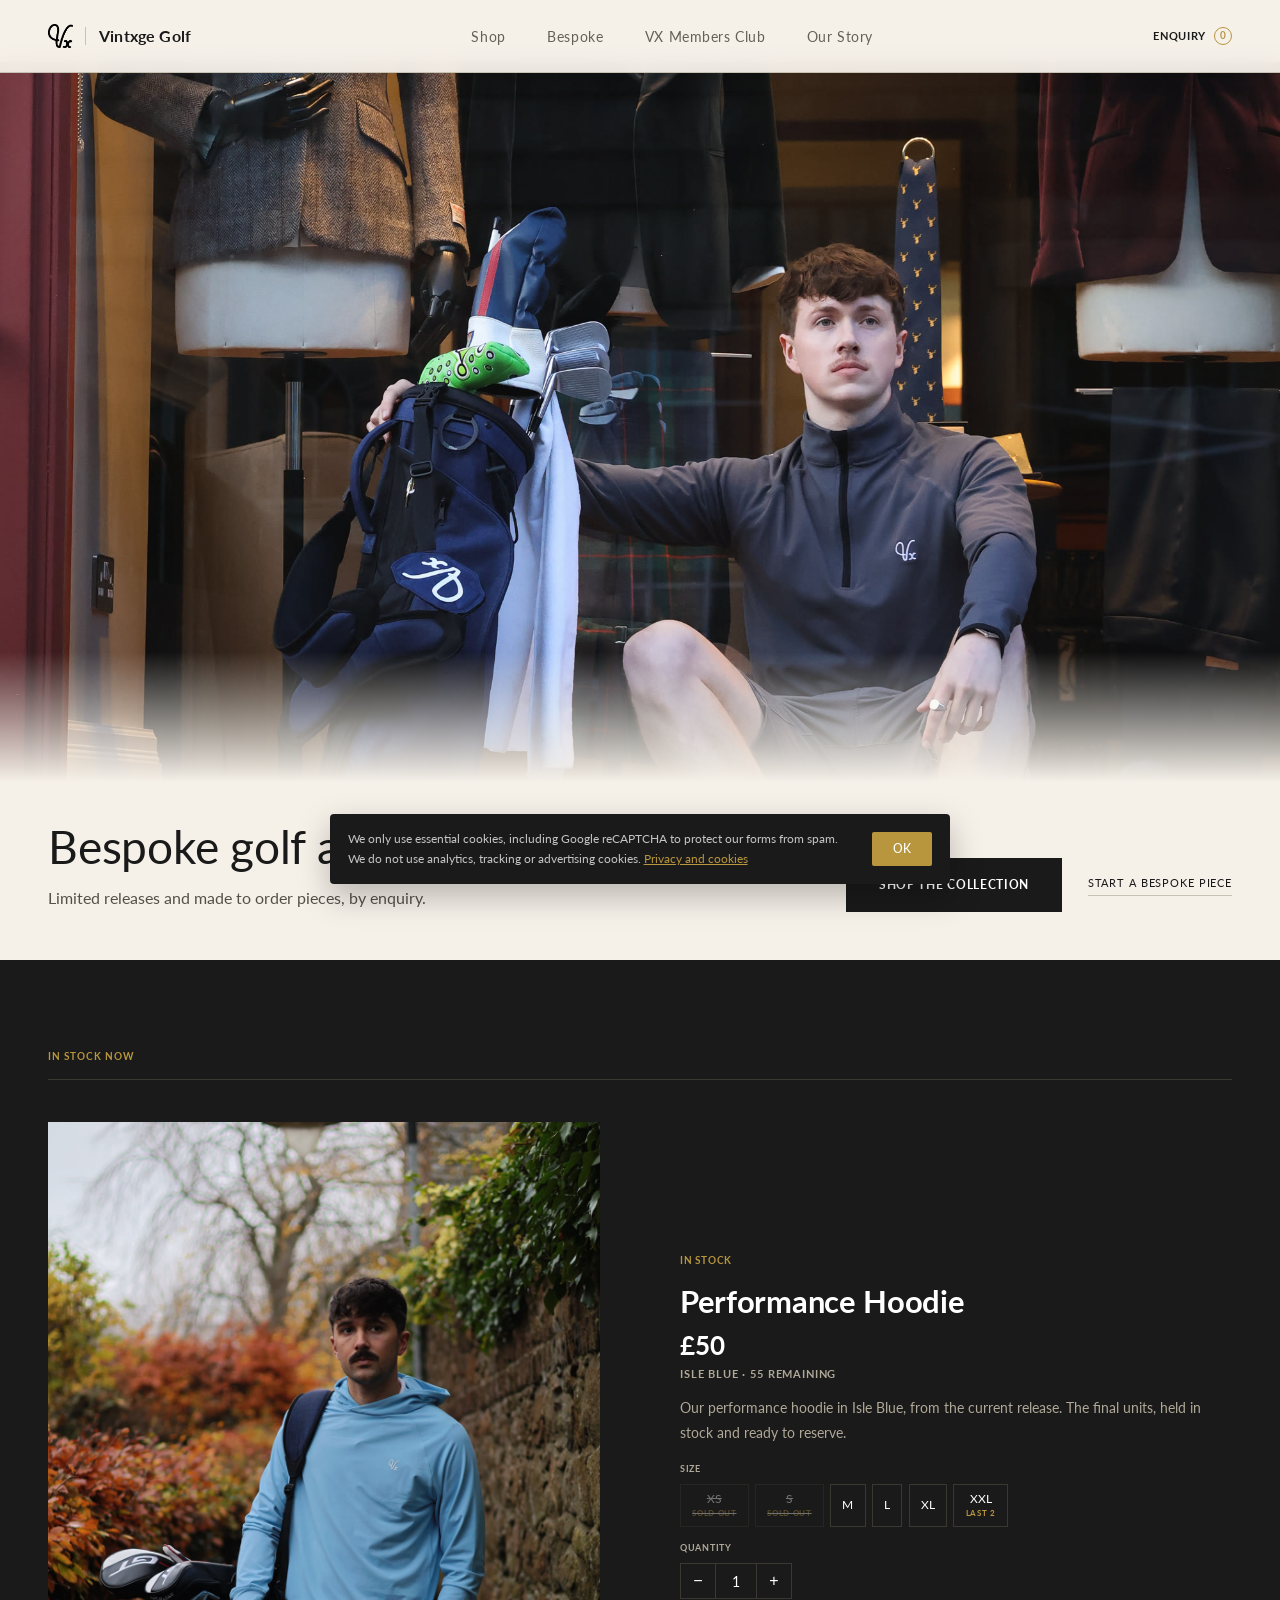
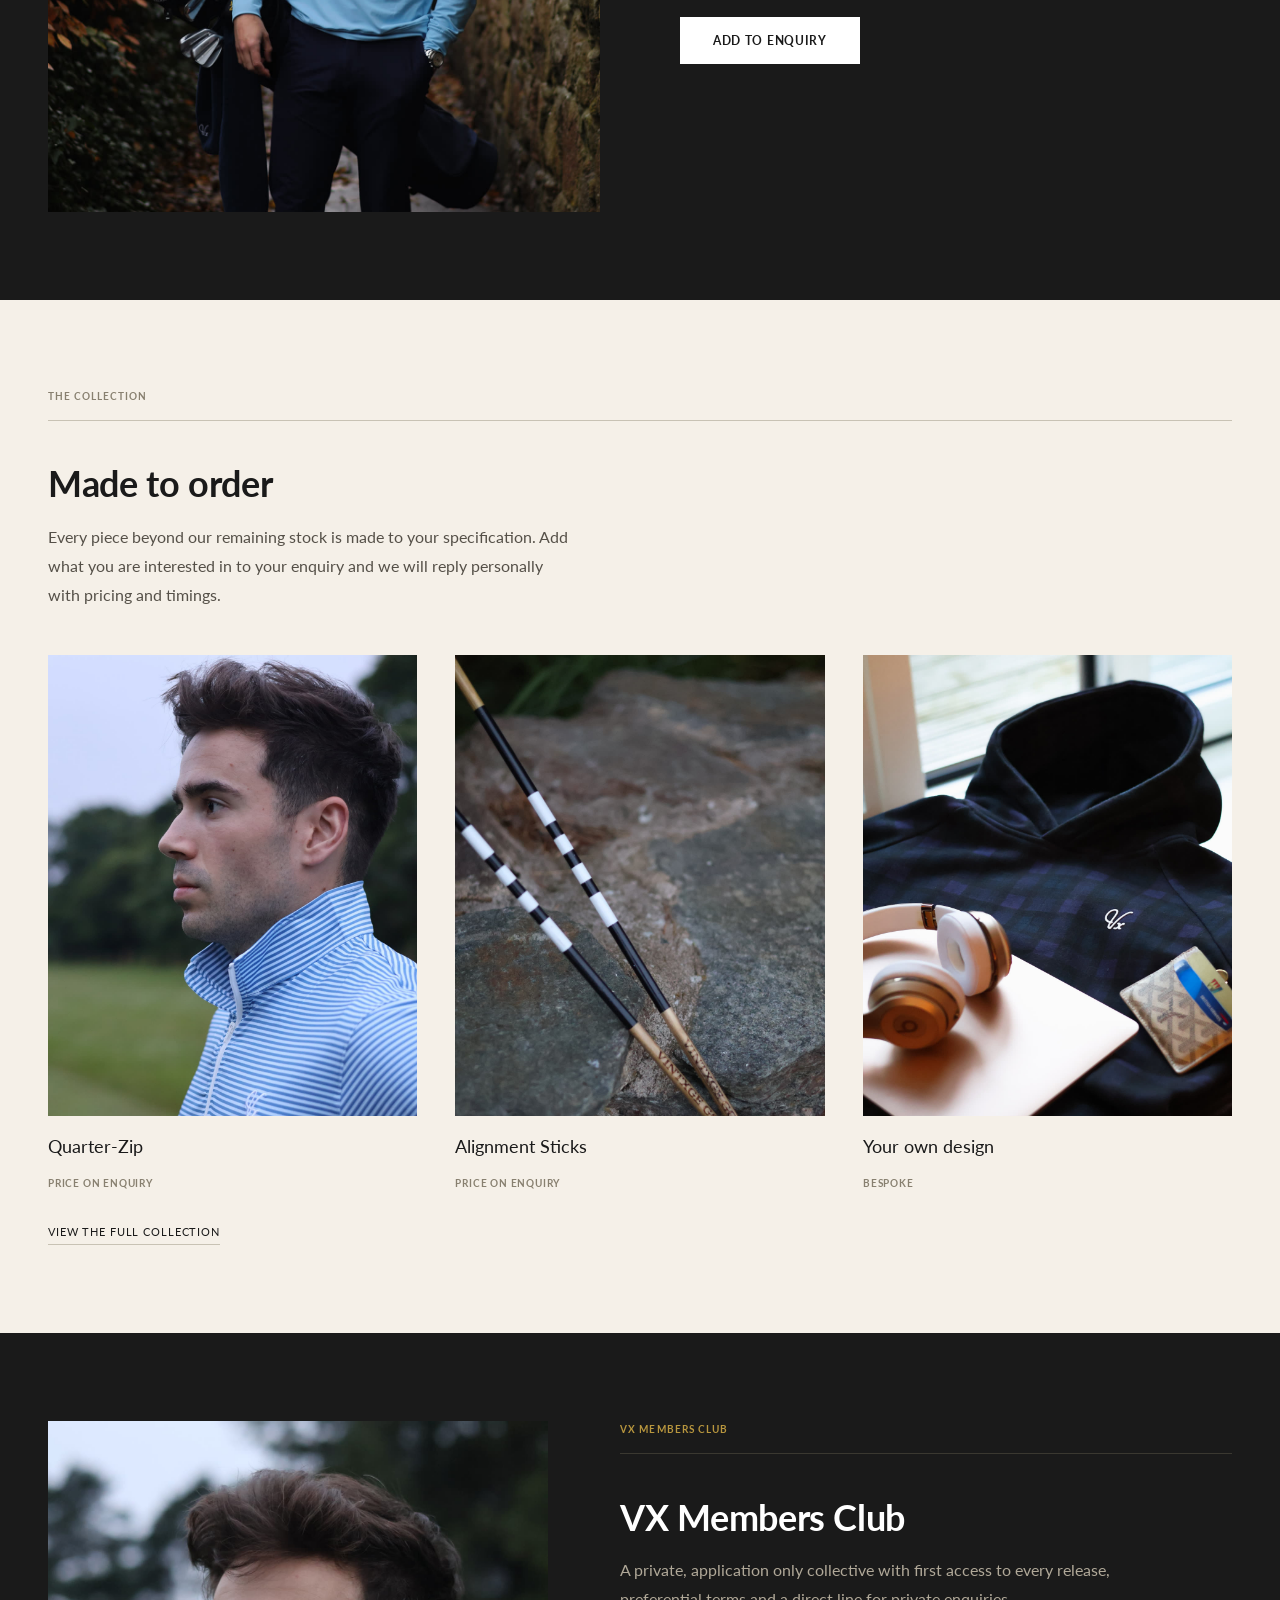
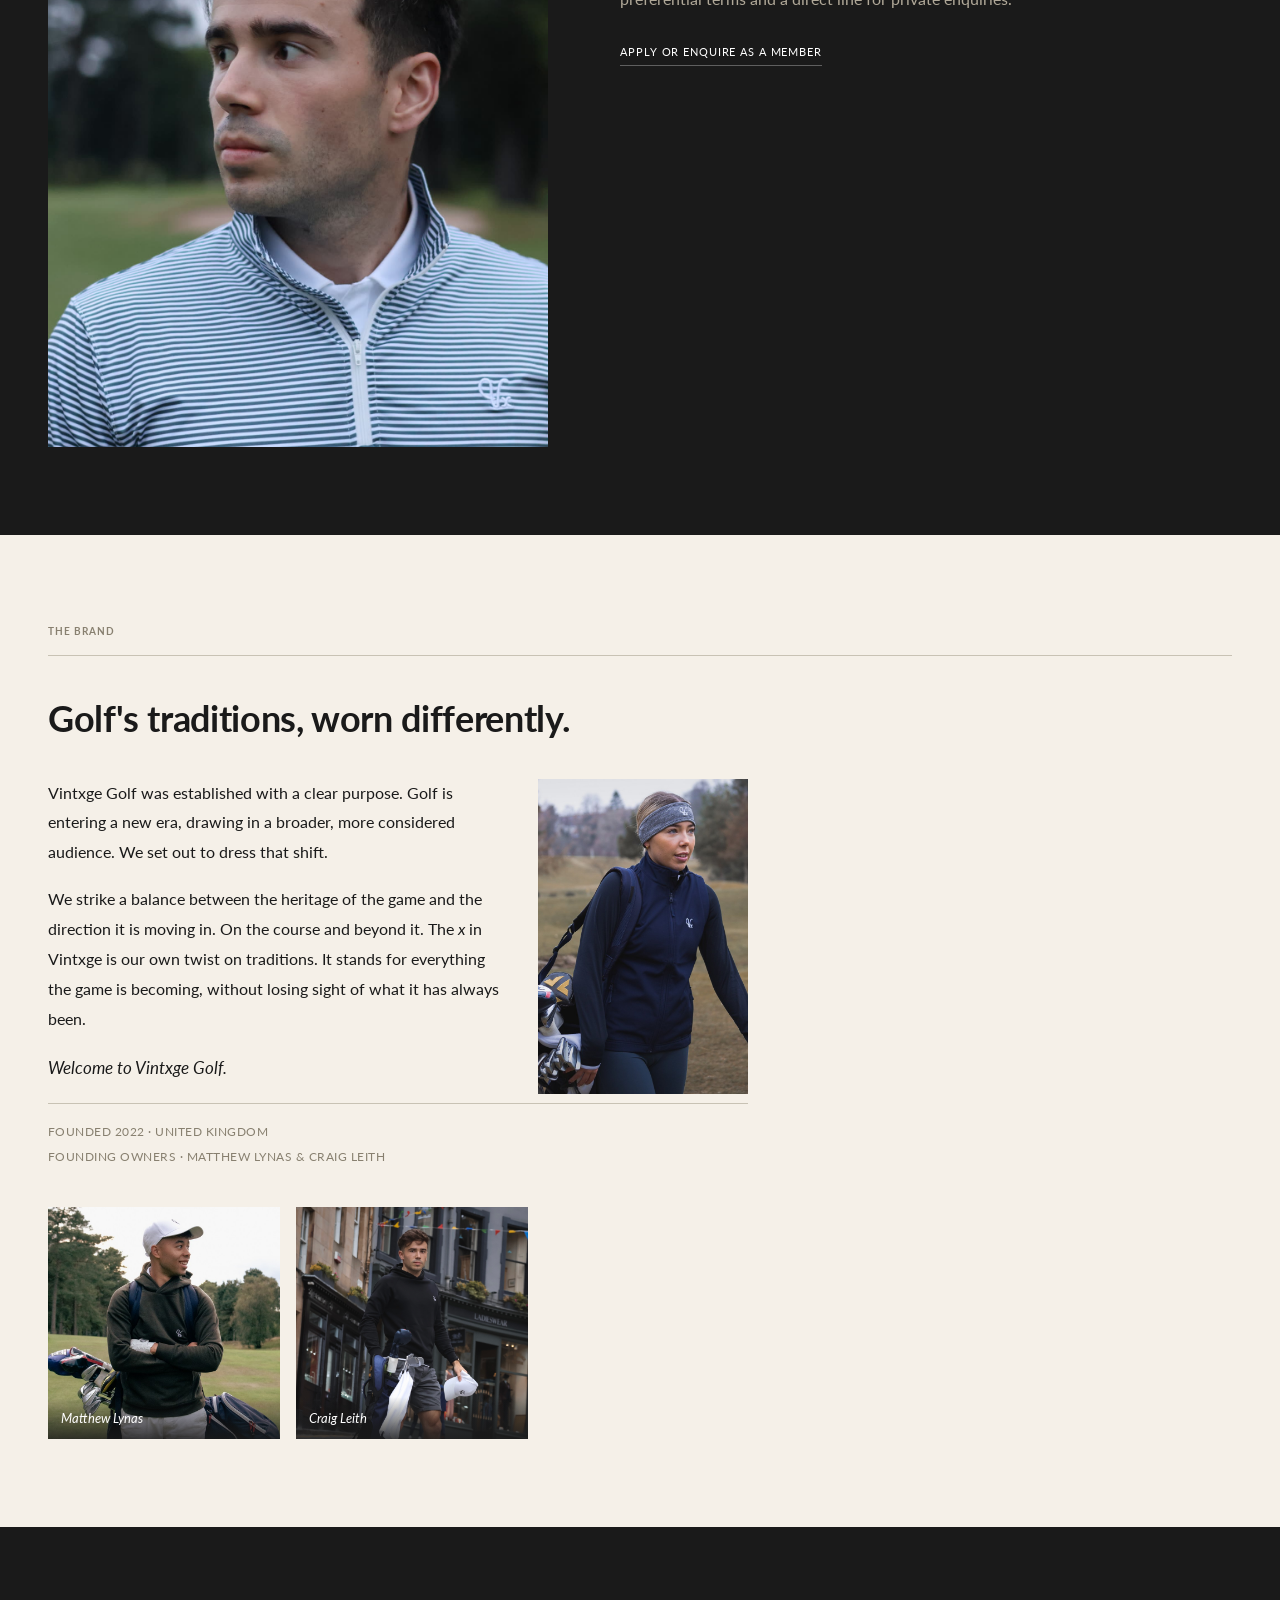
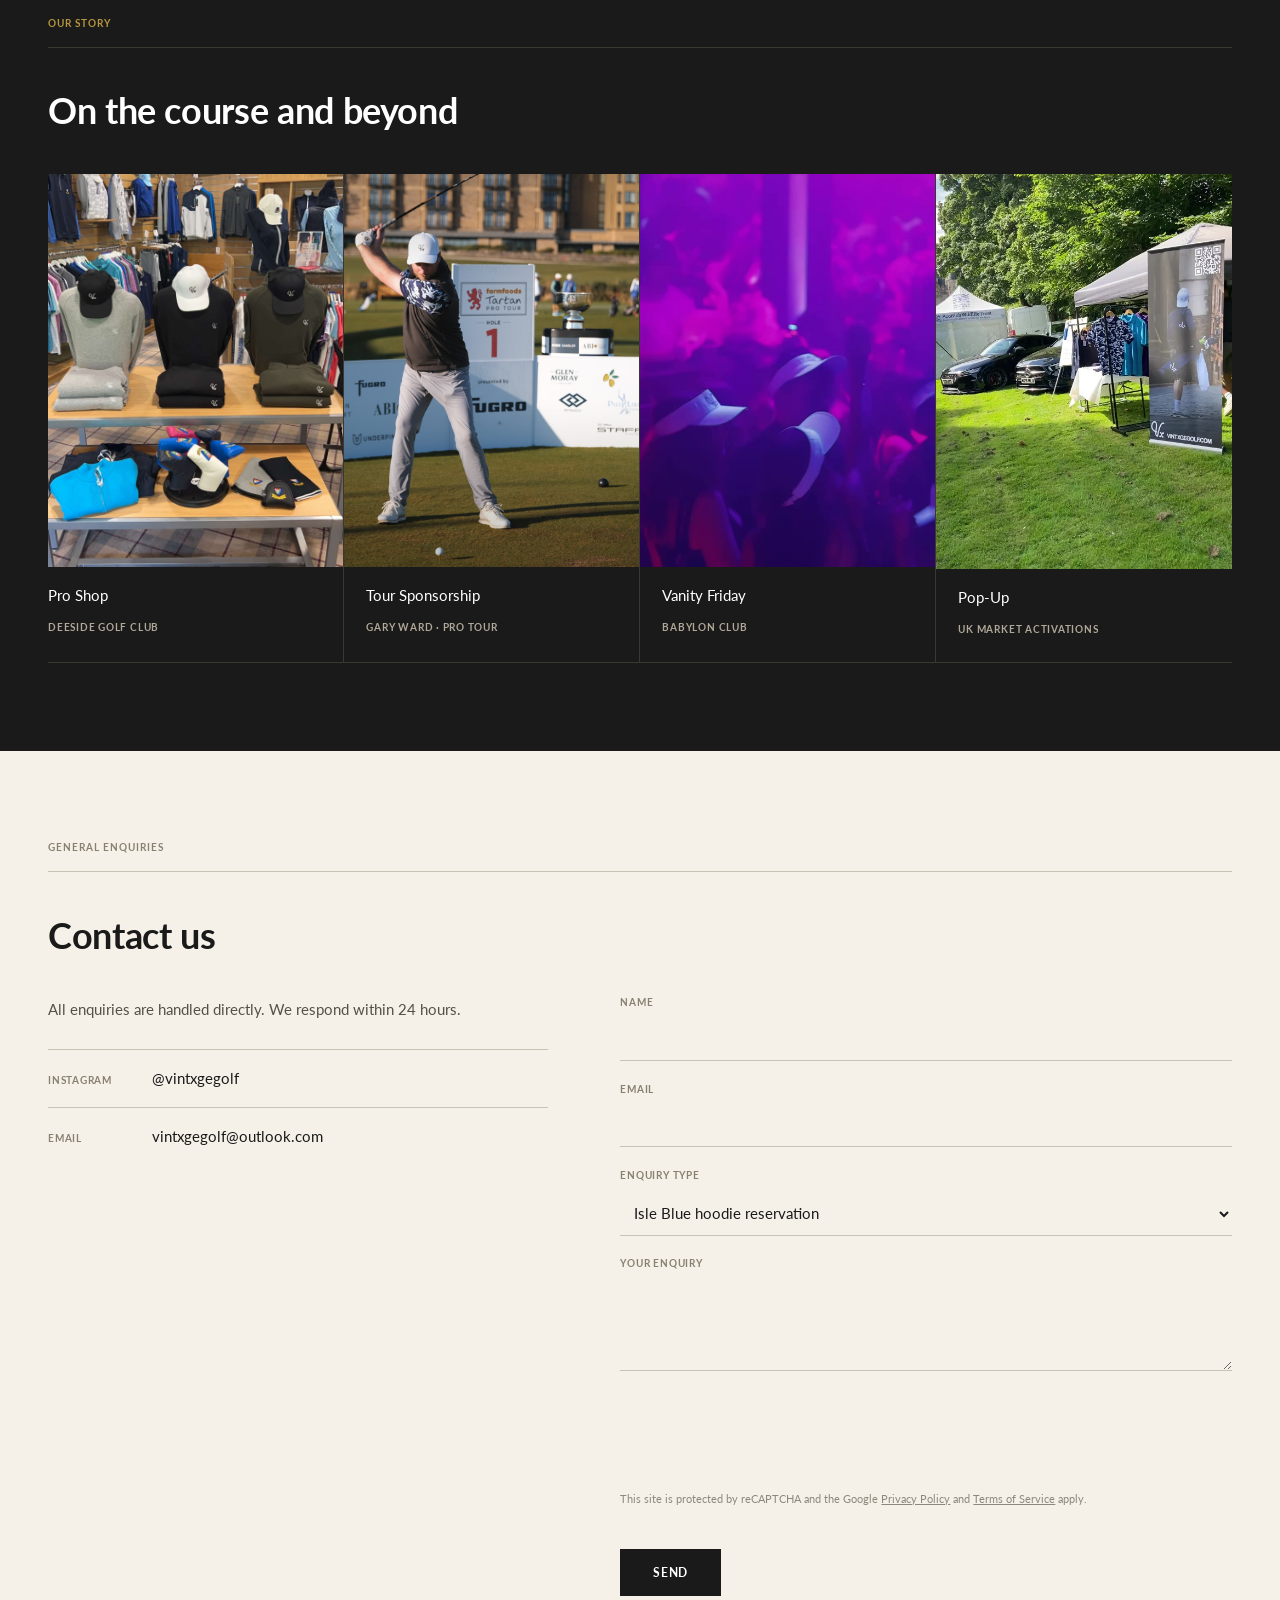
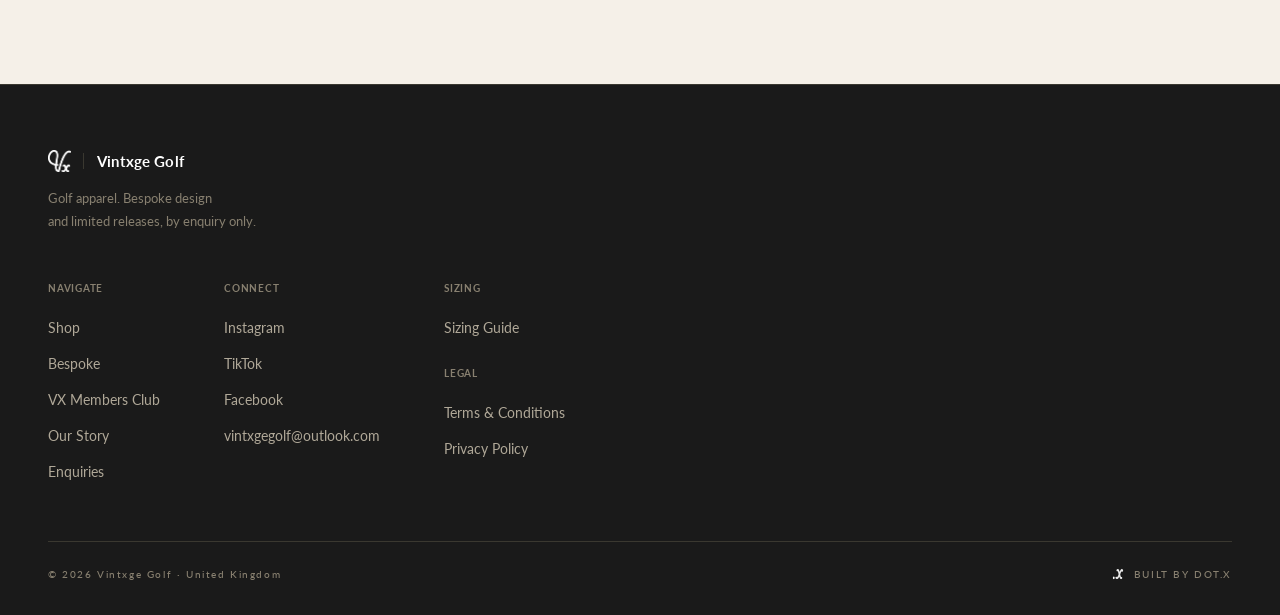
==== commit 36c2b1dc: "Clean-up: Lato type, plain headings, story back on home" ====
--- a/index.html
+++ b/index.html
@@ -52,7 +52,7 @@
 </script>
 <link rel="preconnect" href="https://fonts.googleapis.com">
 <link rel="preconnect" href="https://fonts.gstatic.com" crossorigin>
-<link href="https://fonts.googleapis.com/css2?family=EB+Garamond:ital,wght@0,400;0,500;1,400&family=Jost:wght@400;500&display=swap" rel="stylesheet">
+<link href="https://fonts.googleapis.com/css2?family=Lato:wght@400;700&display=swap" rel="stylesheet">
 <link rel="stylesheet" href="/vx.css">
 </head>
 <body>
@@ -68,7 +68,6 @@
     <li><a href="/bespoke">Bespoke</a></li>
     <li><a href="/members">VX Members Club</a></li>
     <li><a href="/story">Our Story</a></li>
-    <li><a href="/#contact" class="nav-cta">Enquire</a></li>
   </ul>
   <div class="nav-right">
     <button type="button" class="bk-btn" aria-label="Open your enquiry">Enquiry <span class="bk-count">0</span></button>
@@ -83,7 +82,7 @@
   <a href="/bespoke" class="mob-item">Bespoke</a>
   <a href="/members" class="mob-item">VX Members Club</a>
   <a href="/story" class="mob-item">Our Story</a>
-  <a href="/#contact" class="mob-item">Enquire</a>
+  <a href="/#contact" class="mob-item">Contact</a>
 </div>
 
 <section class="hero">
@@ -91,7 +90,7 @@
     <img src="/hero-opt.jpeg" alt="Vintxge Golf" fetchpriority="high">
   </div>
   <div class="hero-cap">
-    <p class="hero-cap-text">Golf's traditions, worn differently. Bespoke golf apparel, by enquiry.</p>
+    <div><h1 class="hero-h1">Bespoke golf apparel from Scotland.</h1><p class="hero-sub">Limited releases and made to order pieces, by enquiry.</p></div>
     <div class="hero-actions">
       <a href="/shop" class="btn">Shop the collection</a>
       <a href="/bespoke" class="text-link" style="margin-top:0">Start a bespoke piece</a>
@@ -99,21 +98,13 @@
   </div>
 </section>
 
-<!-- SCORECARD STRIP -->
-<div class="scorecard-strip">
-  <div class="scorecard-inner">
-    <span>Founded 2022</span><span class="sc-dot">·</span><span>United Kingdom</span><span class="sc-dot">·</span><span>Enquiry by commission</span><span class="sc-dot">·</span><span>Shipped internationally</span>
-  </div>
-</div>
-
-
 <section class="dark" id="instock">
   <div class="section-inner">
     <div class="row-label"><span class="tag gold">In Stock Now</span></div>
-    <article class="p-card" data-id="hoodie-isle-blue" data-name="Performance Hoodie" data-variant="Isle Blue" data-type="stock" data-price="50" data-img="/hoodie-isle-blue-opt.jpeg" data-stock='{"XS": 0, "S": 0, "M": 17, "L": 22, "XL": 14, "XXL": 2}'><div class="feature"><div class="p-media"><img src="/hoodie-isle-blue-opt.jpeg" alt="VX Performance Hoodie in Isle Blue" loading="lazy"><span class="p-flag">55 remaining</span></div><div><div class="p-status">In stock · Final units</div>
+    <article class="p-card" data-id="hoodie-isle-blue" data-name="Performance Hoodie" data-variant="Isle Blue" data-type="stock" data-price="50" data-img="/hoodie-isle-blue-opt.jpeg" data-stock='{"XS": 0, "S": 0, "M": 17, "L": 22, "XL": 14, "XXL": 2}'><div class="feature"><div class="p-media"><img src="/hoodie-isle-blue-opt.jpeg" alt="VX Performance Hoodie in Isle Blue" loading="lazy"></div><div><div class="p-status">In stock</div>
     <h3 class="p-name">Performance Hoodie</h3>
-    <div class="p-meta">Isle Blue · £50</div>
-    <p class="p-desc">Our performance hoodie in Isle Blue, from the current release. These are the final units, held in stock and ready to reserve. Members receive priority.</p>
+    <div class="p-price">£50</div><div class="p-meta">Isle Blue · 55 remaining</div>
+    <p class="p-desc">Our performance hoodie in Isle Blue, from the current release. The final units, held in stock and ready to reserve.</p>
     <div class="p-opts"><div><span class="p-opt-lbl">Size</span><div class="chips" data-opt="size" data-label="Size"><button type="button" class="chip" data-val="XS" aria-pressed="false" disabled>XS<small>Sold out</small></button><button type="button" class="chip" data-val="S" aria-pressed="false" disabled>S<small>Sold out</small></button><button type="button" class="chip" data-val="M" aria-pressed="false">M</button><button type="button" class="chip" data-val="L" aria-pressed="false">L</button><button type="button" class="chip" data-val="XL" aria-pressed="false">XL</button><button type="button" class="chip" data-val="XXL" aria-pressed="false">XXL<small>Last 2</small></button></div></div><div><span class="p-opt-lbl">Quantity</span><div class="qty"><button type="button" data-step="-1" aria-label="Decrease">−</button><input type="number" min="1" value="1" aria-label="Quantity"><button type="button" data-step="1" aria-label="Increase">+</button></div></div></div>
     <button type="button" class="btn p-add">Add to enquiry</button>
     <div class="p-hint" aria-live="polite"></div></div></div></article>
@@ -123,11 +114,11 @@
 <section id="collection">
   <div class="section-inner">
     <div class="row-label"><span class="tag">The Collection</span></div>
-    <h2 class="s-h2">Produced to order, <i>by commission.</i></h2>
+    <h2 class="s-h2">Made to order</h2>
     <p class="s-intro" style="margin-bottom:2.8rem">Every piece beyond our remaining stock is made to your specification. Add what you are interested in to your enquiry and we will reply personally with pricing and timings.</p>
     <div class="teasers">
-      <a class="teaser" href="/shop#quarter-zip"><div class="frame"><img src="/qz-IMG_3832-opt.jpeg" alt="VX Quarter-Zip" loading="lazy"></div><b>Quarter-Zip</b><span>By commission</span></a>
-      <a class="teaser" href="/shop#alignment-sticks"><div class="frame"><img src="/sticks-rock-opt.jpeg" alt="VX Alignment Sticks" loading="lazy"></div><b>Alignment Sticks</b><span>By commission</span></a>
+      <a class="teaser" href="/shop#quarter-zip"><div class="frame"><img src="/qz-IMG_3832-opt.jpeg" alt="VX Quarter-Zip" loading="lazy"></div><b>Quarter-Zip</b><span>Price on enquiry</span></a>
+      <a class="teaser" href="/shop#alignment-sticks"><div class="frame"><img src="/sticks-rock-opt.jpeg" alt="VX Alignment Sticks" loading="lazy"></div><b>Alignment Sticks</b><span>Price on enquiry</span></a>
       <a class="teaser" href="/bespoke#builder"><div class="frame"><img src="/commission-detail-opt.jpeg" alt="VX bespoke commission" loading="lazy"></div><b>Your own design</b><span>Bespoke</span></a>
     </div>
     <a href="/shop" class="text-link">View the full collection</a>
@@ -136,27 +127,80 @@
 
 <section class="dark">
   <div class="section-inner split">
-    <div class="frame"><img src="/members-hero-opt.jpeg" alt="VX Members Club" loading="lazy"></div>
+    <div class="frame"><img src="/qz-IMG_3821-opt.jpeg" alt="VX Members Club detail" loading="lazy"></div>
     <div>
       <div class="row-label"><span class="tag gold">VX Members Club</span></div>
-      <h2 class="s-h2">Not for everyone. <i>By design.</i></h2>
+      <h2 class="s-h2">VX Members Club</h2>
       <p class="s-intro">A private, application only collective with first access to every release, preferential terms and a direct line for private enquiries.</p>
       <a href="/members" class="text-link">Apply or enquire as a member</a>
     </div>
   </div>
 </section>
 
-<section>
-  <div class="section-inner split">
-    <div>
-      <div class="row-label"><span class="tag">Our Story</span></div>
-      <h2 class="s-h2">A record, <i>not a pitch.</i></h2>
-      <p class="s-intro">From the pro shop at Deeside Golf Club to tour sponsorship on the Farmfoods Tartan Pro Tour, Vintxge Golf has been built on the course and beyond it.</p>
-      <a href="/story" class="text-link">Read our story</a>
-    </div>
-    <div class="frame"><img src="/deeside-proshop.jpeg" alt="VX at the Deeside Golf Club pro shop" loading="lazy"></div>
-  </div>
-</section>
+
+<section id="brand">
+  <div class="section-inner">
+    <div class="row-label">
+      <span class="tag">The Brand</span>
+    </div>
+    <h2 class="s-h2">Golf's traditions, <i>worn differently.</i></h2>
+
+    <div class="brand-body brand-clearfix" style="margin-top:2.4rem">
+      <div class="brand-float">
+        <img src="/brand-model-opt.jpeg" alt="Vintxge Golf">
+      </div>
+      <p>Vintxge Golf was established with a clear purpose. Golf is entering a new era, drawing in a broader, more considered audience. We set out to dress that shift.</p>
+      <p>We strike a balance between the heritage of the game and the direction it is moving in. On the course and beyond it. The <span style="font-style:italic;font-family:var(--serif)">x</span> in Vintxge is our own twist on traditions. It stands for everything the game is becoming, without losing sight of what it has always been.</p>
+      <p style="font-family:var(--serif);font-style:italic;margin-top:1rem;font-size:1.05rem">Welcome to Vintxge Golf.</p>
+      <div style="border-top:1px solid var(--grey);margin-top:1.2rem;padding-top:1rem">
+        <p style="color:#888070;font-size:0.78rem;font-family:var(--mono);letter-spacing:.04em;text-transform:uppercase;line-height:2">Founded 2022 · United Kingdom<br>Founding Owners · Matthew Lynas &amp; Craig Leith</p>
+      </div>
+    </div>
+
+    <div class="brand-founders">
+      <div class="founder">
+        <div class="founder-photo" style="overflow:hidden"><img src="/matthew-opt.jpeg" alt="Matthew Lynas" style="width:100%;height:135%;object-fit:cover;object-position:center top;margin-top:-35%"></div>
+        <div class="founder-overlay">Matthew Lynas</div>
+      </div>
+      <div class="founder">
+        <div class="founder-photo"><img src="/craig-opt.jpeg.jpg" alt="Craig Leith" style="object-fit:cover;width:100%;height:100%;object-position:center;transform:translateY(0%)"></div>
+        <div class="founder-overlay">Craig Leith</div>
+      </div>
+    </div>
+
+  </div>
+</section>
+
+
+
+<section id="edit" class="dark">
+  <div class="section-inner">
+    <div class="row-label">
+      <span class="tag gold">Our Story</span>
+    </div>
+    <h2 class="s-h2">On the course and beyond</h2>
+    <div class="edit-grid" style="margin-top:2.6rem">
+      <div class="edit-card">
+        <div class="frame"><img src="/deeside-proshop.jpeg" alt="VX pro shop at Deeside Golf Club" loading="lazy"></div>
+        <div class="edit-pad cap"><b>Pro Shop</b><span>Deeside Golf Club</span></div>
+      </div>
+      <div class="edit-card">
+        <div class="frame"><img src="/gary-ward-tour.png" alt="Gary Ward on the pro tour" loading="lazy"></div>
+        <div class="edit-pad cap"><b>Tour Sponsorship</b><span>Gary Ward · Pro Tour</span></div>
+      </div>
+      <div class="edit-card">
+        <div class="frame"><video src="/vanity-friday.mp4" poster="/vanity-poster.jpg" autoplay muted loop playsinline></video></div>
+        <div class="edit-pad cap"><b>Vanity Friday</b><span>Babylon Club</span></div>
+      </div>
+      <div class="edit-card">
+        <div class="frame"><video src="/popup-market.mp4" poster="/popup-poster.jpg" autoplay muted loop playsinline></video></div>
+        <div class="edit-pad cap"><b>Pop-Up</b><span>UK Market Activations</span></div>
+      </div>
+    </div>
+  </div>
+</section>
+
+
 
 <!-- CONTACT -->
 <section id="contact">
@@ -164,7 +208,7 @@
     <div class="row-label">
       <span class="tag">General Enquiries</span>
     </div>
-    <h2 class="s-h2">Get in touch.</h2>
+    <h2 class="s-h2">Contact us</h2>
     <div class="contact-grid" style="margin-top:2.4rem">
       <div class="contact-info">
         <p>All enquiries are handled directly. We respond within 24 hours.</p>
--- a/vx.css
+++ b/vx.css
@@ -555,6 +555,34 @@
 .btn,.form-submit{font-size:.72rem;padding:1rem 2rem}
 .p-name,.tier-name,.drop-name{font-family:var(--serif)}
 
+/* ============ CLEAN-UP PASS ============ */
+.hero-cap{align-items:flex-end;padding:2.4rem 3rem 3rem;gap:1.6rem}
+.hero-h1{font-family:var(--serif);font-weight:400;font-size:clamp(2rem,4.2vw,3.4rem);line-height:1.05;color:var(--black)}
+.hero-h1 i{font-style:italic}
+.hero-sub{margin-top:.7rem;color:#555048;font-size:1rem}
+@media(max-width:700px){.hero-cap{padding:1.8rem 1.4rem 2.4rem;align-items:flex-start}}
+.p-price{font-family:var(--serif);font-size:1.6rem;line-height:1;margin:.2rem 0 .5rem}
+.dark .p-price{color:var(--white)}
+.feature{gap:5rem}
+.feature .p-name{font-size:clamp(1.6rem,2.4vw,2.1rem)}
+.p-select{width:100%;max-width:340px;background:transparent;border:1px solid var(--grey);padding:.7rem .8rem;font-family:var(--body);font-size:.9rem;color:var(--black);border-radius:0;appearance:auto}
+.dark .p-select{border-color:#3a3830;color:var(--white);background:#1a1a1a}
+
+/* ============ PROFESSIONAL TYPE: single sans family (aligned with Benoil) ============ */
+:root{--serif:'Lato',system-ui,sans-serif;--body:'Lato',system-ui,sans-serif;--mono:'Lato',system-ui,sans-serif}
+body{font-size:16px;line-height:1.7}
+h1,h2,h3,.s-h2,.hero-h1,.page-head h1,.p-name,.tier-name,.drop-name{font-family:var(--body);font-weight:700;letter-spacing:-.01em}
+.s-h2{font-size:clamp(1.6rem,2.8vw,2.3rem);line-height:1.2}
+.hero-h1{font-size:clamp(1.9rem,3.6vw,2.9rem);line-height:1.15}
+h1 i,h2 i,h3 i,.s-h2 i,.hero-h1 i{font-style:normal}
+.p-price{font-family:var(--body);font-weight:700}
+.nav-mark .word,.f-mark .word{font-family:var(--body);font-weight:700;letter-spacing:.01em}
+.nav-links a{letter-spacing:.04em;text-transform:none;font-size:.88rem;font-weight:400}
+.row-label,.row-label .ct,.p-status,.p-meta,.p-opt-lbl,.teaser span,.bk-step h4,.f-col h4,.form label,.members-code-label,.contact-channel .lbl,.tier-price,.edit-card .cap span,.p-hint,.bk-item .bk-price,.chip small{letter-spacing:.08em;font-weight:700}
+.btn,.form-submit,.bk-btn{letter-spacing:.06em;font-weight:700}
+.mob-nav a{font-family:var(--body);font-weight:700}
+.hero-cap-text,.brand-quote,.comm-row .n{font-style:normal}
+
 /* ===== SHARED KIT: reCAPTCHA and cookie notice ===== */
 .rc-wrap{padding:1rem 1.25rem .9rem;display:flex;flex-direction:column;gap:.55rem}
 .rc-widget{min-height:78px}
@@ -564,12 +592,12 @@
 .rc-note a{text-decoration:underline}
 @media(max-width:360px){.rc-widget{transform:scale(.88);transform-origin:0 0;min-height:70px}}
 .kit-hp{position:absolute!important;left:-10000px!important;width:1px;height:1px;overflow:hidden}
-.ck-bar{position:fixed;left:16px;right:16px;bottom:16px;z-index:100000;max-width:620px;margin:0 auto;background:#1a1a1a;color:#ffffff;font-family:'Jost',system-ui,sans-serif;
+.ck-bar{position:fixed;left:16px;right:16px;bottom:16px;z-index:100000;max-width:620px;margin:0 auto;background:#1a1a1a;color:#ffffff;font-family:'Lato',system-ui,sans-serif;
   display:flex;align-items:center;gap:1rem;padding:.95rem 1.1rem;box-shadow:0 12px 32px rgba(0,0,0,.25);border-radius:4px;transform:translateY(140%);transition:transform .45s cubic-bezier(.16,1,.3,1)}
 .ck-bar.show{transform:none}
 .ck-bar p{margin:0;font-size:.78rem;line-height:1.6;color:rgba(255,255,255,.75);flex:1}
 .ck-bar a{color:#b8963e;text-decoration:underline}
-.ck-bar button{flex-shrink:0;background:#b8963e;color:#ffffff;border:0;padding:.6rem 1.3rem;font-family:'Jost',system-ui,sans-serif;font-size:.78rem;font-weight:500;letter-spacing:.04em;cursor:pointer;border-radius:2px}
+.ck-bar button{flex-shrink:0;background:#b8963e;color:#ffffff;border:0;padding:.6rem 1.3rem;font-family:'Lato',system-ui,sans-serif;font-size:.78rem;font-weight:500;letter-spacing:.04em;cursor:pointer;border-radius:2px}
 @media(max-width:560px){.ck-bar{flex-direction:column;align-items:stretch;text-align:left}.ck-bar button{width:100%}}
 @media(prefers-reduced-motion:reduce){.ck-bar{transition:none}}
 .form .rc-wrap{padding:.25rem 0 .5rem;color:#6b6558}
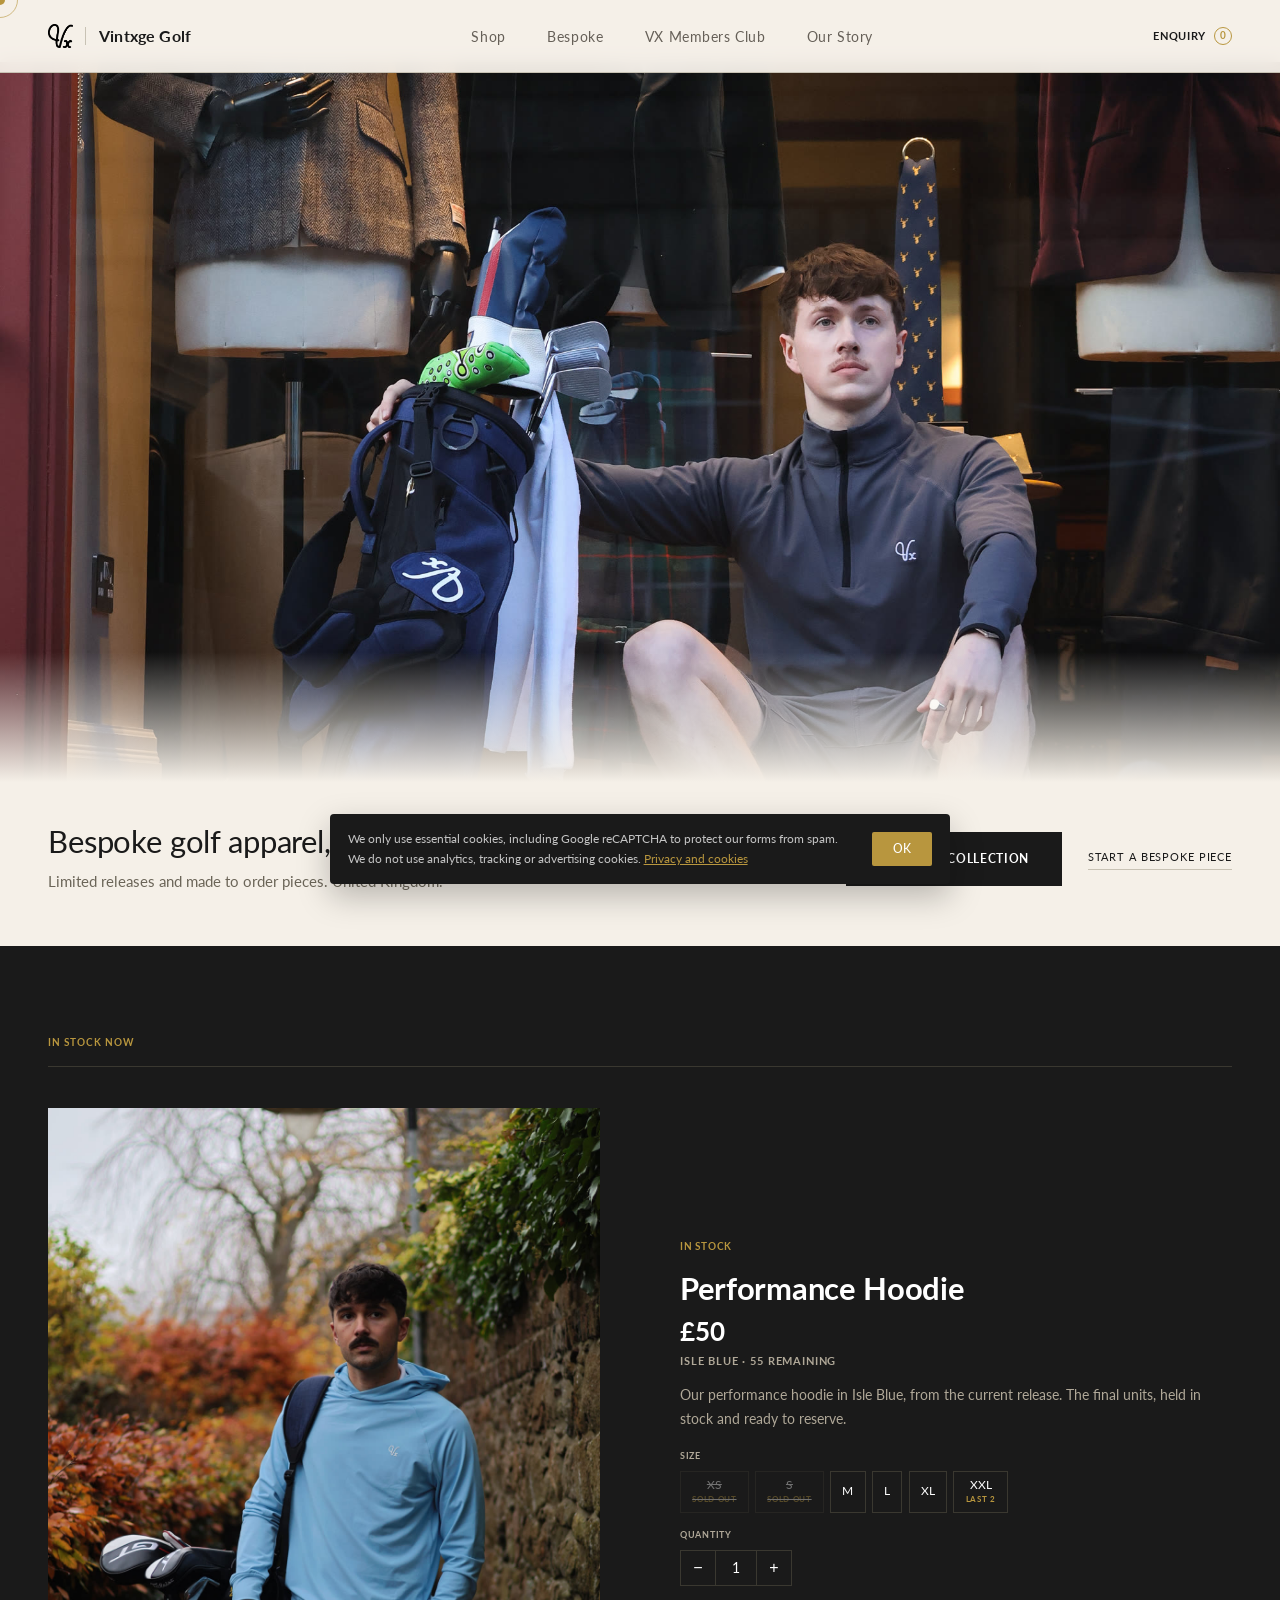
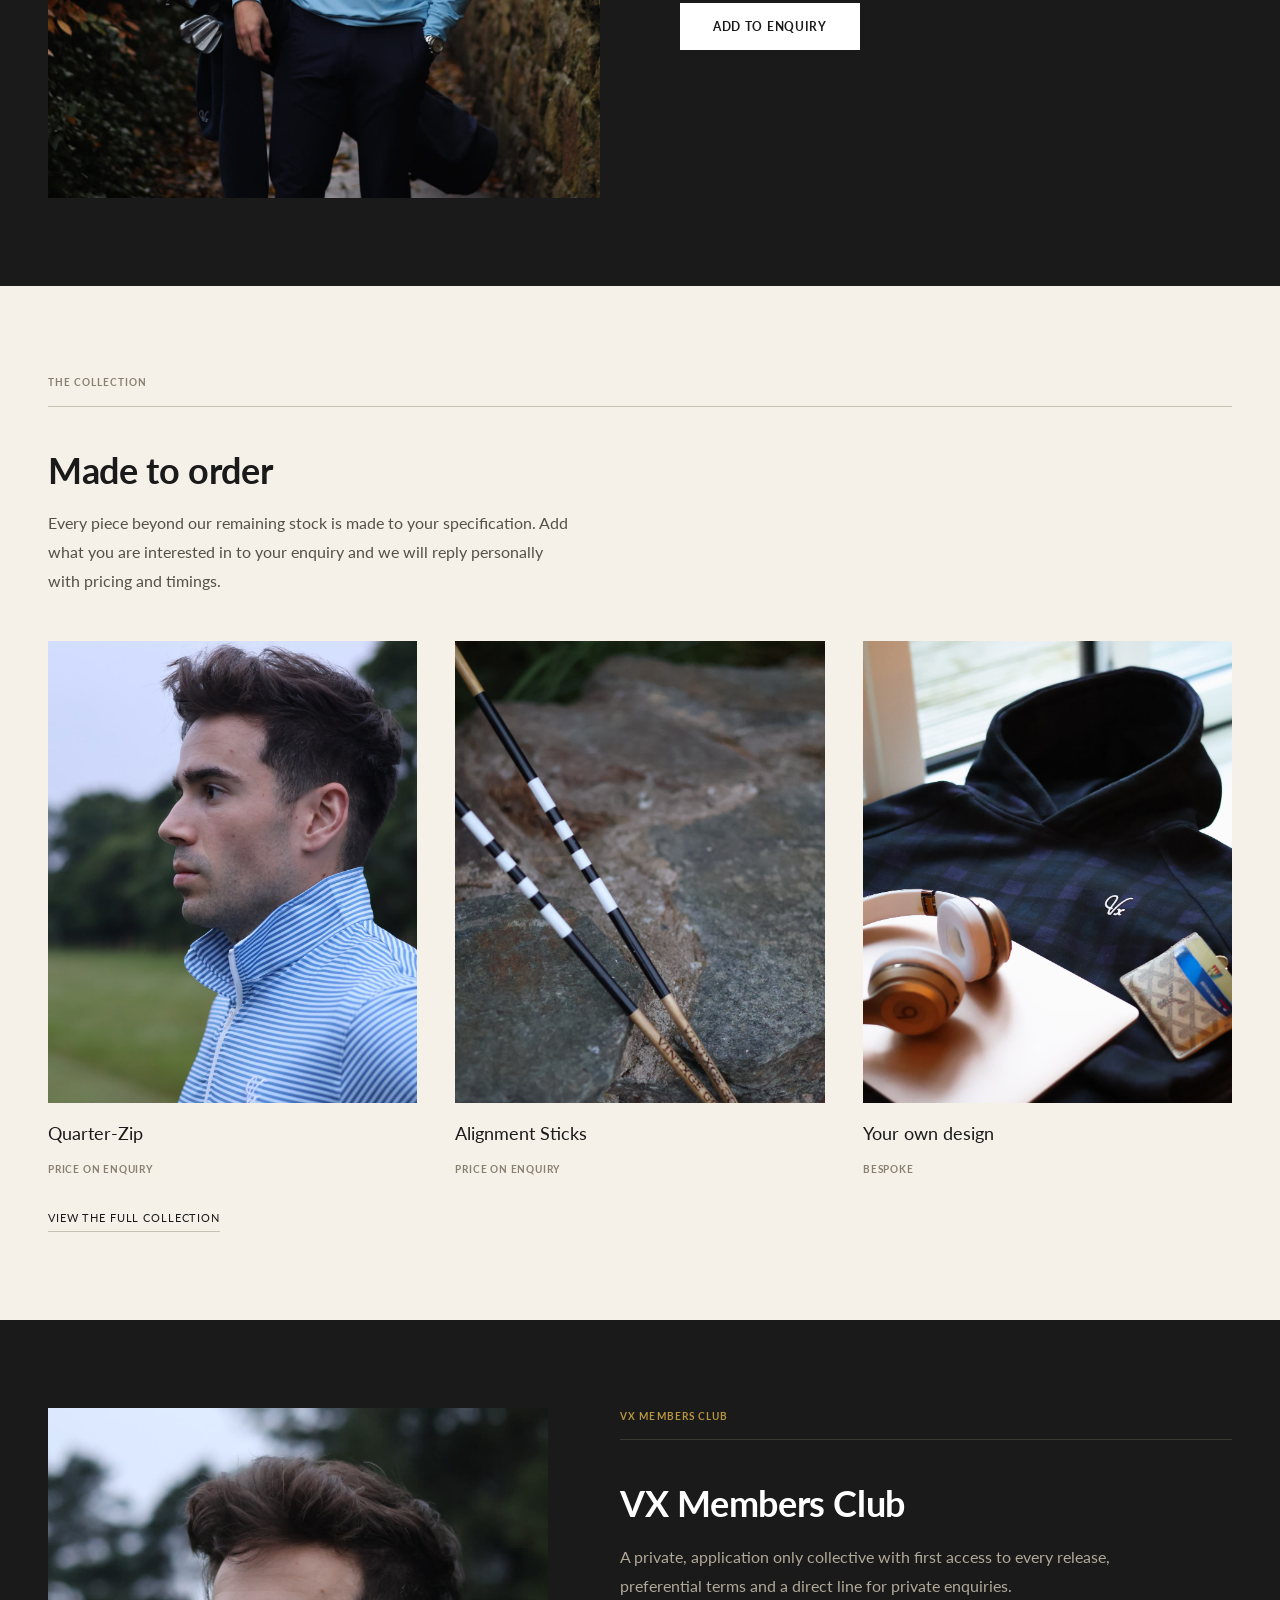
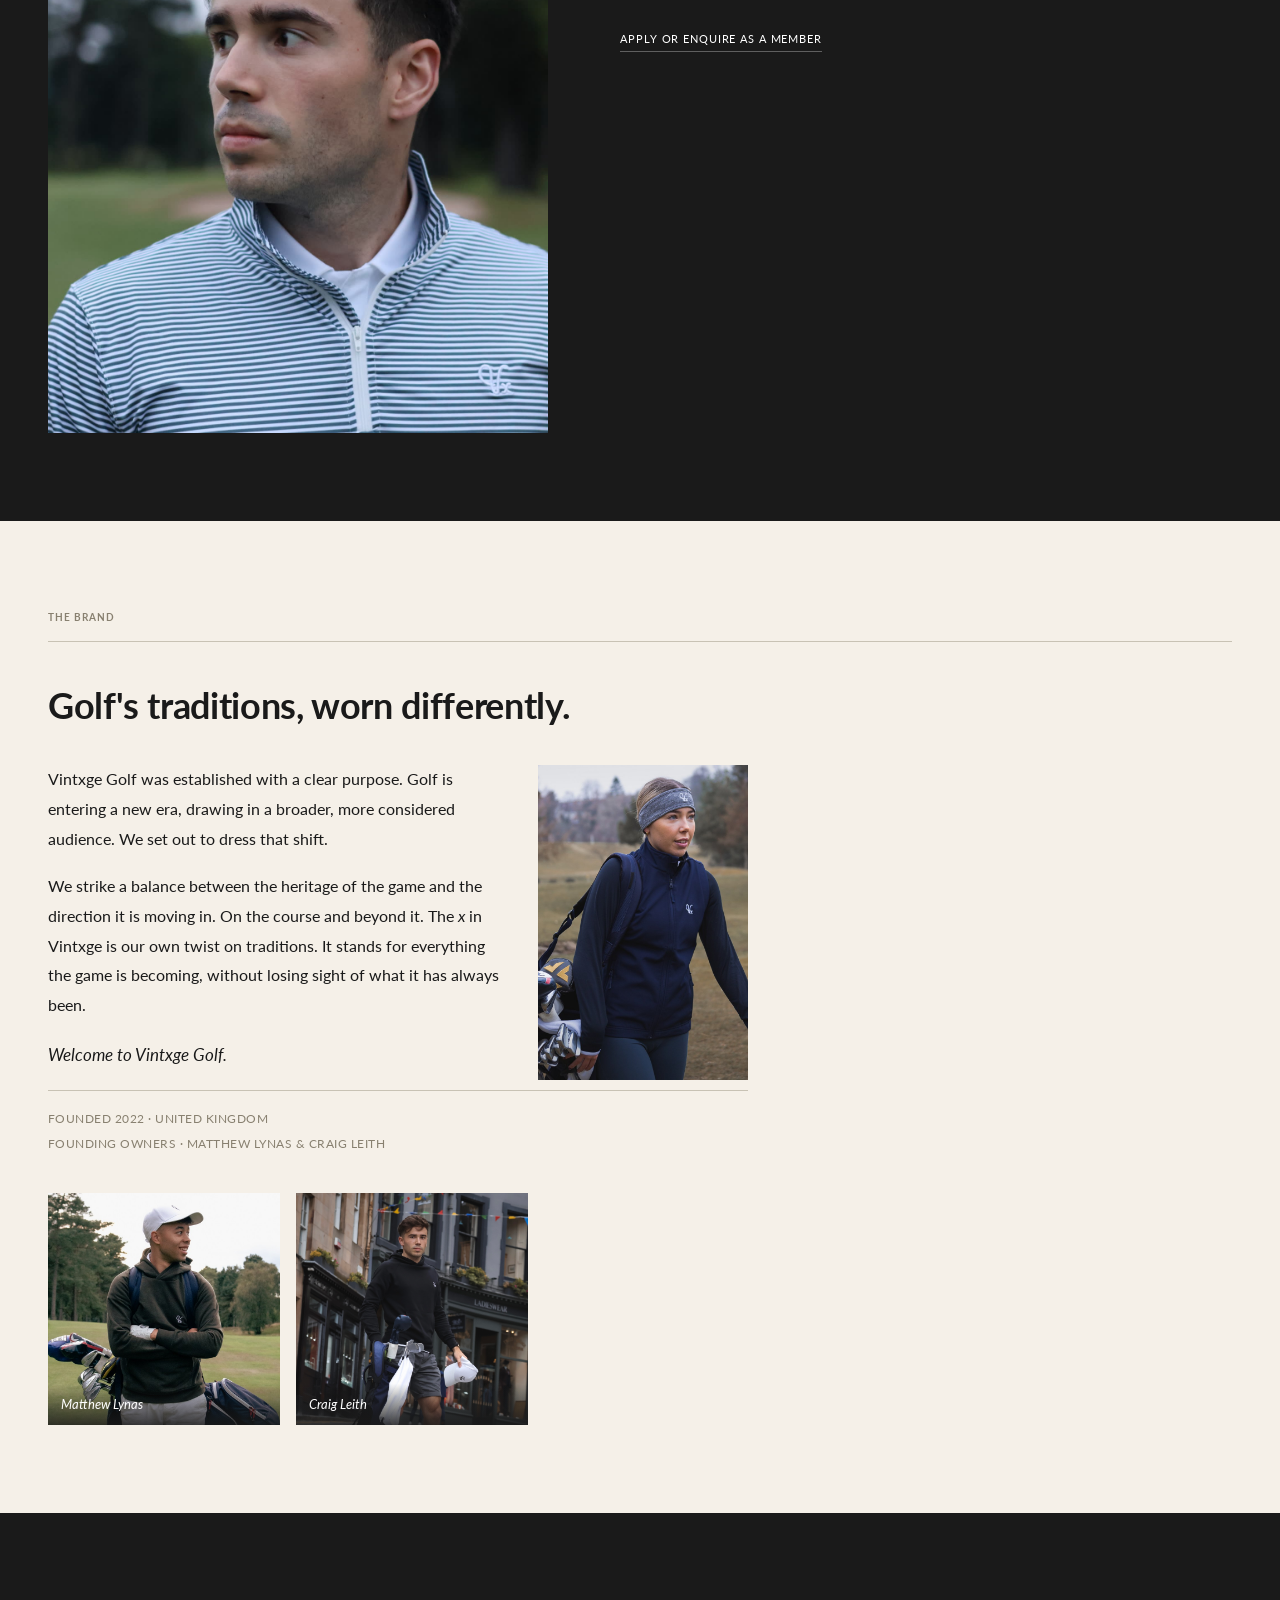
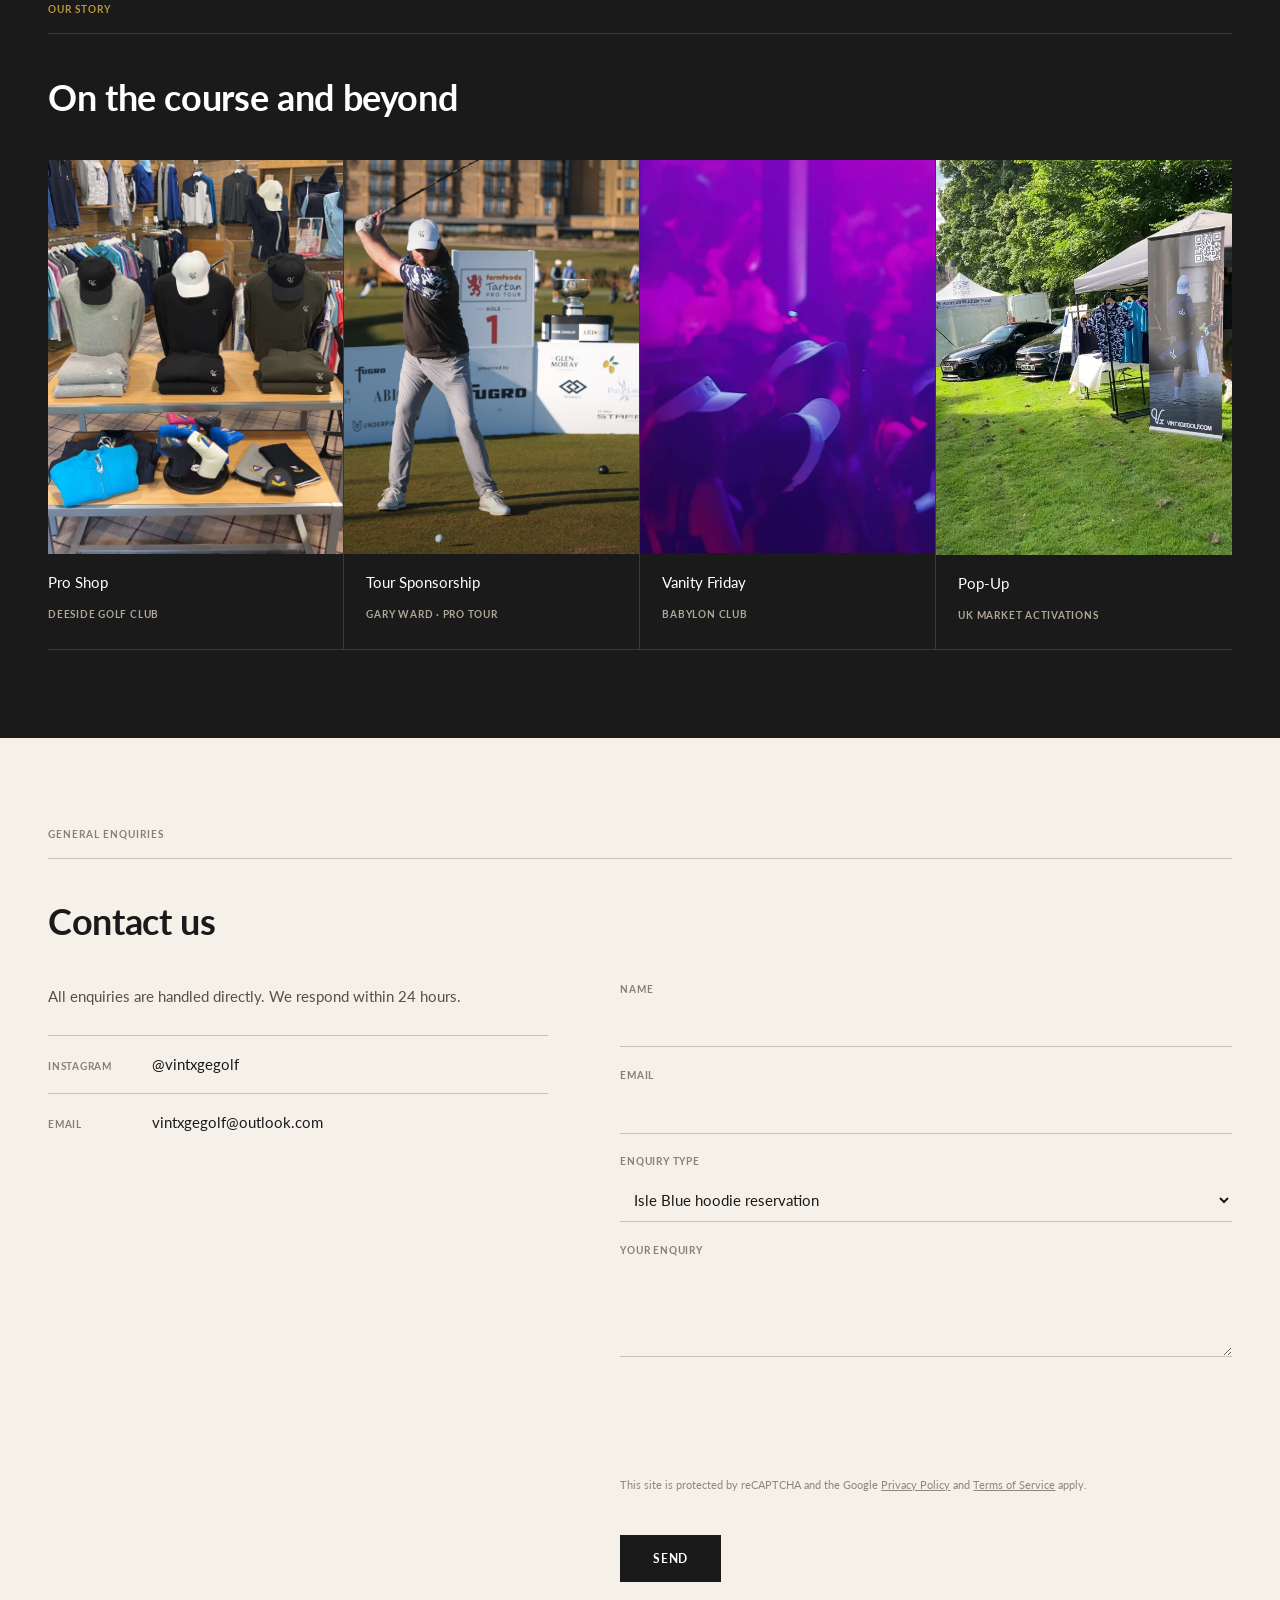
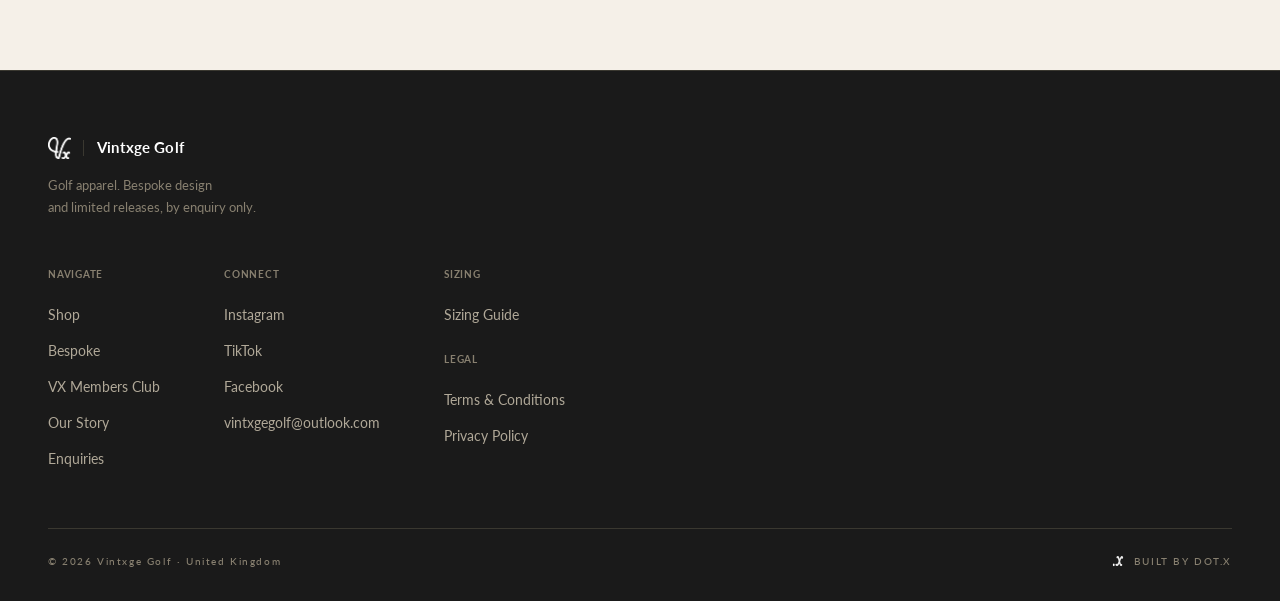
==== commit 1b811cce: "Lighter hero caption, UK wording, gold cursor back" ====
--- a/index.html
+++ b/index.html
@@ -52,10 +52,12 @@
 </script>
 <link rel="preconnect" href="https://fonts.googleapis.com">
 <link rel="preconnect" href="https://fonts.gstatic.com" crossorigin>
-<link href="https://fonts.googleapis.com/css2?family=Lato:wght@400;700&display=swap" rel="stylesheet">
+<link href="https://fonts.googleapis.com/css2?family=Lato:wght@300;400;700&display=swap" rel="stylesheet">
 <link rel="stylesheet" href="/vx.css">
 </head>
 <body>
+<div class="cursor" id="cursor"></div>
+<div class="cursor-ring" id="cursorRing"></div>
 
 <nav>
   <a href="/" class="nav-mark">
@@ -90,7 +92,7 @@
     <img src="/hero-opt.jpeg" alt="Vintxge Golf" fetchpriority="high">
   </div>
   <div class="hero-cap">
-    <div><h1 class="hero-h1">Bespoke golf apparel from Scotland.</h1><p class="hero-sub">Limited releases and made to order pieces, by enquiry.</p></div>
+    <div><h1 class="hero-h1">Bespoke golf apparel, by enquiry.</h1><p class="hero-sub">Limited releases and made to order pieces. United Kingdom.</p></div>
     <div class="hero-actions">
       <a href="/shop" class="btn">Shop the collection</a>
       <a href="/bespoke" class="text-link" style="margin-top:0">Start a bespoke piece</a>
--- a/vx.css
+++ b/vx.css
@@ -583,6 +583,22 @@
 .mob-nav a{font-family:var(--body);font-weight:700}
 .hero-cap-text,.brand-quote,.comm-row .n{font-style:normal}
 
+/* ============ HERO CAPTION: lighter, aligned to the section grid ============ */
+.hero-cap{max-width:calc(1280px + 6rem);padding:2.6rem 3rem 3.2rem;align-items:center;gap:2rem}
+.hero-h1{font-weight:300;font-size:clamp(1.5rem,2.4vw,2.1rem);line-height:1.25;letter-spacing:0}
+.hero-sub{margin-top:.45rem;font-size:.95rem;color:#6b6558}
+@media(max-width:600px){.hero-cap{padding:1.8rem 1.5rem 2.4rem;align-items:flex-start}}
+
+/* ============ GOLD CURSOR ============ */
+@media(pointer:fine){
+  *{cursor:none !important}
+  .cursor{position:fixed;top:0;left:0;z-index:9999;pointer-events:none;width:10px;height:10px;border-radius:50%;background:var(--gold);transform:translate(-50%,-50%);transition:width .2s ease,height .2s ease,background .2s ease}
+  .cursor-ring{position:fixed;top:0;left:0;z-index:9998;pointer-events:none;width:36px;height:36px;border-radius:50%;border:1px solid var(--gold);transform:translate(-50%,-50%);transition:transform .12s ease,width .2s ease,height .2s ease,opacity .2s ease;opacity:.6}
+  .cursor.hover{width:6px;height:6px}
+  .cursor-ring.hover{width:52px;height:52px;opacity:.4}
+}
+@media not (pointer:fine){.cursor,.cursor-ring{display:none}}
+
 /* ===== SHARED KIT: reCAPTCHA and cookie notice ===== */
 .rc-wrap{padding:1rem 1.25rem .9rem;display:flex;flex-direction:column;gap:.55rem}
 .rc-widget{min-height:78px}
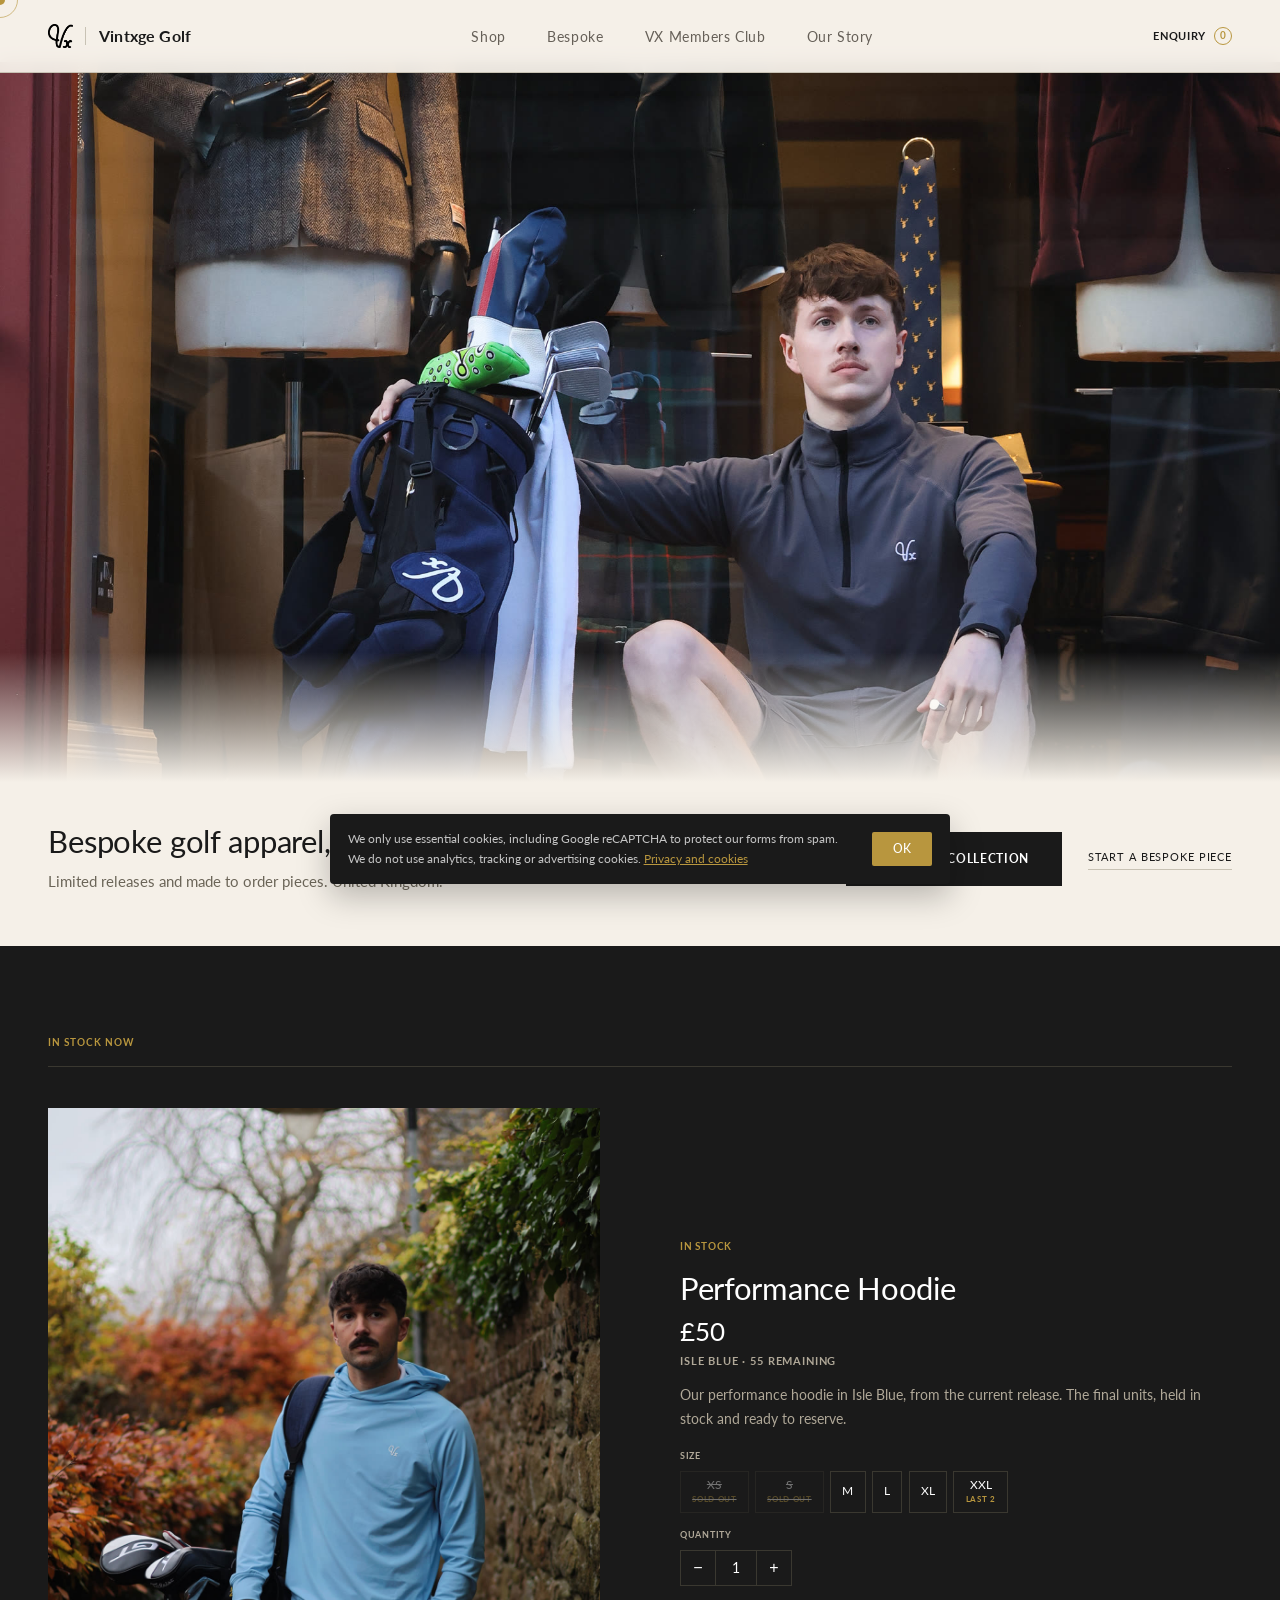
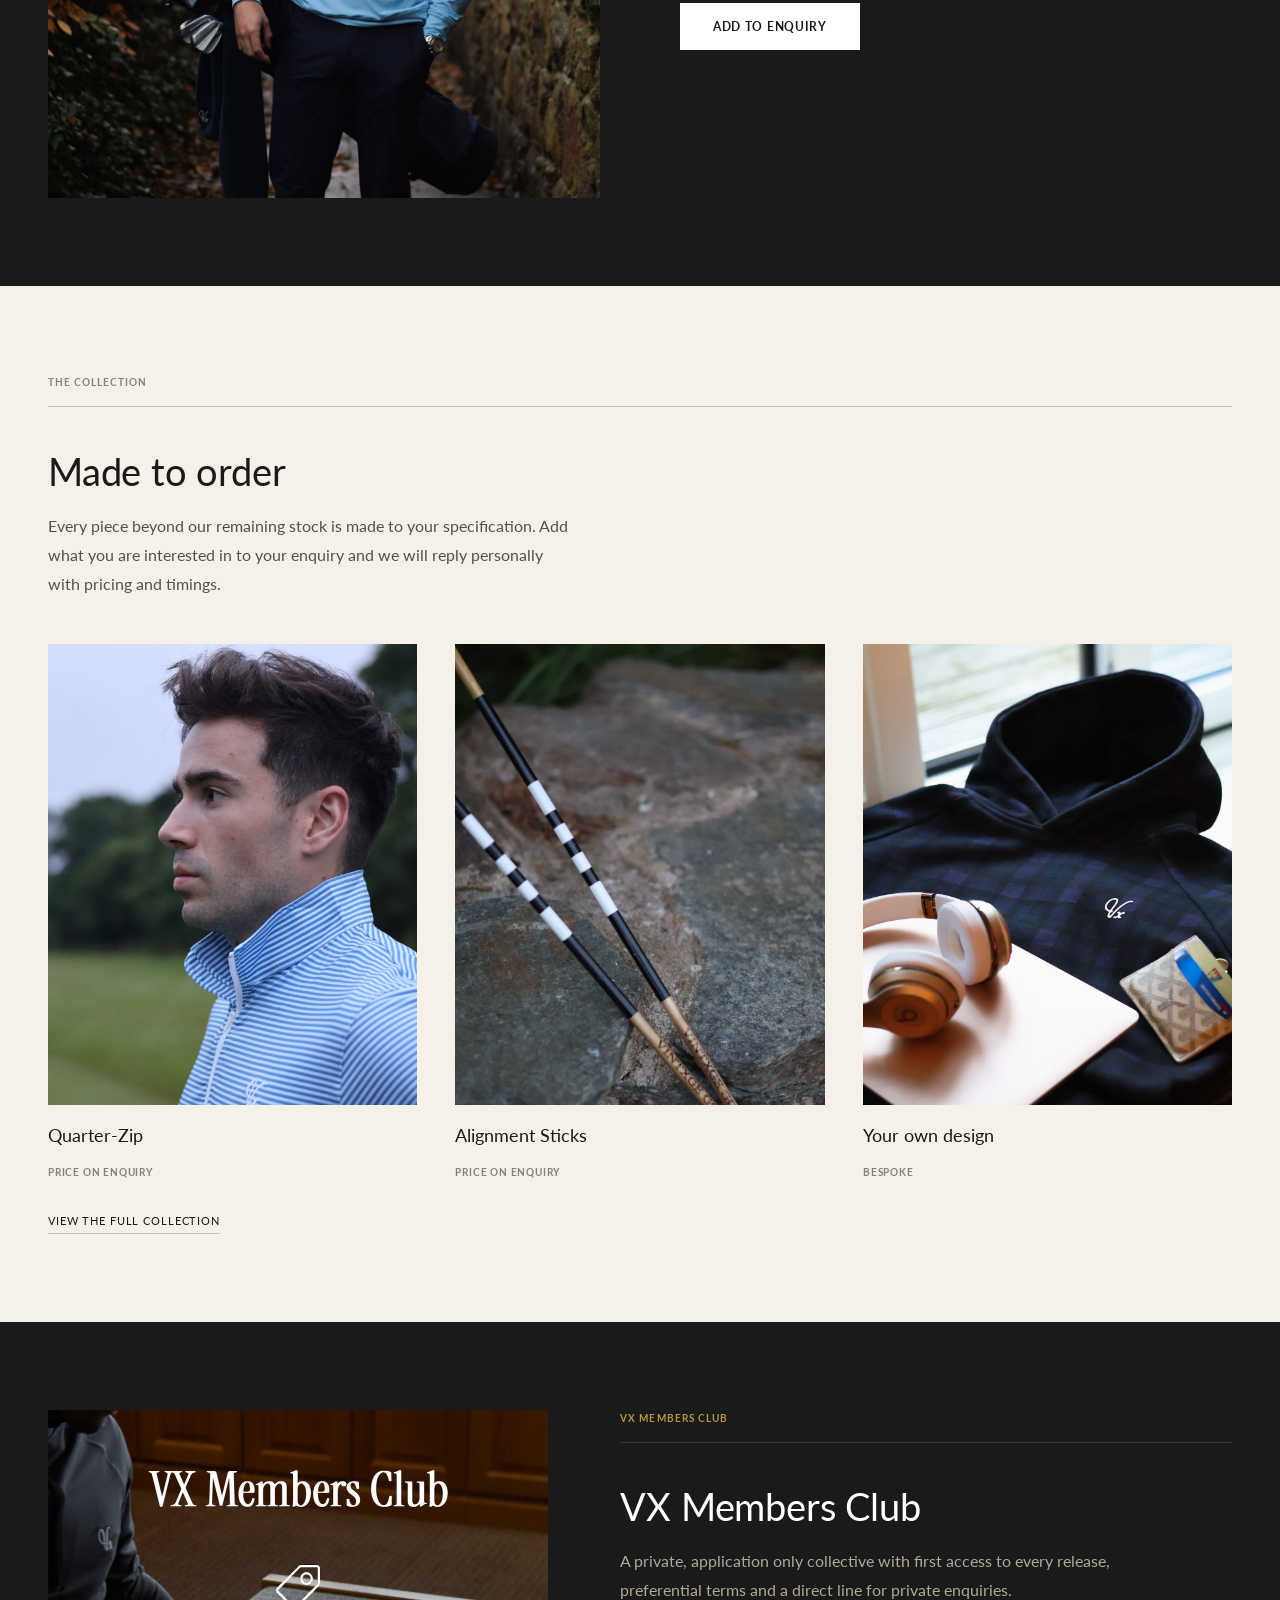
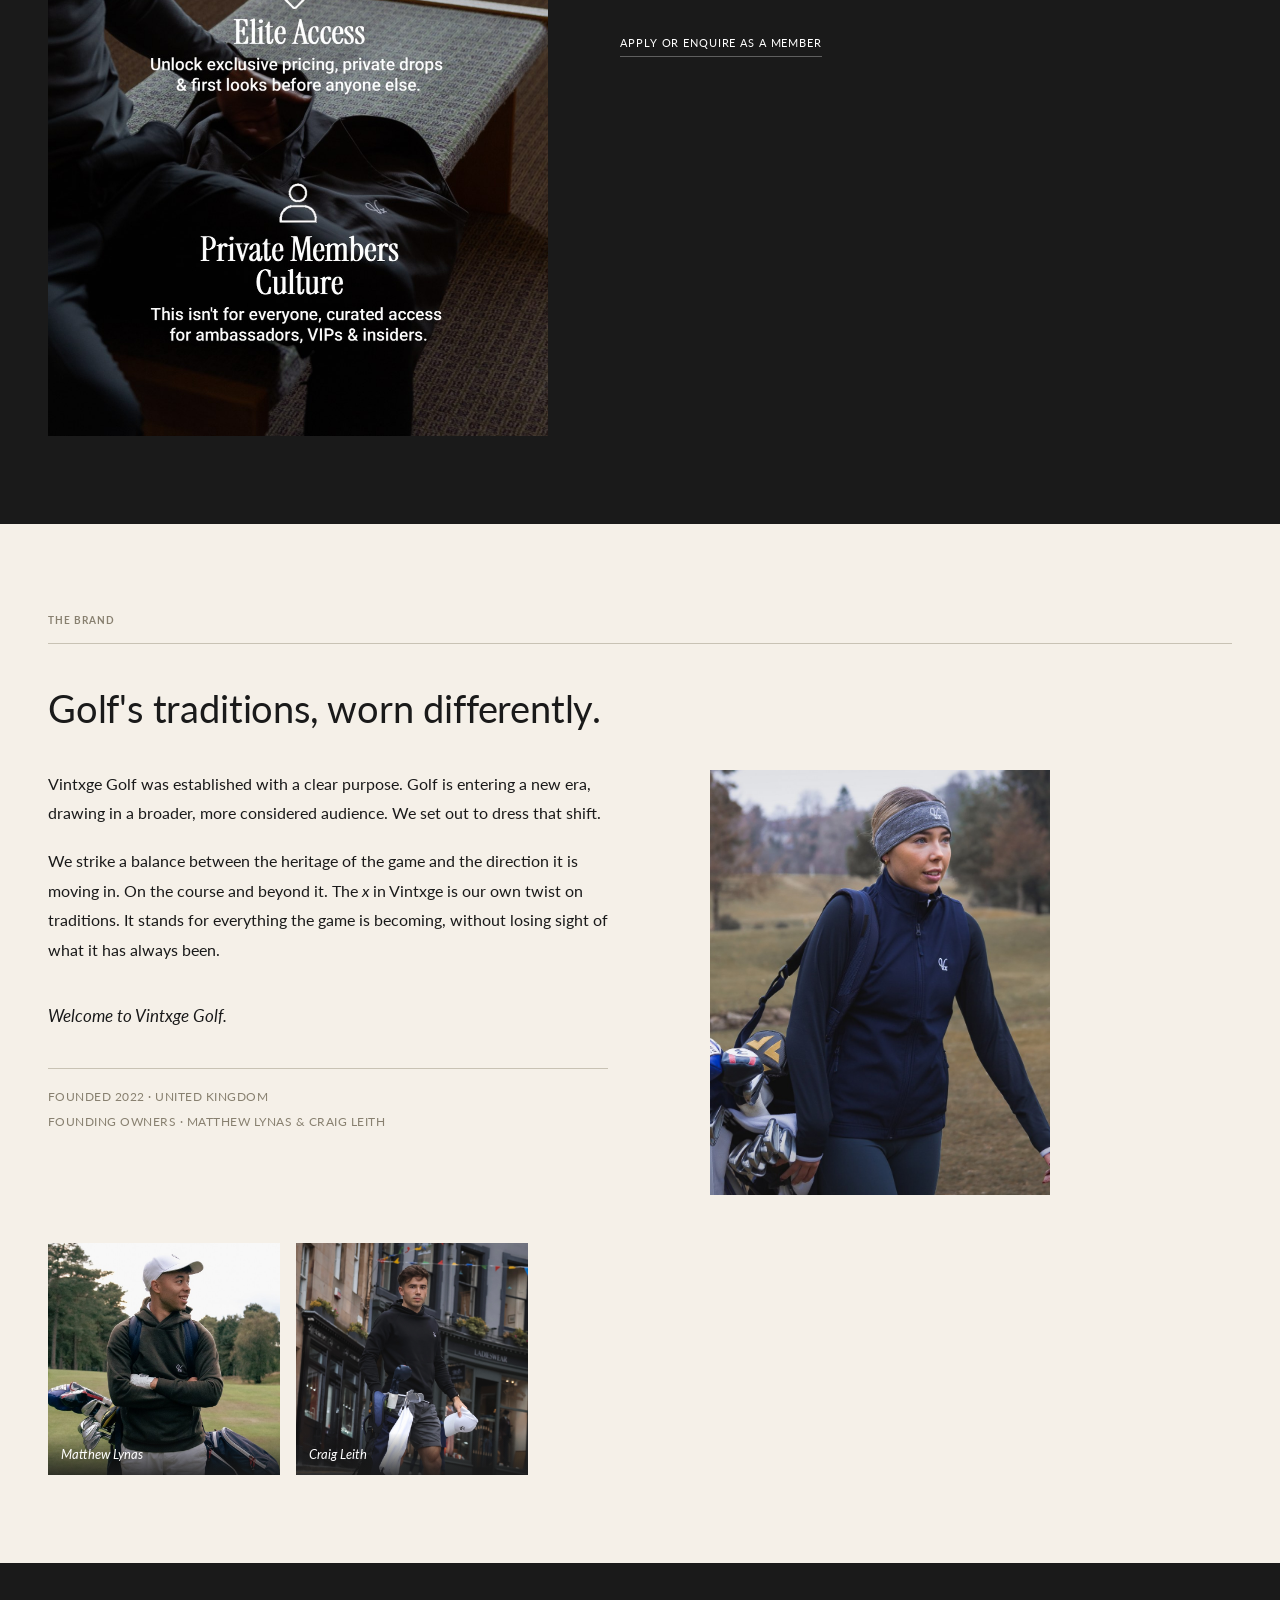
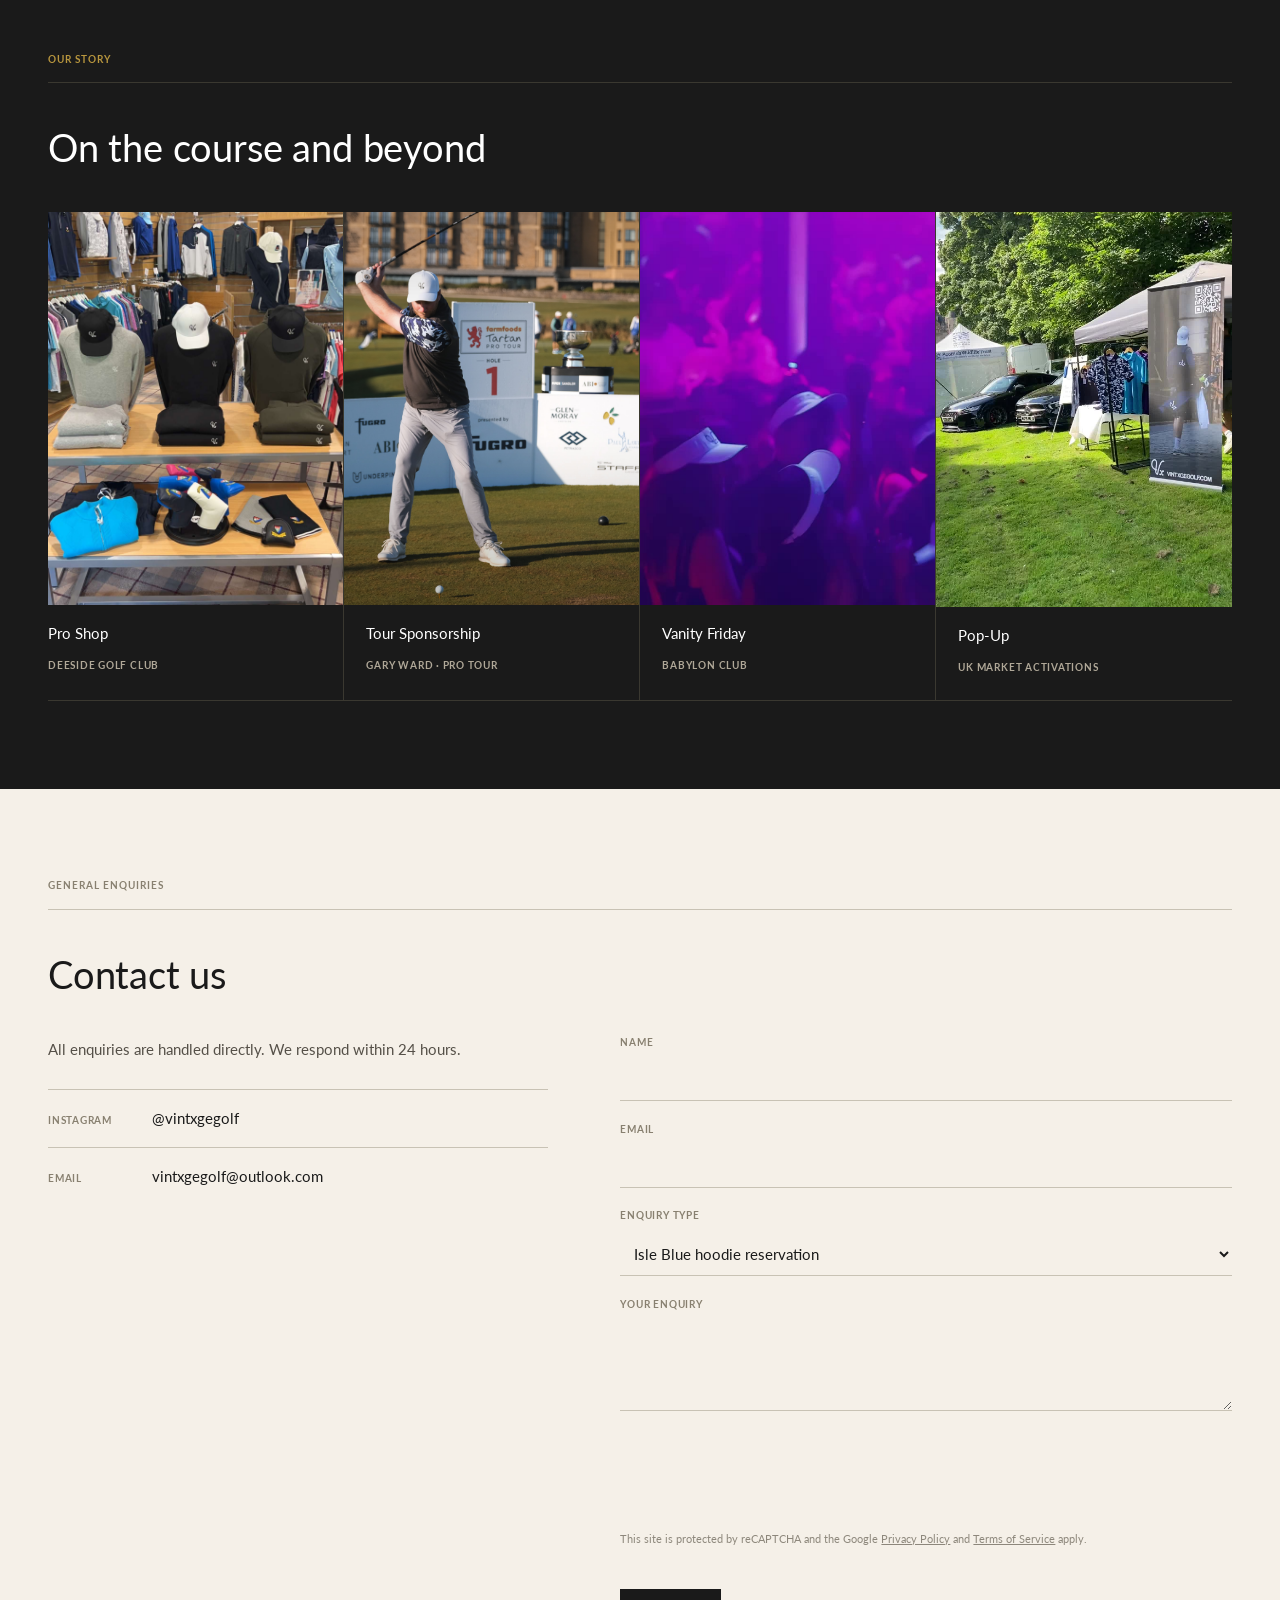
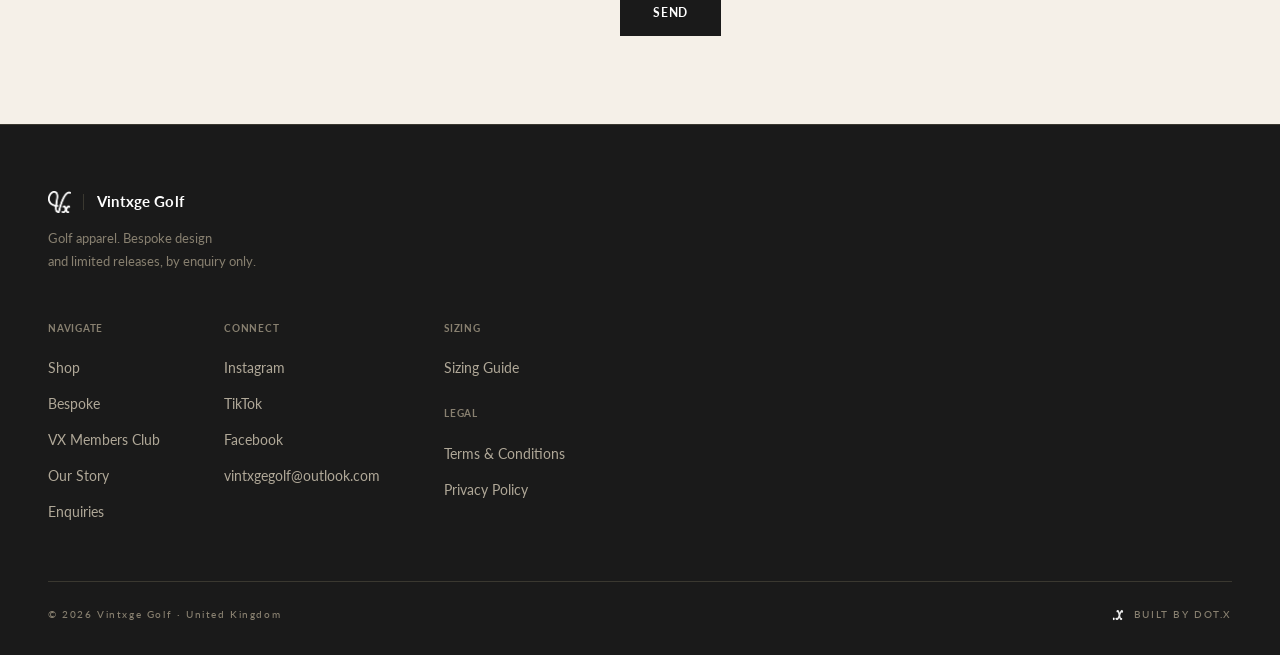
==== commit 7c1a894b: "Lighter headings, brand layout spacing, members artwork" ====
--- a/index.html
+++ b/index.html
@@ -129,7 +129,7 @@
 
 <section class="dark">
   <div class="section-inner split">
-    <div class="frame"><img src="/qz-IMG_3821-opt.jpeg" alt="VX Members Club detail" loading="lazy"></div>
+    <div class="frame"><img src="/members-hero-opt.jpeg" alt="VX Members Club" loading="lazy"></div>
     <div>
       <div class="row-label"><span class="tag gold">VX Members Club</span></div>
       <h2 class="s-h2">VX Members Club</h2>
--- a/vx.css
+++ b/vx.css
@@ -599,6 +599,22 @@
 }
 @media not (pointer:fine){.cursor,.cursor-ring{display:none}}
 
+/* ============ REFINE: lighter headings, roomier brand layout ============ */
+h1,h2,.s-h2,.page-head h1{font-weight:400;letter-spacing:-.005em}
+.s-h2{font-size:clamp(1.7rem,3vw,2.5rem);line-height:1.18}
+.p-name,.tier-name,.drop-name,.edit-card .cap b{font-weight:400}
+.feature .p-name{font-size:clamp(1.6rem,2.4vw,2.1rem)}
+.p-price{font-weight:400}
+#brand .s-h2{max-width:none;margin-bottom:2.4rem}
+@media(min-width:900px){
+  .brand-body{display:grid;grid-template-columns:minmax(0,560px) 340px;column-gap:clamp(3rem,8vw,7rem);max-width:none;align-items:start}
+  .brand-body>*{grid-column:1}
+  .brand-body .brand-float{grid-column:2;grid-row:1/span 6;float:none;width:100%;margin:0}
+  .brand-body .brand-float img{aspect-ratio:4/5}
+  .brand-clearfix::after{display:none}
+  .brand-founders{margin-top:3rem}
+}
+
 /* ===== SHARED KIT: reCAPTCHA and cookie notice ===== */
 .rc-wrap{padding:1rem 1.25rem .9rem;display:flex;flex-direction:column;gap:.55rem}
 .rc-widget{min-height:78px}
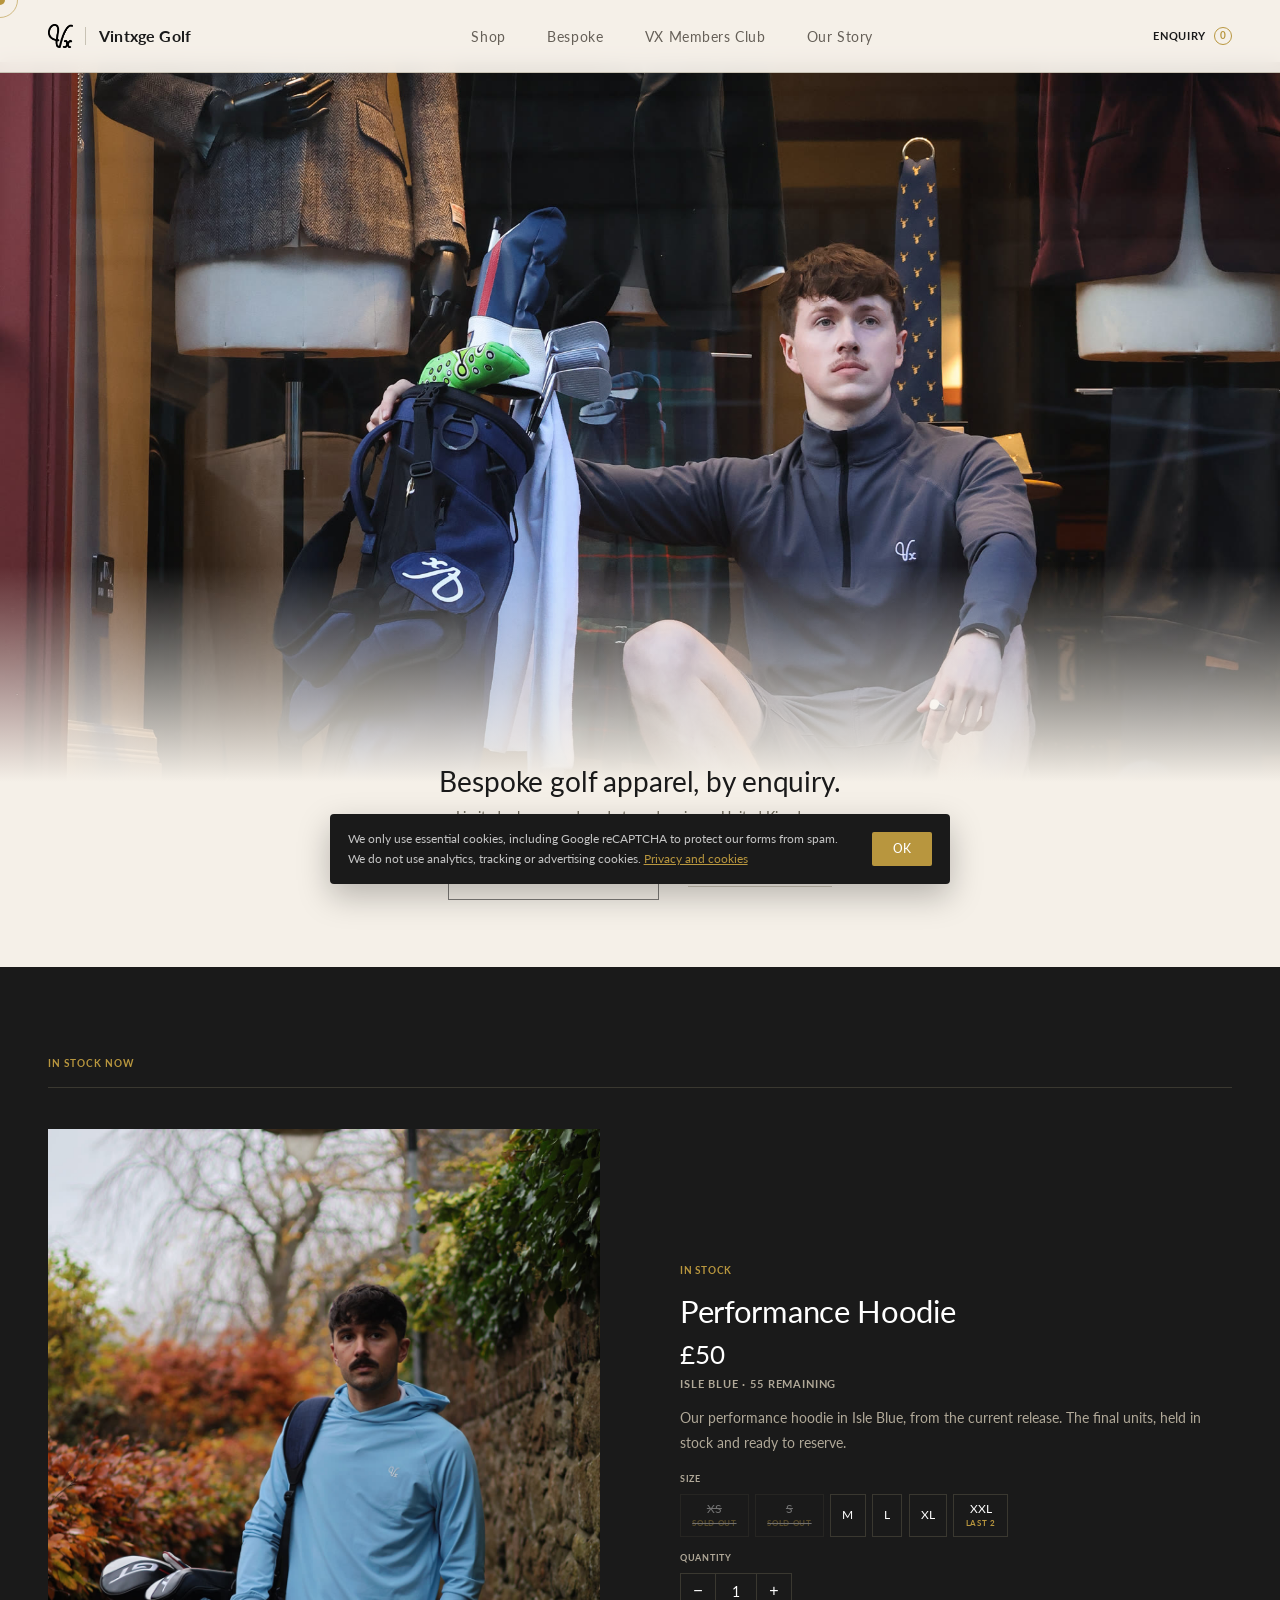
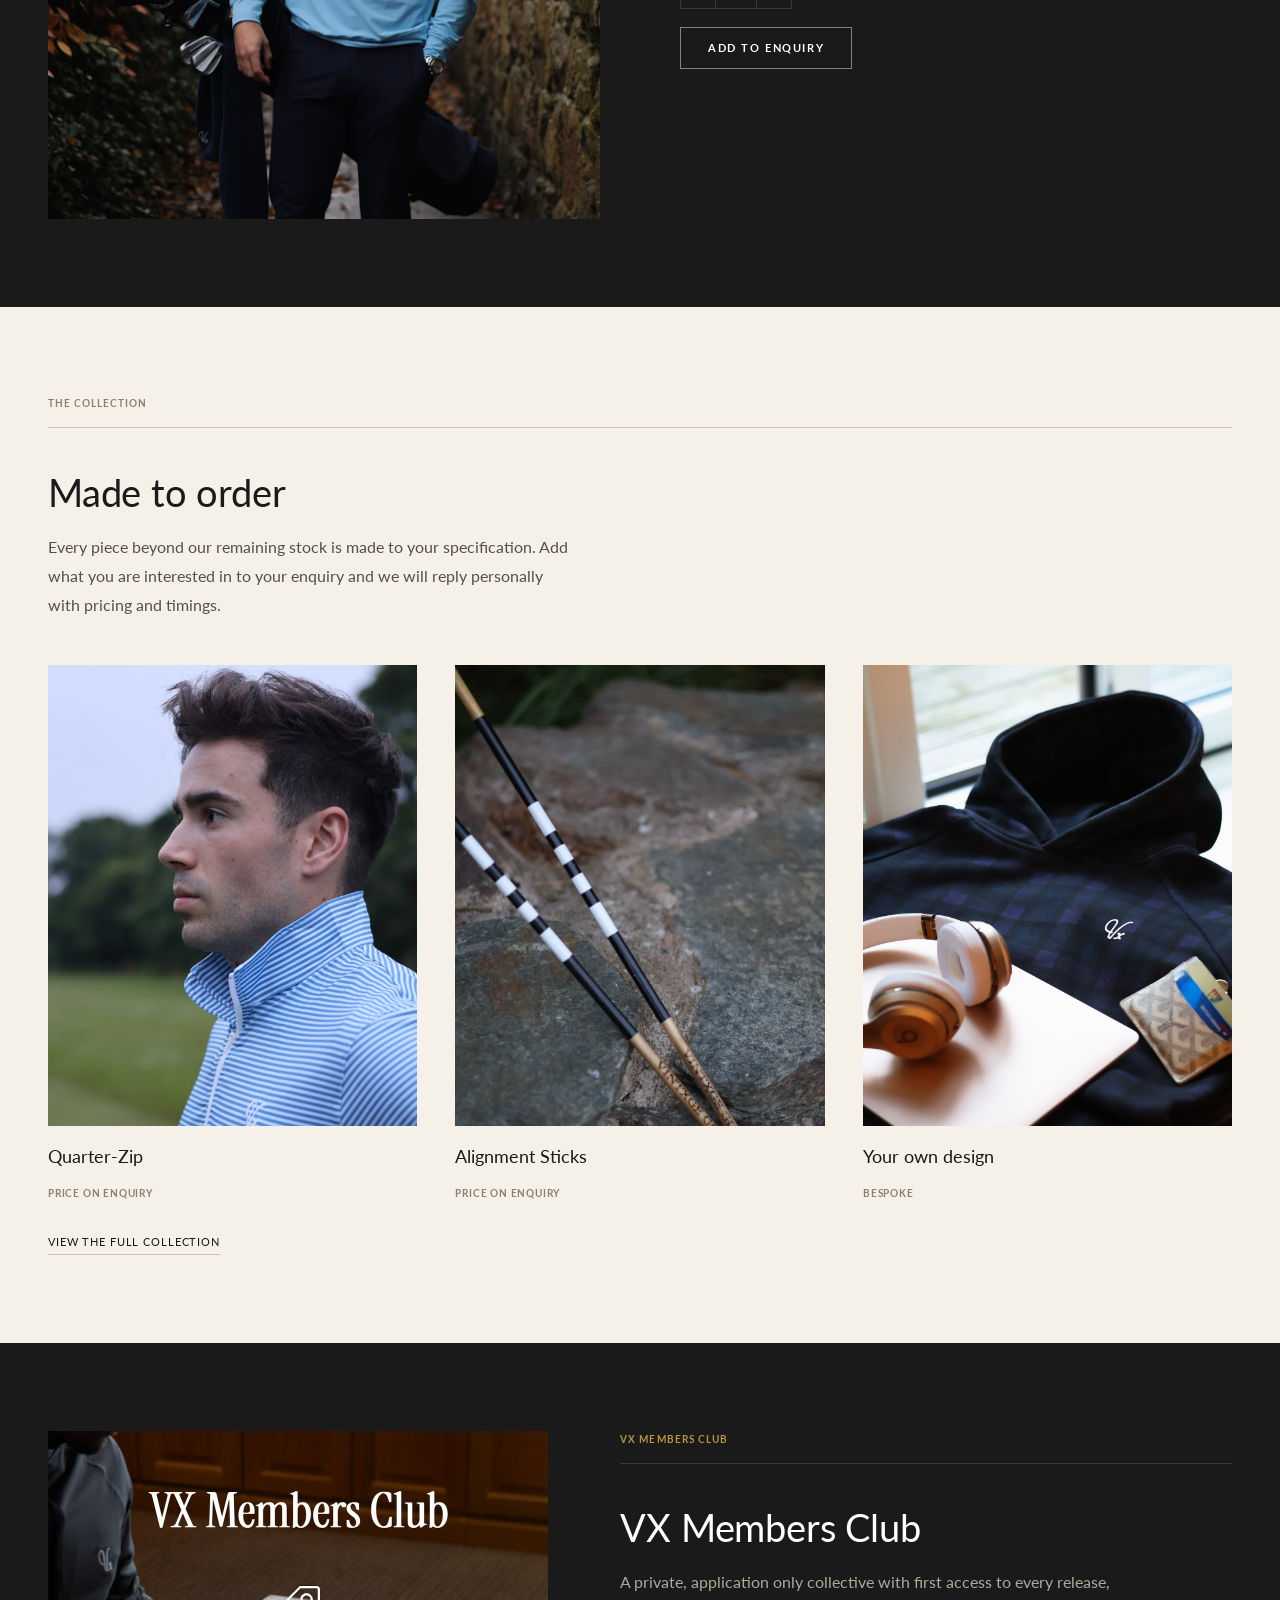
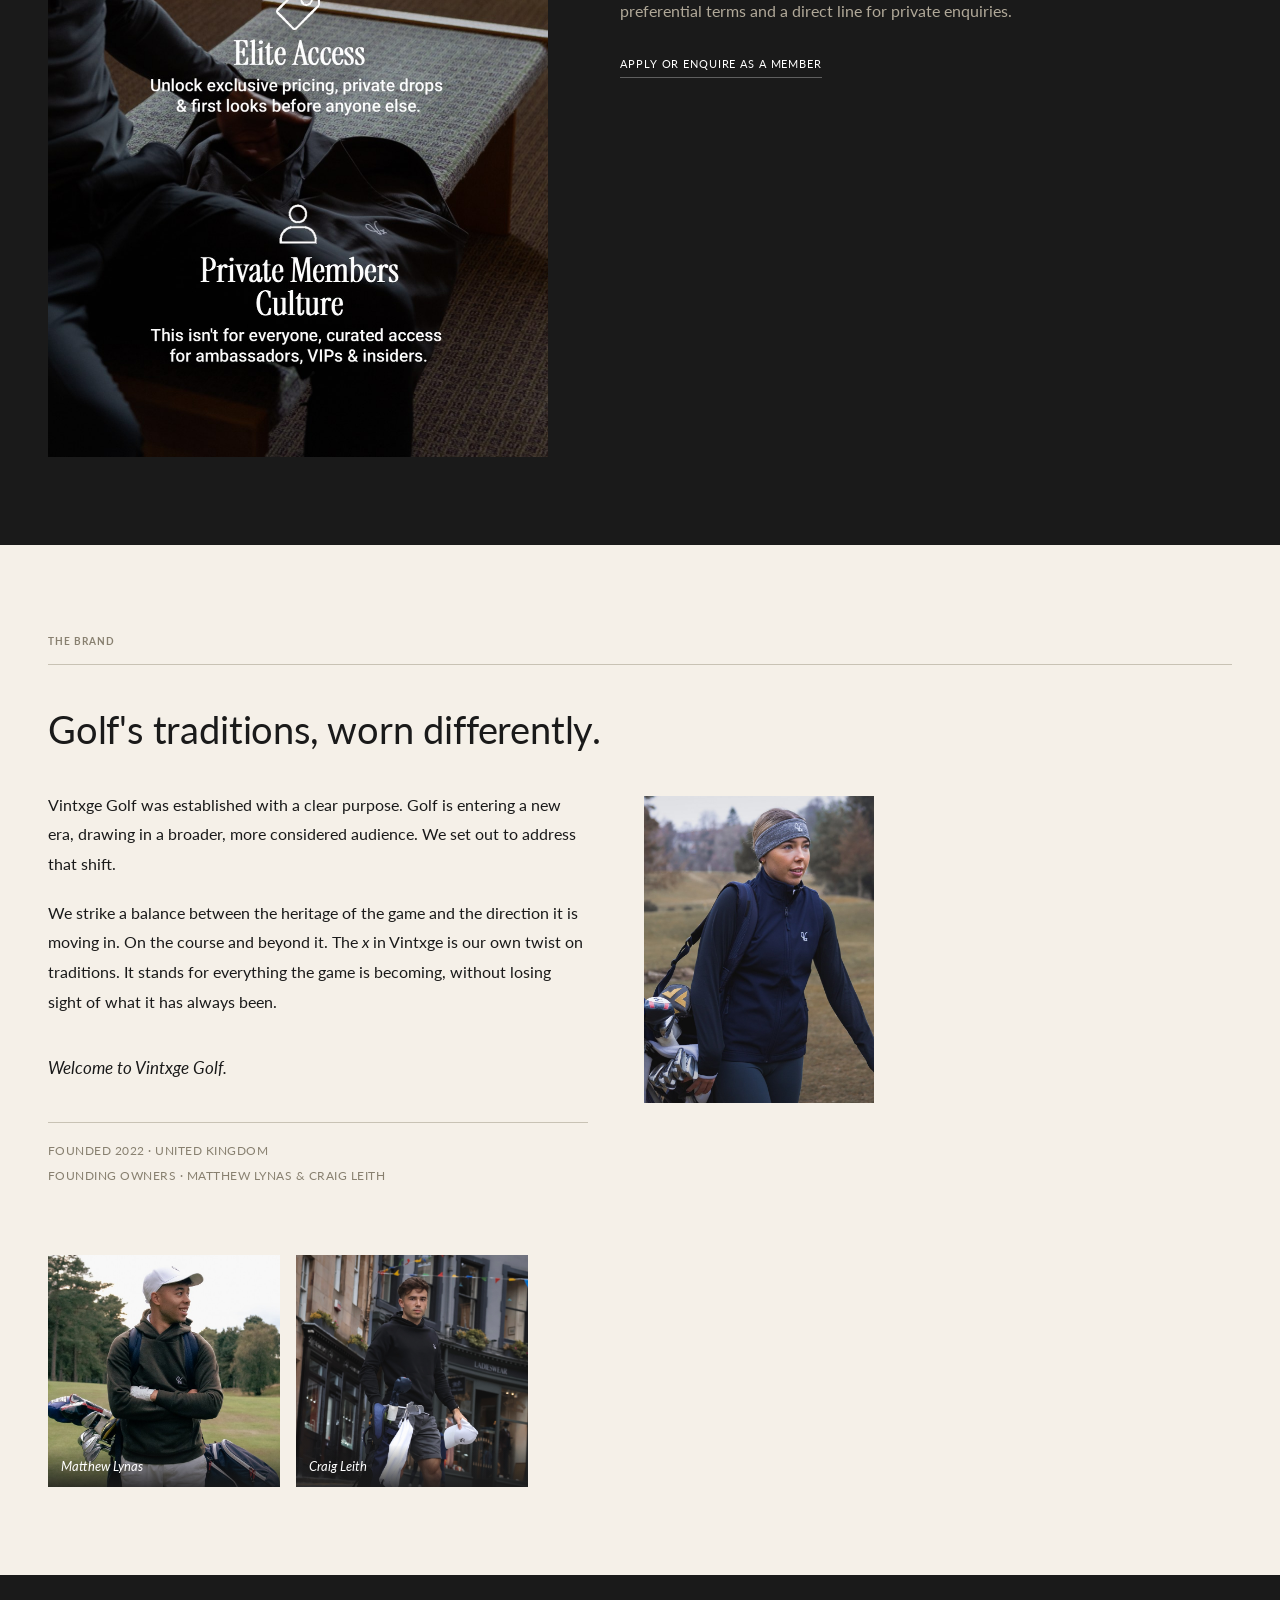
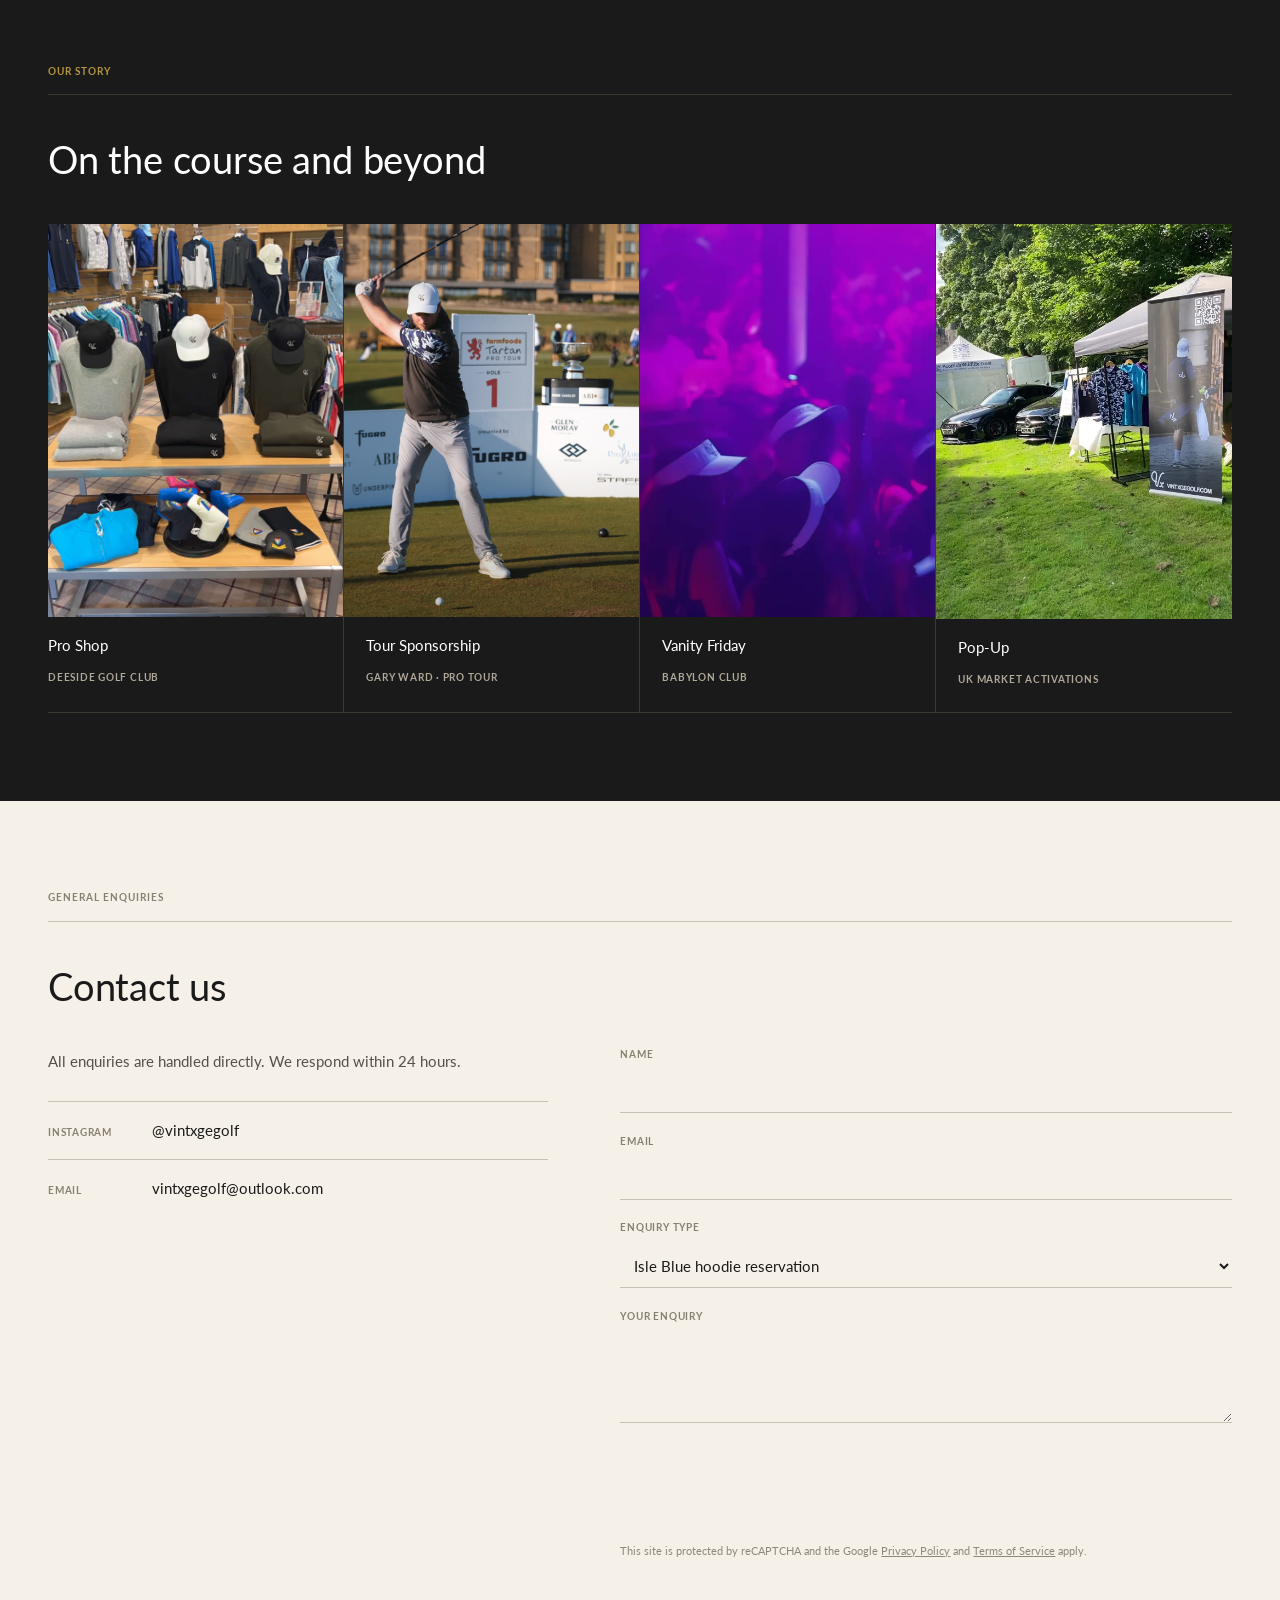
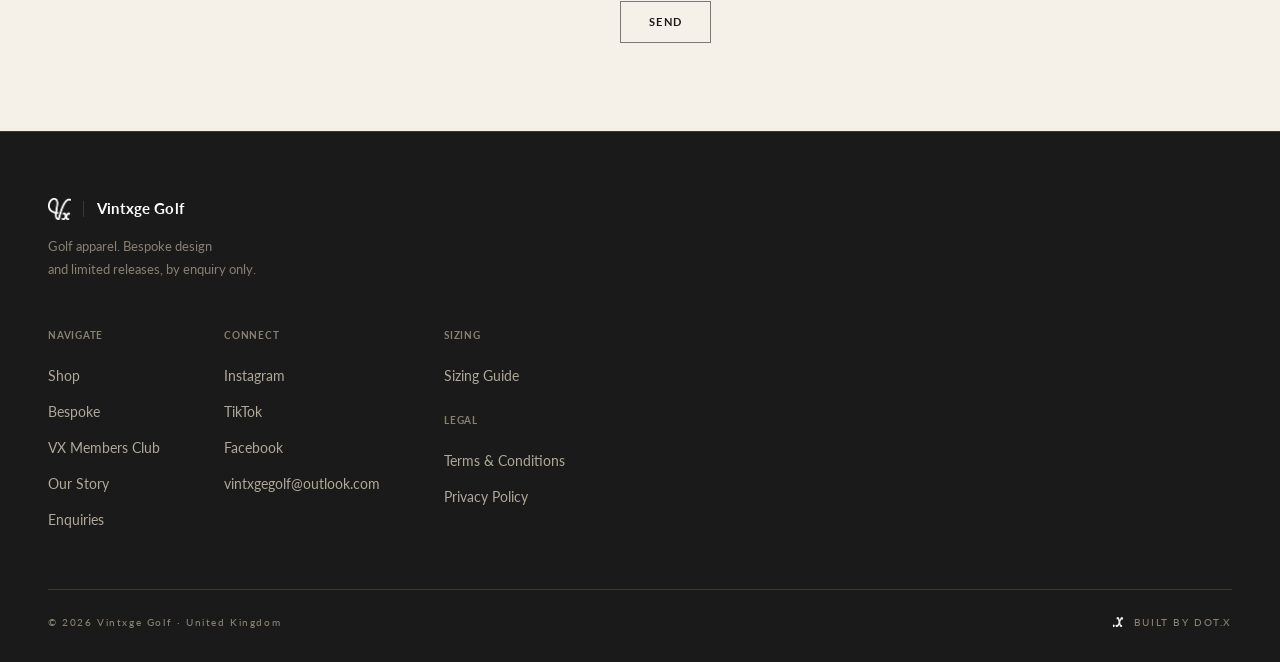
==== commit e9dd4eb3: "Copy fix: address that shift" ====
--- a/index.html
+++ b/index.html
@@ -151,7 +151,7 @@
       <div class="brand-float">
         <img src="/brand-model-opt.jpeg" alt="Vintxge Golf">
       </div>
-      <p>Vintxge Golf was established with a clear purpose. Golf is entering a new era, drawing in a broader, more considered audience. We set out to dress that shift.</p>
+      <p>Vintxge Golf was established with a clear purpose. Golf is entering a new era, drawing in a broader, more considered audience. We set out to address that shift.</p>
       <p>We strike a balance between the heritage of the game and the direction it is moving in. On the course and beyond it. The <span style="font-style:italic;font-family:var(--serif)">x</span> in Vintxge is our own twist on traditions. It stands for everything the game is becoming, without losing sight of what it has always been.</p>
       <p style="font-family:var(--serif);font-style:italic;margin-top:1rem;font-size:1.05rem">Welcome to Vintxge Golf.</p>
       <div style="border-top:1px solid var(--grey);margin-top:1.2rem;padding-top:1rem">
--- a/vx.css
+++ b/vx.css
@@ -615,6 +615,28 @@
   .brand-founders{margin-top:3rem}
 }
 
+/* ============ CLEANER BUTTONS: thin outline, subtle gold on hover ============ */
+.btn,.form-submit{background:transparent;color:var(--black);border:1px solid rgba(26,26,26,.55);padding:.85rem 1.7rem;font-size:.7rem;letter-spacing:.14em;font-weight:700;border-radius:0;box-shadow:none}
+.btn:hover,.form-submit:hover{background:transparent;border-color:var(--gold);color:var(--gold)}
+.btn.ghost{border-color:var(--grey);color:var(--black)}
+.dark .btn,.dark .form-submit,.dark .btn.ghost{background:transparent;color:var(--white);border-color:rgba(255,255,255,.45)}
+.dark .btn:hover,.dark .form-submit:hover,.dark .btn.ghost:hover{border-color:var(--gold);color:var(--gold);background:transparent}
+
+/* ============ HERO CAPTION: centred, quiet, blended into the fade ============ */
+.hero-frame::after{height:30%}
+.hero-cap{position:relative;z-index:2;margin:-1.2rem auto 0;max-width:760px;padding:0 1.5rem 4.2rem;display:flex;flex-direction:column;align-items:center;text-align:center;gap:1.4rem}
+.hero-h1{font-weight:300;font-size:clamp(1.45rem,2.2vw,1.9rem);line-height:1.3;letter-spacing:.01em}
+.hero-sub{margin-top:.35rem;font-size:.9rem;color:#6b6558}
+.hero-actions{justify-content:center;gap:1.8rem}
+@media(max-width:600px){.hero-cap{margin-top:-1.5rem;padding:0 1.5rem 3rem}}
+
+/* ============ BRAND: photo tucked beside the paragraphs ============ */
+@media(min-width:900px){
+  .brand-body{grid-template-columns:minmax(0,540px) 230px;column-gap:3.5rem}
+  .brand-body .brand-float{grid-row:1/span 3;margin-top:.35rem}
+  .brand-body .brand-float img{aspect-ratio:3/4}
+}
+
 /* ===== SHARED KIT: reCAPTCHA and cookie notice ===== */
 .rc-wrap{padding:1rem 1.25rem .9rem;display:flex;flex-direction:column;gap:.55rem}
 .rc-widget{min-height:78px}
